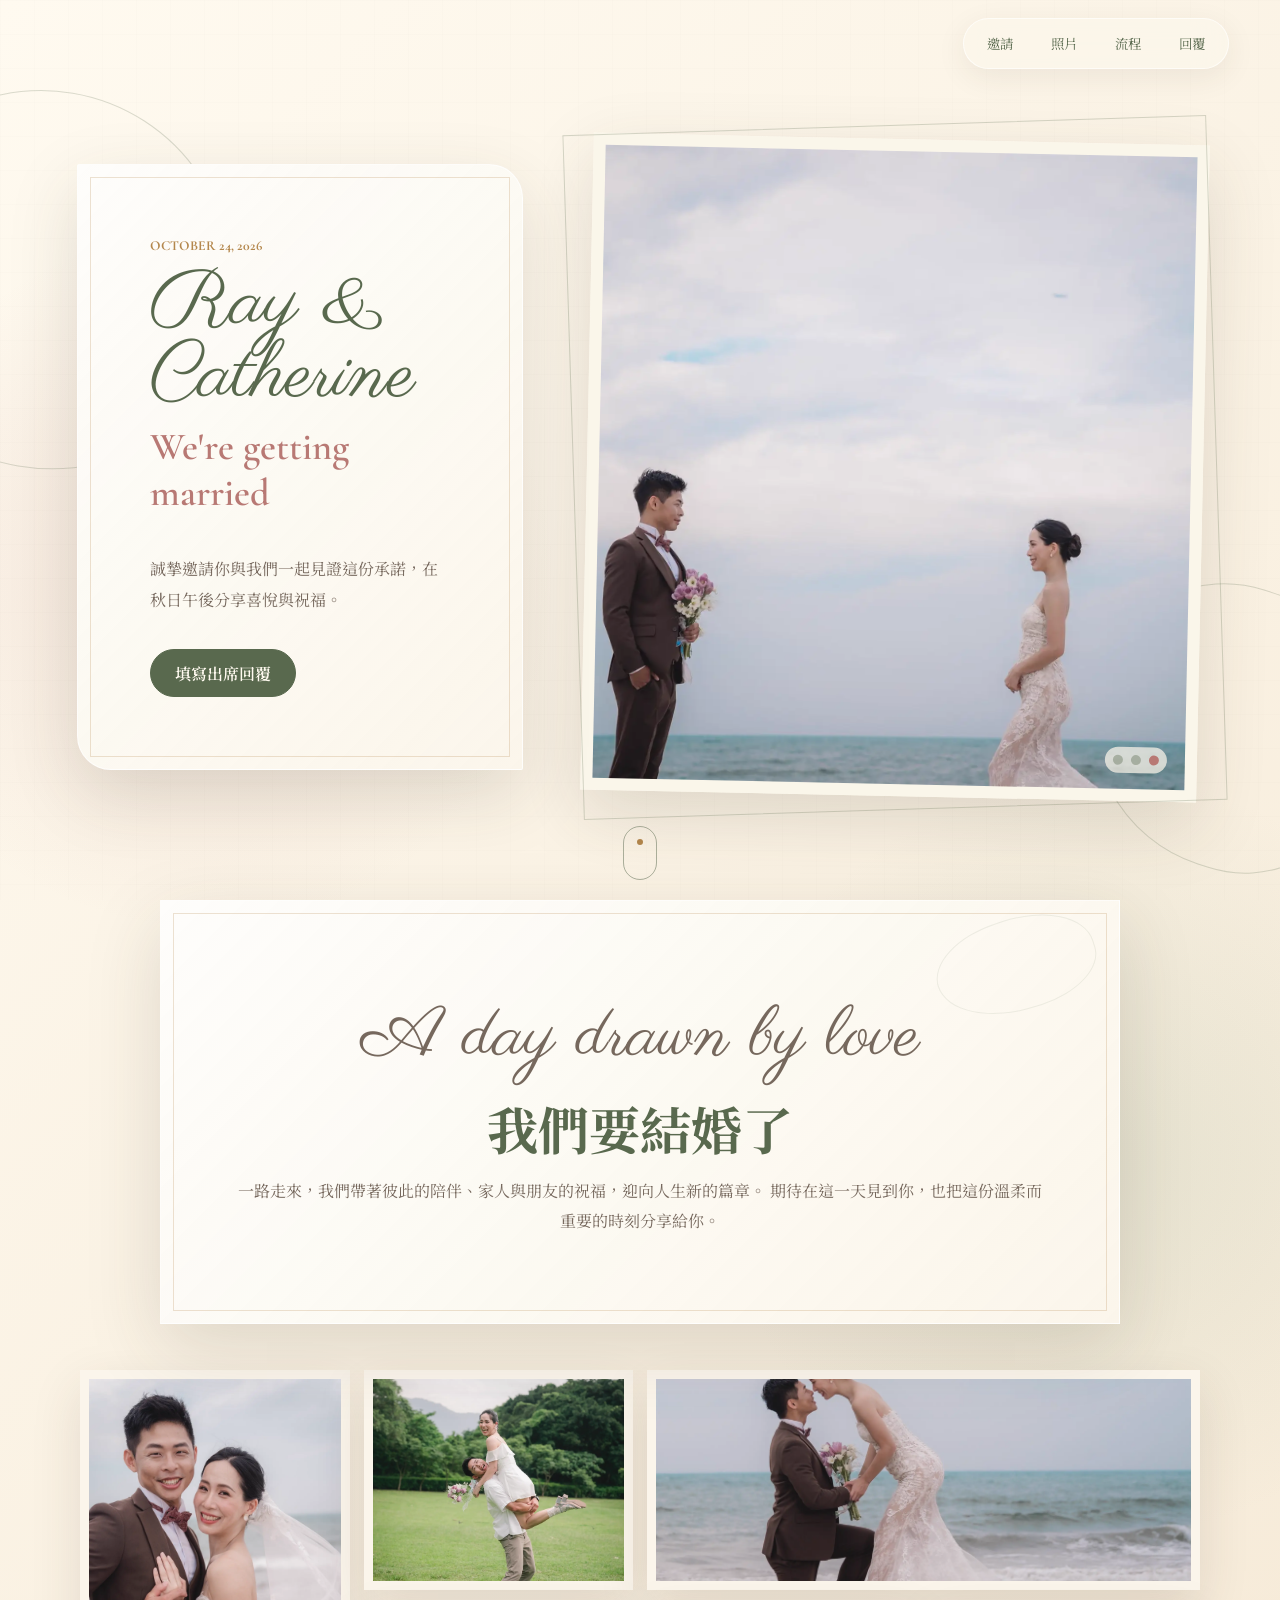
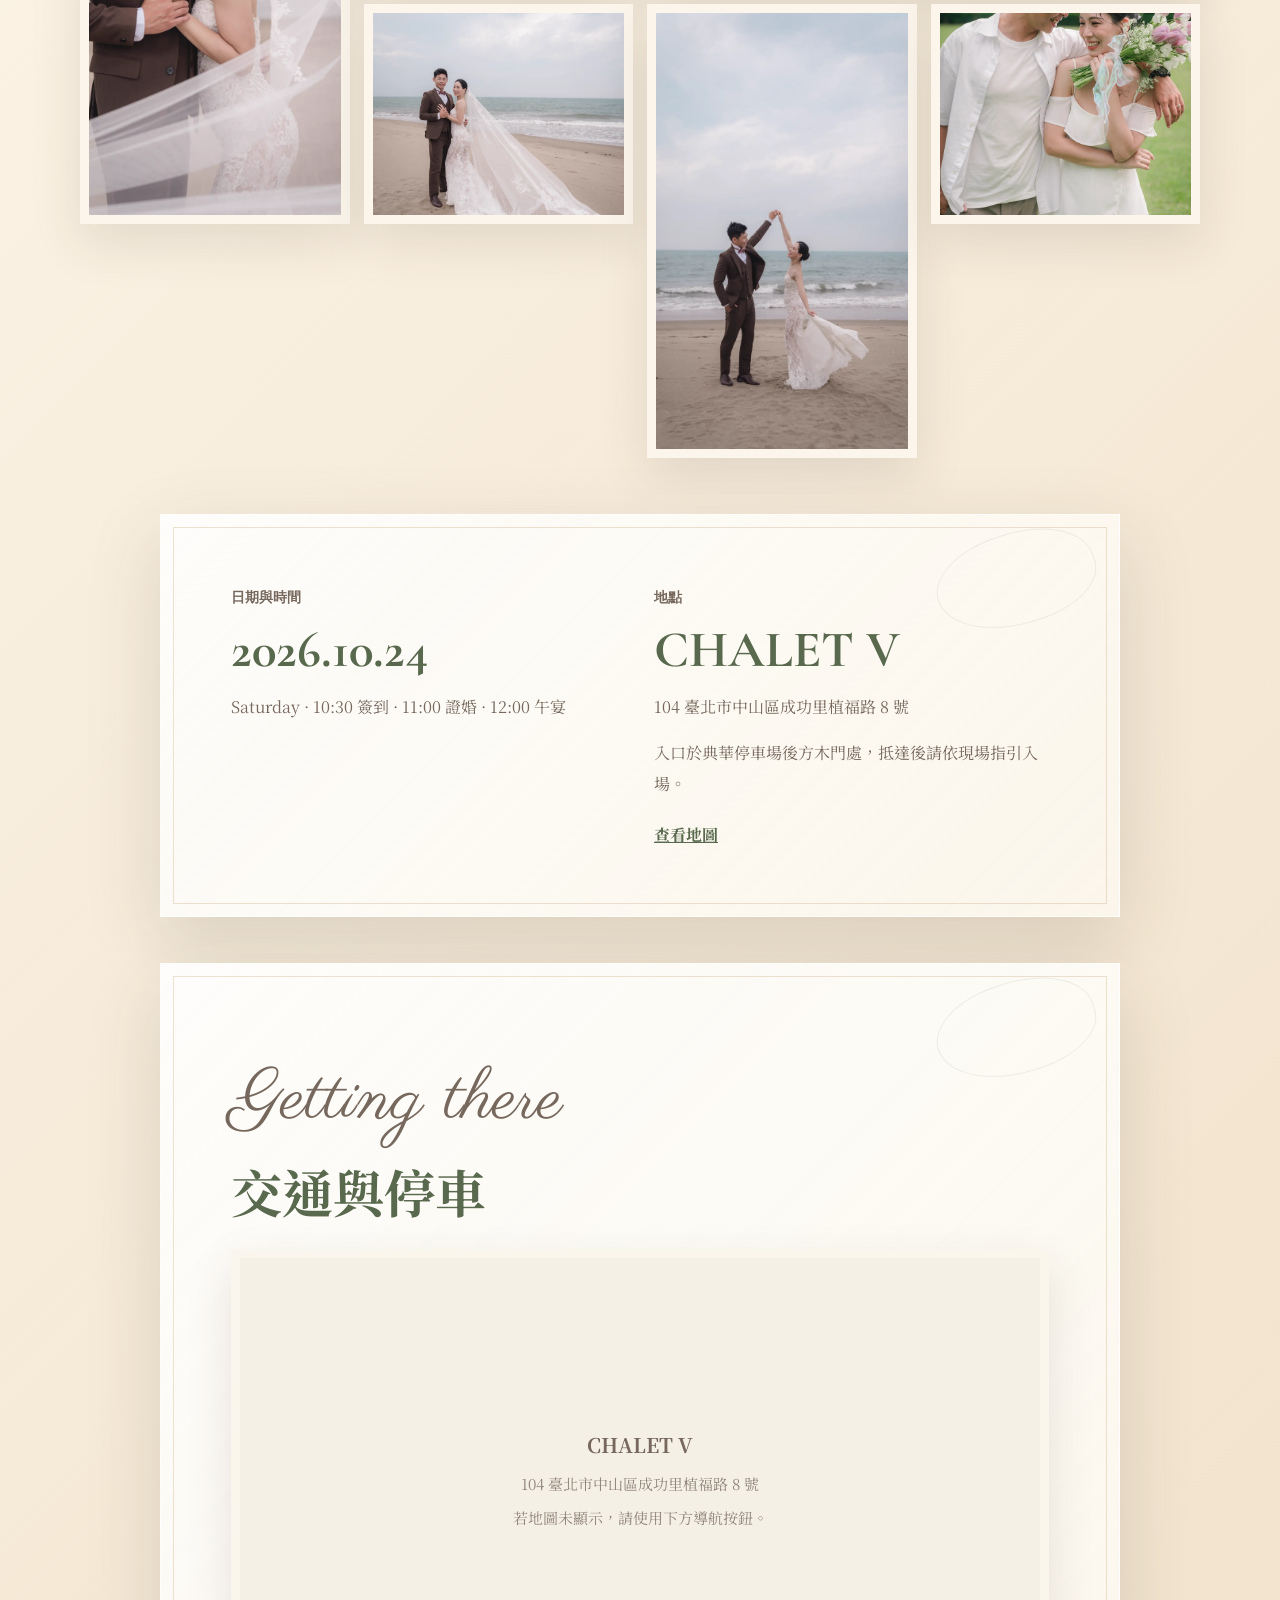
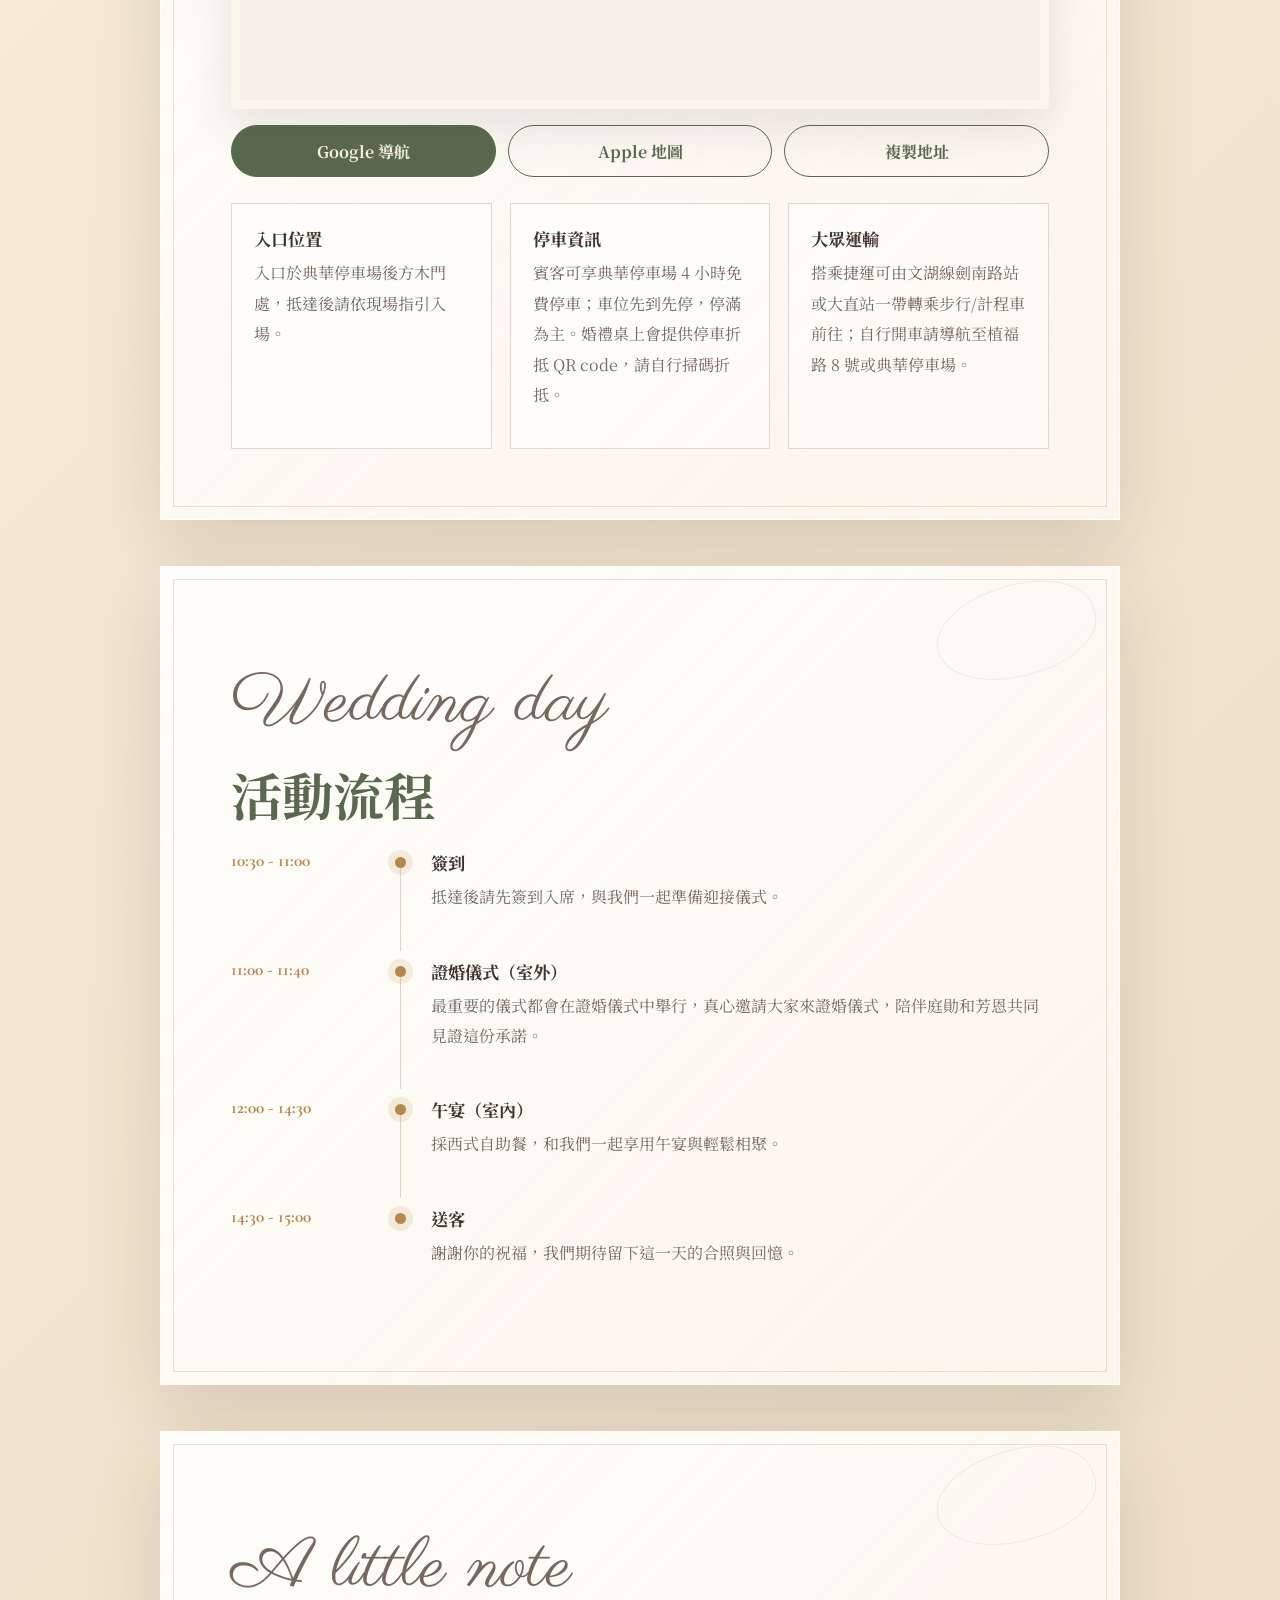
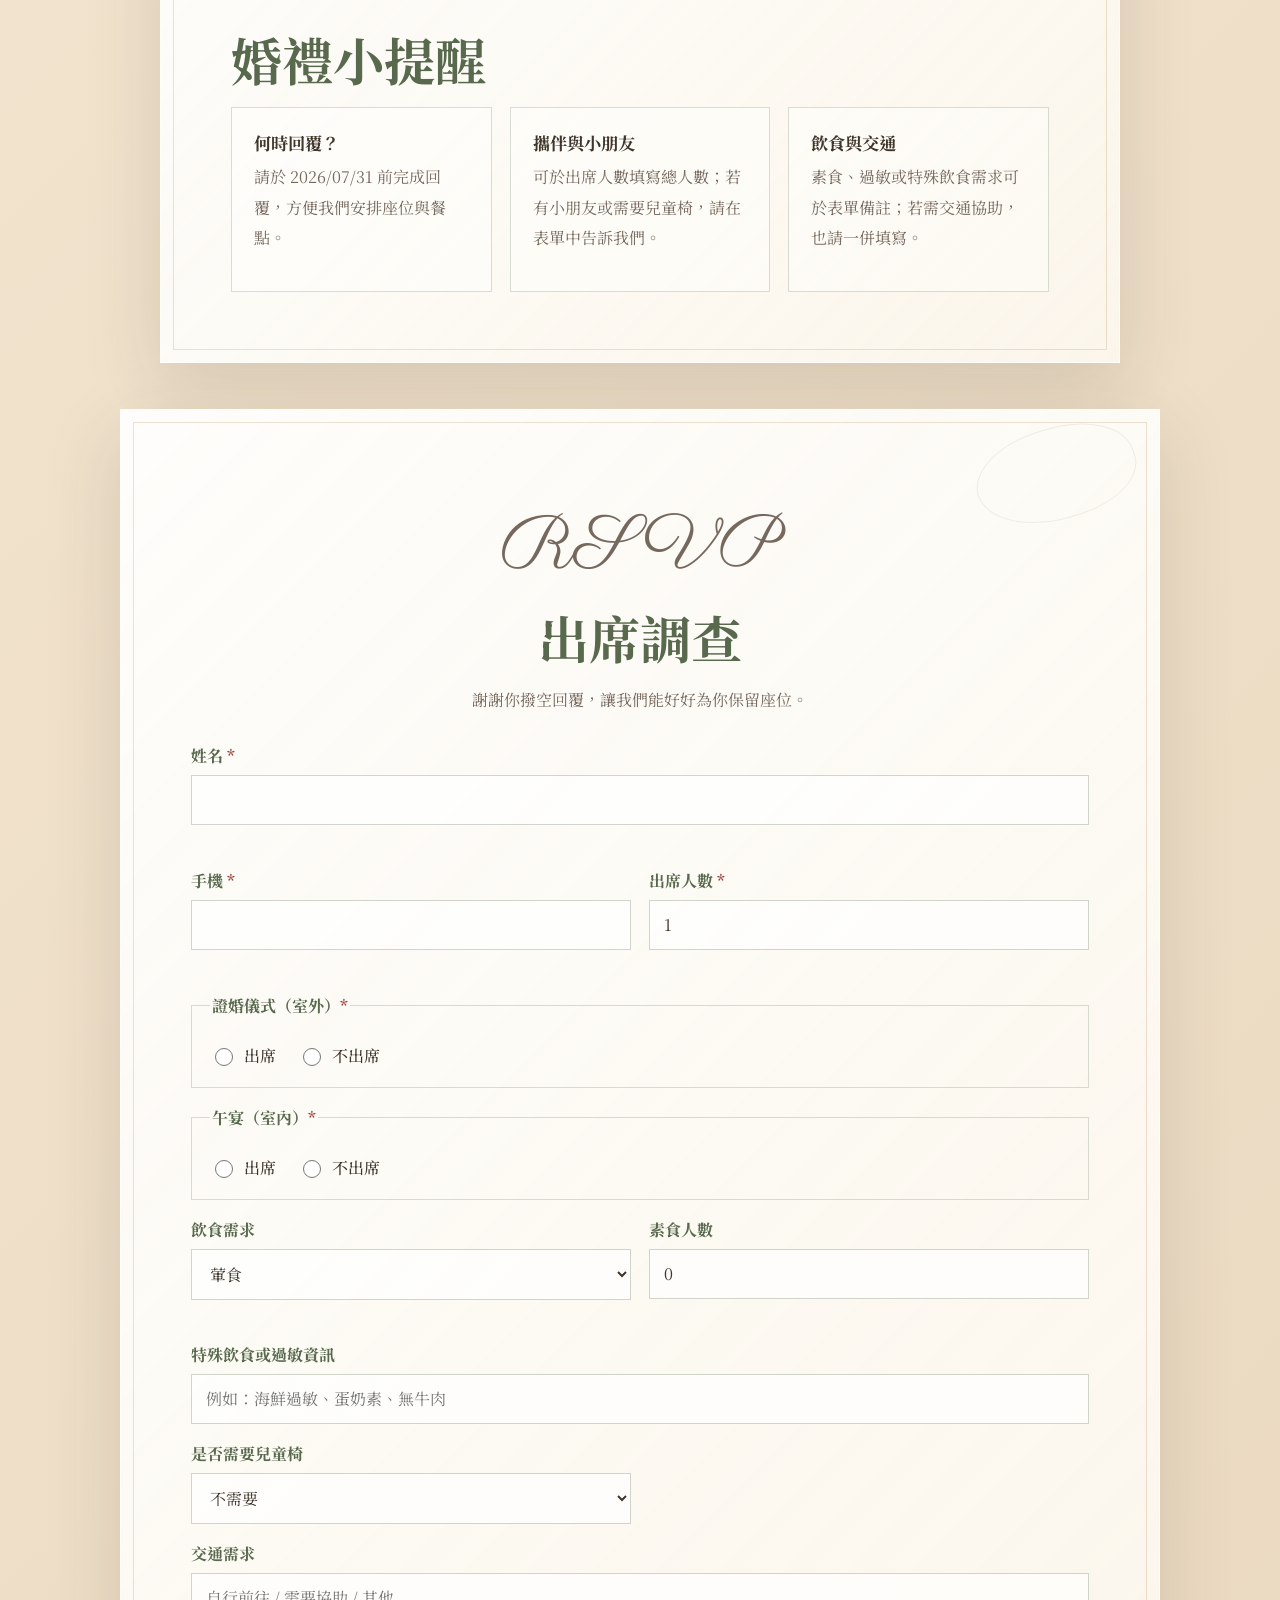
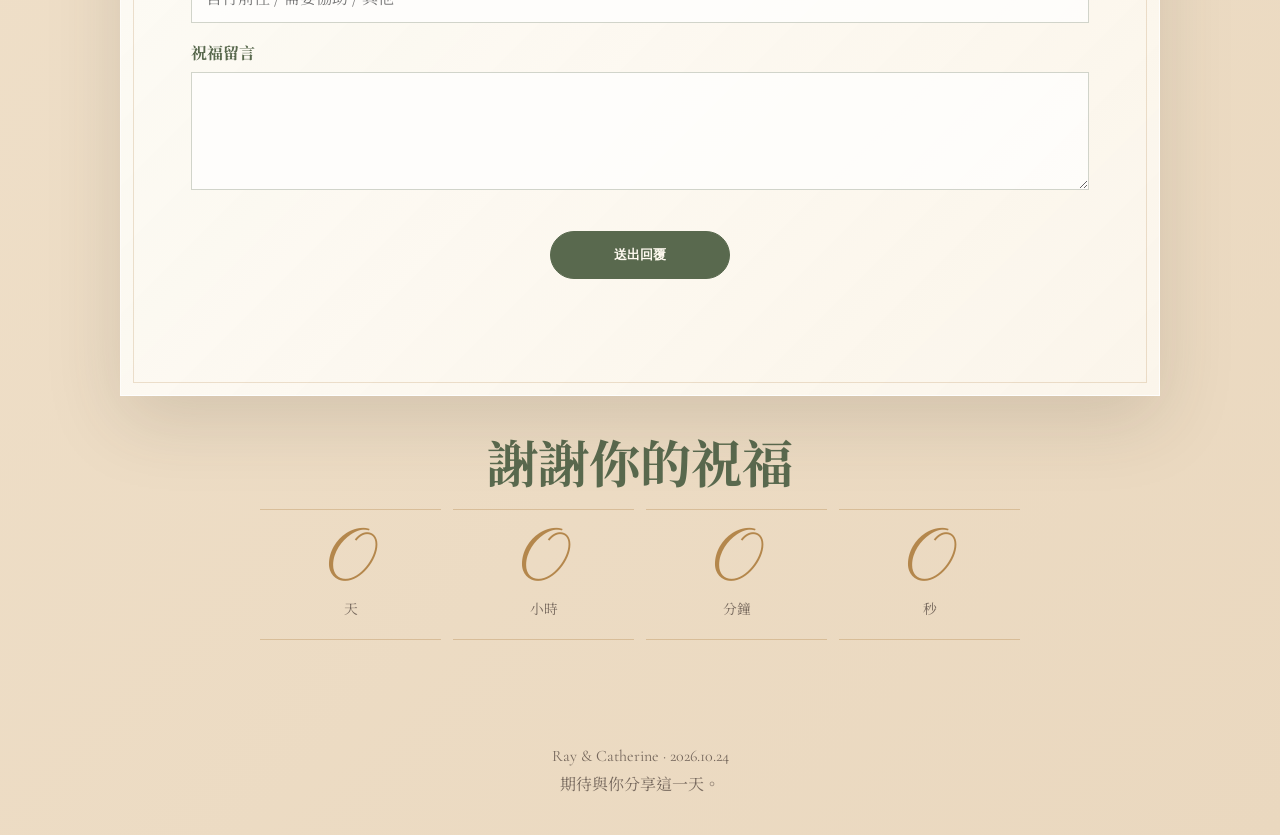
==== index.html @ 9dbd8e31 "@ fix: pin venue map to exact coords and add guest navigation shortcuts - Embed map at CHALET V coor" ====
<!doctype html>
<html lang="zh-Hant">
  <head>
    <meta charset="utf-8">
    <meta name="viewport" content="width=device-width, initial-scale=1">
    <meta name="description" content="Ray 與 Catherine 的婚禮邀請函，邀請你在 2026 年 10 月 24 日一同見證。">
    <meta name="theme-color" content="#f7ecdc">
    <meta property="og:title" content="Ray & Catherine Wedding">
    <meta property="og:description" content="誠摯邀請你與我們一起見證 2026 年 10 月 24 日的婚禮。">
    <meta property="og:type" content="website">
    <meta property="og:image" content="assets/photos/photo-01.jpg">
    <title>Ray & Catherine Wedding</title>
    <link rel="icon" href="assets/meta/favicon.svg" type="image/svg+xml">
    <link rel="preconnect" href="https://fonts.googleapis.com">
    <link rel="preconnect" href="https://fonts.gstatic.com" crossorigin>
    <link href="https://fonts.googleapis.com/css2?family=Cormorant+Garamond:wght@400;500;600;700&family=Noto+Serif+TC:wght@400;500;600;700&family=Parisienne&display=swap" rel="stylesheet">
    <link rel="stylesheet" href="styles.css">
  </head>
  <body>
    <header class="hero" id="top">
      <nav class="nav" aria-label="主要導覽">
        <a href="#story">邀請</a>
        <a href="#gallery">照片</a>
        <a href="#schedule">流程</a>
        <a href="#rsvp">回覆</a>
      </nav>

      <div class="hero__content">
        <p class="eyebrow">October 24, 2026</p>
        <h1>Ray & Catherine</h1>
        <p class="hero__subtitle">We're getting married</p>
        <p class="hero__copy">誠摯邀請你與我們一起見證這份承諾，在秋日午後分享喜悅與祝福。</p>
        <a class="button" href="#rsvp">填寫出席回覆</a>
      </div>

      <section class="hero__carousel" aria-label="婚紗照輪播">
        <div class="slides" data-carousel>
          <picture class="slide is-active">
            <source srcset="assets/photos-webp/photo-01.webp" type="image/webp">
            <img src="assets/photos/photo-01.jpg" width="2200" height="1354" alt="Ray and Catherine holding 1024 balloons" fetchpriority="high">
          </picture>
          <picture class="slide">
            <source srcset="assets/photos-webp/photo-07.webp" type="image/webp">
            <img src="assets/photos/photo-07.jpg" width="2200" height="1467" alt="Ray and Catherine smiling on the grass" loading="lazy">
          </picture>
          <picture class="slide">
            <source srcset="assets/photos-webp/photo-08.webp" type="image/webp">
            <img src="assets/photos/photo-08.jpg" width="2200" height="1467" alt="Ray and Catherine standing by the sea" loading="lazy">
          </picture>
        </div>
        <div class="carousel-dots" aria-label="輪播目前頁面">
          <button type="button" class="is-active" aria-label="顯示第 1 張照片"></button>
          <button type="button" aria-label="顯示第 2 張照片"></button>
          <button type="button" aria-label="顯示第 3 張照片"></button>
        </div>
      </section>

      <a class="scroll-cue" href="#story" aria-label="向下瀏覽">
        <span></span>
      </a>
    </header>

    <main>
      <section class="section intro" id="story">
        <p class="script-title">A day drawn by love</p>
        <h2>我們要結婚了</h2>
        <p>
          一路走來，我們帶著彼此的陪伴、家人與朋友的祝福，迎向人生新的篇章。
          期待在這一天見到你，也把這份溫柔而重要的時刻分享給你。
        </p>
      </section>

      <section class="gallery" id="gallery" aria-label="婚紗照片">
        <figure class="tile tile--tall">
          <picture>
            <source srcset="assets/photos-webp/photo-02.webp" type="image/webp">
            <img src="assets/photos/photo-02.jpg" width="1467" height="2200" alt="Ray and Catherine beach portrait" loading="lazy">
          </picture>
        </figure>
        <figure class="tile">
          <picture>
            <source srcset="assets/photos-webp/photo-10.webp" type="image/webp">
            <img src="assets/photos/photo-10.jpg" width="1467" height="2200" alt="Ray and Catherine laughing with bouquet" loading="lazy">
          </picture>
        </figure>
        <figure class="tile tile--wide">
          <picture>
            <source srcset="assets/photos-webp/photo-04.webp" type="image/webp">
            <img src="assets/photos/photo-04.jpg" width="2200" height="1757" alt="Ray and Catherine celebrating with colorful streamers" loading="lazy">
          </picture>
        </figure>
        <figure class="tile">
          <picture>
            <source srcset="assets/photos-webp/photo-03.webp" type="image/webp">
            <img src="assets/photos/photo-03.jpg" width="1467" height="2200" alt="Bride and groom walking on the beach" loading="lazy">
          </picture>
        </figure>
        <figure class="tile tile--tall">
          <picture>
            <source srcset="assets/photos-webp/photo-05.webp" type="image/webp">
            <img src="assets/photos/photo-05.jpg" width="1467" height="2200" alt="Catherine in wedding dress in the woods" loading="lazy">
          </picture>
        </figure>
        <figure class="tile">
          <picture>
            <source srcset="assets/photos-webp/photo-09.webp" type="image/webp">
            <img src="assets/photos/photo-09.jpg" width="1467" height="2200" alt="Ray kneeling beside Catherine on the beach" loading="lazy">
          </picture>
        </figure>
      </section>

      <section class="section details" id="details">
        <div>
          <p class="label">日期與時間</p>
          <h2 data-config="dateDisplay">2026.10.24</h2>
          <p data-config="timeDisplay">Saturday · 10:30 AM</p>
        </div>
        <div>
          <p class="label">地點</p>
          <h2 data-config="venueName">CHALET V</h2>
          <p data-config="venueAddress">104 臺北市中山區成功里植福路 8 號</p>
          <p data-config="entranceNote">入口於典華停車場後方木門處，抵達後請依現場指引入場。</p>
          <a class="text-link" data-config-link="mapUrl" href="#" target="_blank" rel="noreferrer">查看地圖</a>
        </div>
      </section>

      <section class="section traffic">
        <p class="script-title">Getting there</p>
        <h2>交通與停車</h2>
        <div class="map-frame" aria-label="CHALET V Google Map">
          <div class="map-fallback">
            <p class="map-fallback__name">CHALET V</p>
            <p class="map-fallback__address" data-config="venueAddress">104 臺北市中山區成功里植福路 8 號</p>
            <p class="map-fallback__hint">若地圖未顯示，請使用下方導航按鈕。</p>
          </div>
          <iframe
            title="CHALET V 地圖"
            loading="lazy"
            referrerpolicy="no-referrer-when-downgrade"
            data-config-src="mapEmbedUrl"
            src="https://www.google.com/maps?q=25.0837339,121.5550552&hl=zh-TW&z=17&output=embed">
          </iframe>
        </div>

        <div class="map-actions">
          <a class="map-btn is-primary" data-nav="google" data-config-link="googleDirectionsUrl" href="#" target="_blank" rel="noreferrer">Google 導航</a>
          <a class="map-btn" data-nav="apple" data-config-link="appleDirectionsUrl" href="#" target="_blank" rel="noreferrer">Apple 地圖</a>
          <button class="map-btn" type="button" id="copy-address" data-copy="venueAddress">複製地址</button>
        </div>
        <div class="note-grid">
          <article>
            <h3>入口位置</h3>
            <p data-config="entranceNote">入口於典華停車場後方木門處，抵達後請依現場指引入場。</p>
          </article>
          <article>
            <h3>停車資訊</h3>
            <p data-config="parkingNote">賓客可享典華停車場 4 小時免費停車；車位先到先停，停滿為主。婚禮桌上會提供停車折抵 QR code，請自行掃碼折抵。</p>
          </article>
          <article>
            <h3>大眾運輸</h3>
            <p data-config="transitNote">搭乘捷運可由文湖線劍南路站或大直站一帶轉乘步行/計程車前往；自行開車請導航至植福路 8 號或典華停車場。</p>
          </article>
        </div>
      </section>

      <section class="section schedule" id="schedule">
        <p class="script-title">Wedding day</p>
        <h2>活動流程</h2>
        <ol class="timeline">
          <li>
            <time>10:30 - 11:00</time>
            <div>
              <h3>簽到</h3>
              <p>抵達後請先簽到入席，與我們一起準備迎接儀式。</p>
            </div>
          </li>
          <li>
            <time>11:00 - 11:40</time>
            <div>
              <h3>證婚儀式（室外）</h3>
              <p>最重要的儀式都會在證婚儀式中舉行，真心邀請大家來證婚儀式，陪伴庭勛和芳恩共同見證這份承諾。</p>
            </div>
          </li>
          <li>
            <time>12:00 - 14:30</time>
            <div>
              <h3>午宴（室內）</h3>
              <p>採西式自助餐，和我們一起享用午宴與輕鬆相聚。</p>
            </div>
          </li>
          <li>
            <time>14:30 - 15:00</time>
            <div>
              <h3>送客</h3>
              <p>謝謝你的祝福，我們期待留下這一天的合照與回憶。</p>
            </div>
          </li>
        </ol>
      </section>

      <section class="section note">
        <p class="script-title">A little note</p>
        <h2>婚禮小提醒</h2>
        <div class="note-grid">
          <article>
            <h3>何時回覆？</h3>
            <p data-config="rsvpDeadline">請於 2026/07/31 前完成回覆，方便我們安排座位與餐點。</p>
          </article>
          <article>
            <h3>攜伴與小朋友</h3>
            <p>可於出席人數填寫總人數；若有小朋友或需要兒童椅，請在表單中告訴我們。</p>
          </article>
          <article>
            <h3>飲食與交通</h3>
            <p>素食、過敏或特殊飲食需求可於表單備註；若需交通協助，也請一併填寫。</p>
          </article>
        </div>
      </section>

      <section class="section rsvp" id="rsvp">
        <div class="rsvp__heading">
          <p class="script-title">RSVP</p>
          <h2>出席調查</h2>
          <p>謝謝你撥空回覆，讓我們能好好為你保留座位。</p>
        </div>

        <form class="rsvp-form" id="rsvpForm" novalidate>
          <input type="text" name="website" class="honeypot" tabindex="-1" autocomplete="off" aria-hidden="true">
          <div class="field field--wide">
            <label for="name">姓名 <span>*</span></label>
            <input id="name" name="name" type="text" autocomplete="name" data-required="true">
            <p class="field-error" id="nameError"></p>
          </div>
          <div class="field">
            <label for="phone">手機 <span>*</span></label>
            <input id="phone" name="phone" type="tel" autocomplete="tel" inputmode="tel" data-required="true">
            <p class="field-error" id="phoneError"></p>
          </div>
          <div class="field">
            <label for="guests">出席人數 <span>*</span></label>
            <input id="guests" name="guests" type="number" min="0" max="10" value="1" inputmode="numeric">
            <p class="field-error" id="guestsError"></p>
          </div>
          <fieldset>
            <legend>證婚儀式（室外）<span>*</span></legend>
            <label><input type="radio" name="ceremony" value="出席"> 出席</label>
            <label><input type="radio" name="ceremony" value="不出席"> 不出席</label>
            <p class="field-error" id="ceremonyError"></p>
          </fieldset>
          <fieldset>
            <legend>午宴（室內）<span>*</span></legend>
            <label><input type="radio" name="banquet" value="出席"> 出席</label>
            <label><input type="radio" name="banquet" value="不出席"> 不出席</label>
            <p class="field-error" id="banquetError"></p>
          </fieldset>
          <div class="field">
            <label for="meal">飲食需求</label>
            <select id="meal" name="meal">
              <option value="葷食">葷食</option>
              <option value="素食">素食</option>
              <option value="葷素皆有">葷素皆有</option>
              <option value="特殊飲食需求">特殊飲食需求</option>
            </select>
          </div>
          <div class="field">
            <label for="vegetarianCount">素食人數</label>
            <input id="vegetarianCount" name="vegetarianCount" type="number" min="0" max="10" value="0" inputmode="numeric">
            <p class="field-error" id="vegetarianCountError"></p>
          </div>
          <div class="field field--wide">
            <label for="allergy">特殊飲食或過敏資訊</label>
            <input id="allergy" name="allergy" type="text" placeholder="例如：海鮮過敏、蛋奶素、無牛肉">
          </div>
          <div class="field">
            <label for="childSeatNeed">是否需要兒童椅</label>
            <select id="childSeatNeed" name="childSeatNeed">
              <option value="不需要">不需要</option>
              <option value="需要">需要</option>
            </select>
          </div>
          <div class="field is-hidden" id="childSeatCountField">
            <label for="childSeatCount">兒童椅數量 <span>*</span></label>
            <input id="childSeatCount" name="childSeatCount" type="number" min="1" max="5" value="1" inputmode="numeric">
            <p class="field-error" id="childSeatCountError"></p>
          </div>
          <div class="field field--wide">
            <label for="transport">交通需求</label>
            <input id="transport" name="transport" type="text" placeholder="自行前往 / 需要協助 / 其他">
          </div>
          <div class="field field--wide">
            <label for="message">祝福留言</label>
            <textarea id="message" name="message" rows="4"></textarea>
          </div>
          <button class="button button--submit" type="submit">送出回覆</button>
          <p class="form-status" id="formStatus" role="status" aria-live="polite"></p>
        </form>
      </section>

      <section class="countdown" aria-label="婚禮倒數">
        <h2 id="countdownTitle">婚禮倒數</h2>
        <div><strong id="days">0</strong><span>天</span></div>
        <div><strong id="hours">0</strong><span>小時</span></div>
        <div><strong id="minutes">0</strong><span>分鐘</span></div>
        <div><strong id="seconds">0</strong><span>秒</span></div>
      </section>
    </main>

    <footer>
      <p>Ray & Catherine · 2026.10.24</p>
      <p>期待與你分享這一天。</p>
    </footer>

    <script src="script.js"></script>
  </body>
</html>
---- styles.css ----
:root {
  --ink: #3f352b;
  --muted: #76685d;
  --paper: #fbf6eb;
  --paper-deep: #f0dfc4;
  --sage: #8ea68a;
  --olive: #59694e;
  --rose: #b87974;
  --gold: #b4874c;
  --line: rgba(89, 105, 78, 0.22);
  --shadow: 0 24px 70px rgba(63, 53, 43, 0.15);
}

* {
  box-sizing: border-box;
}

html {
  scroll-behavior: smooth;
  overflow-x: hidden;
}

body {
  margin: 0;
  overflow-x: hidden;
  color: var(--ink);
  font-family: "Noto Serif TC", "PingFang TC", "Microsoft JhengHei", serif;
  background:
    radial-gradient(circle at 16% 8%, rgba(184, 121, 116, 0.16), transparent 22rem),
    radial-gradient(circle at 86% 16%, rgba(142, 166, 138, 0.18), transparent 24rem),
    linear-gradient(135deg, #fffaf0 0%, #f3e5d0 48%, #ead8bf 100%);
  letter-spacing: 0;
}

body::before {
  content: "";
  position: fixed;
  inset: 0;
  z-index: -1;
  pointer-events: none;
  opacity: 0.25;
  background-image:
    linear-gradient(rgba(63, 53, 43, 0.04) 1px, transparent 1px),
    linear-gradient(90deg, rgba(63, 53, 43, 0.032) 1px, transparent 1px);
  background-size: 34px 34px;
}

img {
  display: block;
  width: 100%;
  height: 100%;
  object-fit: cover;
}

a {
  color: inherit;
}

a:focus-visible,
button:focus-visible,
input:focus-visible,
select:focus-visible,
textarea:focus-visible {
  outline: 3px solid rgba(184, 121, 116, 0.56);
  outline-offset: 3px;
}

.nav {
  position: fixed;
  top: 18px;
  right: clamp(14px, 4vw, 56px);
  z-index: 10;
  display: flex;
  gap: 6px;
  padding: 7px;
  border: 1px solid rgba(255, 255, 255, 0.62);
  border-radius: 999px;
  background: rgba(251, 246, 235, 0.78);
  backdrop-filter: blur(16px);
  box-shadow: 0 8px 30px rgba(63, 53, 43, 0.08);
}

.nav a {
  min-width: 58px;
  padding: 8px 10px;
  border-radius: 999px;
  text-align: center;
  text-decoration: none;
  font-size: 0.84rem;
  color: var(--olive);
}

.nav a:hover {
  background: rgba(142, 166, 138, 0.18);
}

.hero {
  position: relative;
  min-height: 100svh;
  display: grid;
  grid-template-columns: minmax(310px, 0.84fr) minmax(360px, 1.16fr);
  gap: clamp(22px, 5vw, 76px);
  align-items: center;
  padding: 92px clamp(18px, 6vw, 90px) 58px;
  overflow: hidden;
}

.hero::before,
.hero::after,
.section::before {
  content: "";
  position: absolute;
  pointer-events: none;
  border: 1px solid rgba(89, 105, 78, 0.22);
  border-radius: 48% 52% 44% 56%;
}

.hero::before {
  width: 380px;
  height: 380px;
  left: -150px;
  top: 90px;
  transform: rotate(-12deg);
}

.hero::after {
  width: 280px;
  height: 280px;
  right: -92px;
  bottom: 32px;
  transform: rotate(18deg);
}

.hero__content,
.section {
  position: relative;
  background:
    linear-gradient(135deg, rgba(255, 255, 255, 0.78), rgba(251, 246, 235, 0.94)),
    var(--paper);
  border: 1px solid rgba(255, 255, 255, 0.72);
  box-shadow: var(--shadow);
}

.hero__content {
  z-index: 2;
  max-width: 540px;
  padding: clamp(34px, 6vw, 72px);
  border-radius: 2px 34px 2px 34px;
}

.hero__content::after,
.section::after {
  content: "";
  position: absolute;
  inset: 12px;
  border: 1px solid rgba(180, 135, 76, 0.24);
  pointer-events: none;
}

.eyebrow,
.label {
  margin: 0 0 14px;
  color: var(--gold);
  font-family: "Cormorant Garamond", serif;
  font-weight: 700;
  text-transform: uppercase;
  font-size: 0.86rem;
}

h1,
h2,
h3,
p {
  margin-top: 0;
}

h1 {
  margin-bottom: 10px;
  color: var(--olive);
  font-family: "Parisienne", cursive;
  font-size: clamp(3.8rem, 6vw, 5.7rem);
  font-weight: 400;
  line-height: 0.95;
  max-width: 100%;
}

h2 {
  margin-bottom: 16px;
  font-family: "Cormorant Garamond", "Noto Serif TC", serif;
  font-size: clamp(2rem, 4vw, 3.2rem);
  line-height: 1;
  color: var(--olive);
}

h3 {
  margin-bottom: 7px;
  font-size: 1.08rem;
}

.hero__subtitle {
  color: var(--rose);
  font-family: "Cormorant Garamond", serif;
  font-size: clamp(1.4rem, 3vw, 2.4rem);
  font-weight: 600;
}

.hero__copy,
.section p,
.timeline p,
.note-grid p {
  color: var(--muted);
  line-height: 1.9;
  overflow-wrap: anywhere;
}

.button {
  display: inline-flex;
  align-items: center;
  justify-content: center;
  min-height: 48px;
  margin-top: 18px;
  padding: 0 24px;
  border: 1px solid var(--olive);
  border-radius: 999px;
  background: var(--olive);
  color: #fffaf0;
  text-decoration: none;
  font-weight: 600;
  cursor: pointer;
  transition: transform 160ms ease, box-shadow 160ms ease, background 160ms ease;
}

.button:hover {
  transform: translateY(-2px);
  box-shadow: 0 12px 28px rgba(89, 105, 78, 0.26);
}

.hero__carousel {
  position: relative;
  z-index: 1;
  min-height: min(73vh, 730px);
  border: 12px solid rgba(251, 246, 235, 0.88);
  box-shadow: var(--shadow);
  transform: rotate(1.2deg);
  background: var(--paper);
}

.hero__carousel::before {
  content: "";
  position: absolute;
  inset: -26px;
  z-index: -1;
  border: 1px solid rgba(89, 105, 78, 0.24);
  transform: rotate(-3deg);
}

.slides,
.slide {
  position: absolute;
  inset: 0;
}

.slide {
  opacity: 0;
  transition: opacity 900ms ease;
}

.slide.is-active {
  opacity: 1;
}

.carousel-dots {
  position: absolute;
  right: 18px;
  bottom: 16px;
  display: flex;
  gap: 8px;
  padding: 8px;
  border-radius: 999px;
  background: rgba(251, 246, 235, 0.72);
}

.carousel-dots button {
  width: 10px;
  height: 10px;
  padding: 0;
  border: 0;
  border-radius: 50%;
  background: rgba(89, 105, 78, 0.38);
  cursor: pointer;
}

.carousel-dots button.is-active {
  background: var(--rose);
}

.scroll-cue {
  position: absolute;
  left: 50%;
  bottom: 20px;
  width: 34px;
  height: 54px;
  border: 1px solid rgba(89, 105, 78, 0.48);
  border-radius: 999px;
  transform: translateX(-50%);
}

.scroll-cue span {
  position: absolute;
  left: 50%;
  top: 12px;
  width: 6px;
  height: 6px;
  border-radius: 50%;
  background: var(--gold);
  transform: translateX(-50%);
  animation: cue 1.8s ease-in-out infinite;
}

main {
  padding: 0 clamp(18px, 5vw, 84px) 56px;
}

.section {
  max-width: 960px;
  margin: 0 auto 46px;
  padding: clamp(34px, 6vw, 70px);
}

.section::before {
  width: 160px;
  height: 90px;
  right: 22px;
  top: 18px;
  opacity: 0.42;
  transform: rotate(-18deg);
}

.intro {
  text-align: center;
}

.script-title {
  margin-bottom: 4px;
  color: var(--rose);
  font-family: "Parisienne", cursive;
  font-size: clamp(2.3rem, 6vw, 4.4rem);
  line-height: 1;
}

.gallery {
  max-width: 1120px;
  margin: 0 auto 56px;
  display: grid;
  grid-template-columns: repeat(4, 1fr);
  grid-auto-rows: 220px;
  gap: 14px;
}

.tile {
  margin: 0;
  overflow: hidden;
  border: 9px solid rgba(251, 246, 235, 0.9);
  background: var(--paper);
  box-shadow: 0 18px 48px rgba(63, 53, 43, 0.12);
}

.tile--tall {
  grid-row: span 2;
}

.tile--wide {
  grid-column: span 2;
}

.details {
  display: grid;
  grid-template-columns: repeat(2, minmax(0, 1fr));
  gap: 28px;
}

.text-link {
  display: inline-flex;
  margin-top: 8px;
  color: var(--olive);
  font-weight: 700;
}

.text-link.is-disabled {
  opacity: 0.54;
  text-decoration: none;
}

.map-frame {
  position: relative;
  z-index: 1;
  width: 100%;
  aspect-ratio: 16 / 9;
  margin: 26px 0 16px;
  overflow: hidden;
  border: 9px solid rgba(251, 246, 235, 0.9);
  box-shadow: 0 18px 44px rgba(63, 53, 43, 0.12);
  background: rgba(255, 255, 255, 0.54);
}

.map-frame iframe {
  position: relative;
  z-index: 1;
  display: block;
  width: 100%;
  height: 100%;
  border: 0;
}

/* Sits underneath the iframe: only visible if the embed is blocked or fails. */
.map-fallback {
  position: absolute;
  inset: 0;
  z-index: 0;
  display: flex;
  flex-direction: column;
  align-items: center;
  justify-content: center;
  gap: 6px;
  padding: 20px;
  text-align: center;
  background: rgba(245, 240, 229, 0.96);
}

.map-fallback__name {
  margin: 0;
  font-size: 1.25rem;
  font-weight: 700;
  color: var(--olive);
}

.map-fallback__address,
.map-fallback__hint {
  margin: 0;
  font-size: 0.94rem;
  opacity: 0.78;
}

.map-actions {
  display: flex;
  flex-wrap: wrap;
  gap: 12px;
  margin-bottom: 26px;
}

.map-btn {
  flex: 1 1 160px;
  min-height: 52px;
  display: inline-flex;
  align-items: center;
  justify-content: center;
  padding: 12px 20px;
  border: 1.5px solid var(--olive);
  border-radius: 999px;
  background: transparent;
  color: var(--olive);
  font: inherit;
  font-weight: 700;
  text-decoration: none;
  cursor: pointer;
  transition: transform 150ms cubic-bezier(0.16, 1, 0.3, 1), background-color 150ms ease, color 150ms ease;
}

.map-btn.is-primary {
  background: var(--olive);
  color: rgba(251, 246, 235, 0.98);
}

.map-btn:hover {
  transform: translateY(-2px);
}

.map-btn:not(.is-primary):hover {
  background: rgba(122, 122, 82, 0.1);
}

.map-btn:focus-visible {
  outline: 3px solid var(--olive);
  outline-offset: 3px;
}

.map-btn:active {
  transform: translateY(0);
}

@media (prefers-reduced-motion: reduce) {
  .map-btn {
    transition: none;
  }

  .map-btn:hover,
  .map-btn:active {
    transform: none;
  }
}

.schedule {
  overflow: hidden;
}

.timeline {
  list-style: none;
  margin: 24px 0 0;
  padding: 0;
}

.timeline li {
  position: relative;
  display: grid;
  grid-template-columns: 150px 1fr;
  gap: 28px;
  padding: 0 0 30px;
}

.timeline li > div {
  padding-left: 22px;
}

.timeline li::before {
  content: "";
  position: absolute;
  left: 164px;
  top: 7px;
  width: 11px;
  height: 11px;
  border-radius: 50%;
  background: var(--gold);
  box-shadow: 0 0 0 7px rgba(180, 135, 76, 0.14);
}

.timeline li::after {
  content: "";
  position: absolute;
  left: 169px;
  top: 18px;
  bottom: 8px;
  width: 1px;
  background: rgba(180, 135, 76, 0.34);
}

.timeline li:last-child::after {
  display: none;
}

.timeline time {
  color: var(--gold);
  font-family: "Cormorant Garamond", serif;
  font-size: 1.08rem;
  font-weight: 700;
}

.note-grid {
  display: grid;
  grid-template-columns: repeat(3, 1fr);
  gap: 18px;
}

.note-grid article {
  padding: 22px;
  border: 1px solid var(--line);
  background: rgba(255, 255, 255, 0.36);
}

.rsvp {
  max-width: 1040px;
}

.rsvp__heading {
  text-align: center;
}

.rsvp-form {
  position: relative;
  z-index: 1;
  display: grid;
  grid-template-columns: repeat(2, minmax(0, 1fr));
  gap: 18px;
  margin-top: 28px;
}

.field,
fieldset {
  min-width: 0;
}

.field--wide,
fieldset,
.button--submit,
.form-status {
  grid-column: 1 / -1;
}

label,
legend {
  display: block;
  margin-bottom: 8px;
  color: var(--olive);
  font-weight: 700;
}

label span,
legend span {
  color: #9c3d35;
}

input,
select,
textarea {
  width: 100%;
  min-height: 50px;
  border: 1px solid rgba(89, 105, 78, 0.28);
  border-radius: 0;
  padding: 12px 14px;
  background: rgba(255, 255, 255, 0.72);
  color: var(--ink);
  font: inherit;
}

textarea {
  resize: vertical;
}

[aria-invalid="true"] {
  border-color: #9c3d35;
  background: rgba(255, 246, 242, 0.9);
}

fieldset {
  display: flex;
  flex-wrap: wrap;
  gap: 12px 22px;
  margin: 0;
  padding: 18px;
  border: 1px solid rgba(89, 105, 78, 0.22);
}

fieldset label {
  display: inline-flex;
  align-items: center;
  gap: 8px;
  margin: 0;
  color: var(--ink);
  font-weight: 500;
}

input[type="radio"] {
  width: 18px;
  min-height: 18px;
  accent-color: var(--olive);
}

.field-error {
  min-height: 20px;
  margin: 6px 0 0;
  color: #9c3d35;
  font-size: 0.88rem;
  line-height: 1.4;
}

.button--submit {
  justify-self: center;
  min-width: 180px;
}

.button--submit[disabled] {
  cursor: wait;
  opacity: 0.62;
  transform: none;
  box-shadow: none;
}

.form-status {
  min-height: 28px;
  margin: 0;
  text-align: center;
  color: var(--olive);
  font-weight: 700;
}

.form-status.is-error {
  color: #9c3d35;
}

.honeypot,
.submit-frame,
.submit-form {
  position: absolute;
  left: -10000px;
  width: 1px;
  height: 1px;
  opacity: 0;
  pointer-events: none;
}

.is-hidden {
  display: none;
}

.countdown {
  max-width: 760px;
  margin: 0 auto 50px;
  display: grid;
  grid-template-columns: repeat(4, 1fr);
  gap: 12px;
  text-align: center;
}

.countdown h2 {
  grid-column: 1 / -1;
  margin-bottom: 4px;
}

.countdown div {
  padding: 20px 12px;
  border-top: 1px solid rgba(180, 135, 76, 0.35);
  border-bottom: 1px solid rgba(180, 135, 76, 0.35);
}

.countdown strong {
  display: block;
  color: var(--gold);
  font-family: "Parisienne", cursive;
  font-size: clamp(2.5rem, 8vw, 4.6rem);
  font-weight: 400;
  line-height: 0.9;
}

.countdown span {
  color: var(--muted);
  font-size: 0.86rem;
}

footer {
  padding: 0 18px 34px;
  text-align: center;
  color: var(--muted);
  font-family: "Cormorant Garamond", "Noto Serif TC", serif;
}

footer p {
  margin-bottom: 6px;
}

.test-view-form header,
.test-view-form-error header,
.test-view-form-success header,
.test-view-schedule header,
.test-view-form .intro,
.test-view-form-error .intro,
.test-view-form-success .intro,
.test-view-schedule .intro,
.test-view-form .gallery,
.test-view-form-error .gallery,
.test-view-form-success .gallery,
.test-view-schedule .gallery,
.test-view-form .details,
.test-view-form-error .details,
.test-view-form-success .details,
.test-view-schedule .details,
.test-view-form .traffic,
.test-view-form-error .traffic,
.test-view-form-success .traffic,
.test-view-schedule .traffic,
.test-view-form .schedule,
.test-view-form-error .schedule,
.test-view-form-success .schedule,
.test-view-form .note,
.test-view-form-error .note,
.test-view-form-success .note,
.test-view-schedule .note,
.test-view-form .countdown,
.test-view-form-error .countdown,
.test-view-form-success .countdown,
.test-view-schedule .countdown,
.test-view-form footer,
.test-view-form-error footer,
.test-view-form-success footer,
.test-view-schedule footer {
  display: none;
}

.test-view-form main,
.test-view-form-error main,
.test-view-form-success main,
.test-view-schedule main {
  padding-top: 28px;
}

.test-view-schedule .schedule {
  display: block;
}

.test-view-form-success .rsvp-form > :not(.form-status):not(.honeypot) {
  display: none;
}

.test-view-form-success .form-status {
  display: block;
  margin-top: 28px;
  padding: 22px;
  border: 1px solid rgba(89, 105, 78, 0.22);
  background: rgba(142, 166, 138, 0.12);
}

@keyframes cue {
  0%, 100% {
    opacity: 0.45;
    transform: translate(-50%, 0);
  }
  50% {
    opacity: 1;
    transform: translate(-50%, 14px);
  }
}

@media (prefers-reduced-motion: reduce) {
  *,
  *::before,
  *::after {
    animation-duration: 0.001ms !important;
    animation-iteration-count: 1 !important;
    scroll-behavior: auto !important;
    transition-duration: 0.001ms !important;
  }
}

@media (max-width: 860px) {
  .hero {
    min-height: auto;
    grid-template-columns: 1fr;
    padding-top: 86px;
  }

  .nav {
    left: 12px;
    right: 12px;
    justify-content: center;
  }

  .hero__content {
    max-width: none;
  }

  .hero__carousel {
    min-height: 440px;
    transform: none;
  }

  .hero__carousel::before {
    inset: -12px;
  }

  .scroll-cue {
    display: none;
  }

  .gallery {
    grid-template-columns: repeat(2, 1fr);
    grid-auto-rows: 210px;
  }

  .details,
  .note-grid,
  .rsvp-form {
    grid-template-columns: 1fr;
  }

  .timeline li {
    grid-template-columns: 1fr;
    gap: 8px;
    padding-left: 28px;
  }

  .timeline li > div {
    padding-left: 0;
  }

  .timeline li::before {
    left: 2px;
  }

  .timeline li::after {
    left: 7px;
  }
}

@media (max-width: 540px) {
  .nav {
    top: 10px;
  }

  .nav a {
    min-width: 0;
    padding: 8px 9px;
    font-size: 0.78rem;
  }

  .hero {
    padding-left: 14px;
    padding-right: 14px;
    padding-bottom: 34px;
  }

  .hero__content,
  .section {
    padding: 30px 22px;
  }

  h1 {
    font-size: clamp(3rem, 13vw, 4rem);
  }

  .hero__carousel {
    min-height: 360px;
    border-width: 8px;
  }

  .hero__carousel::before {
    inset: -8px;
  }

  .gallery {
    grid-template-columns: 1fr;
    grid-auto-rows: 320px;
  }

  .tile,
  .tile--tall,
  .tile--wide {
    grid-column: auto;
    grid-row: auto;
  }

  .countdown {
    grid-template-columns: repeat(2, 1fr);
  }
}
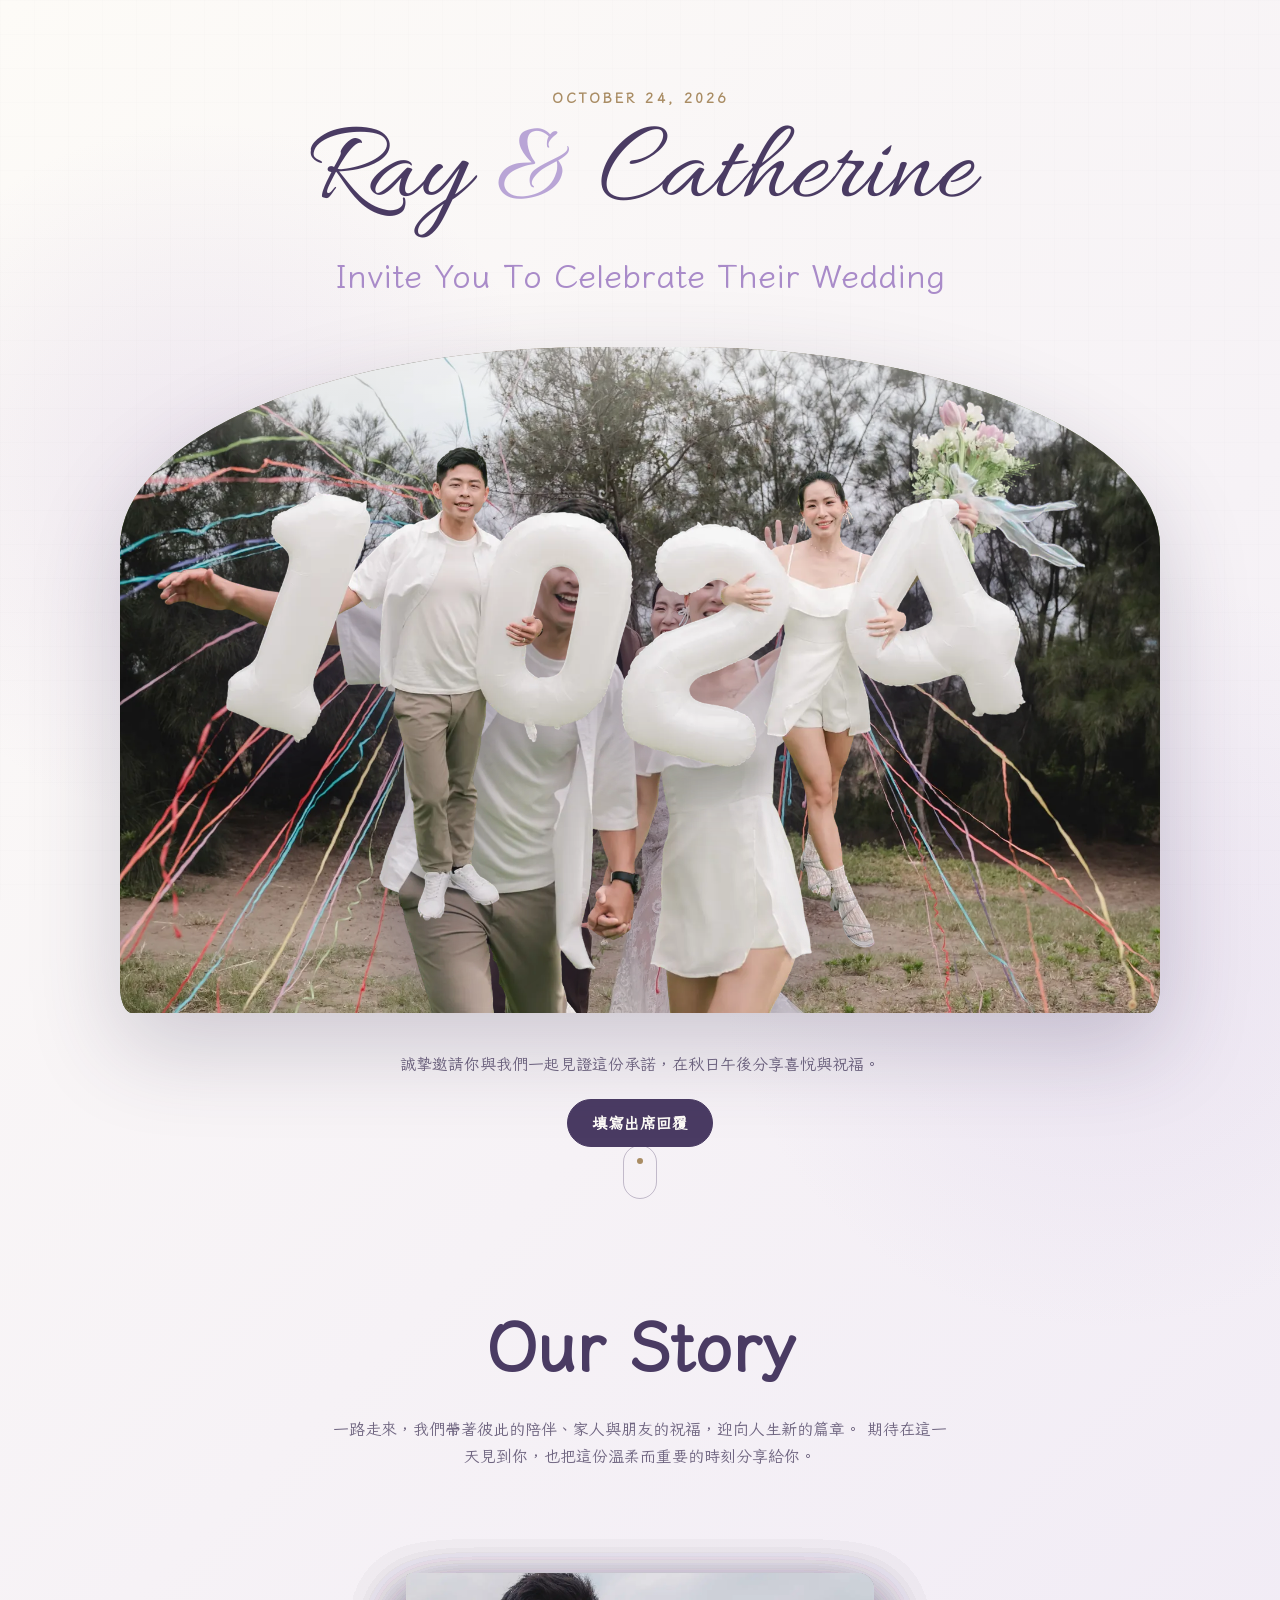
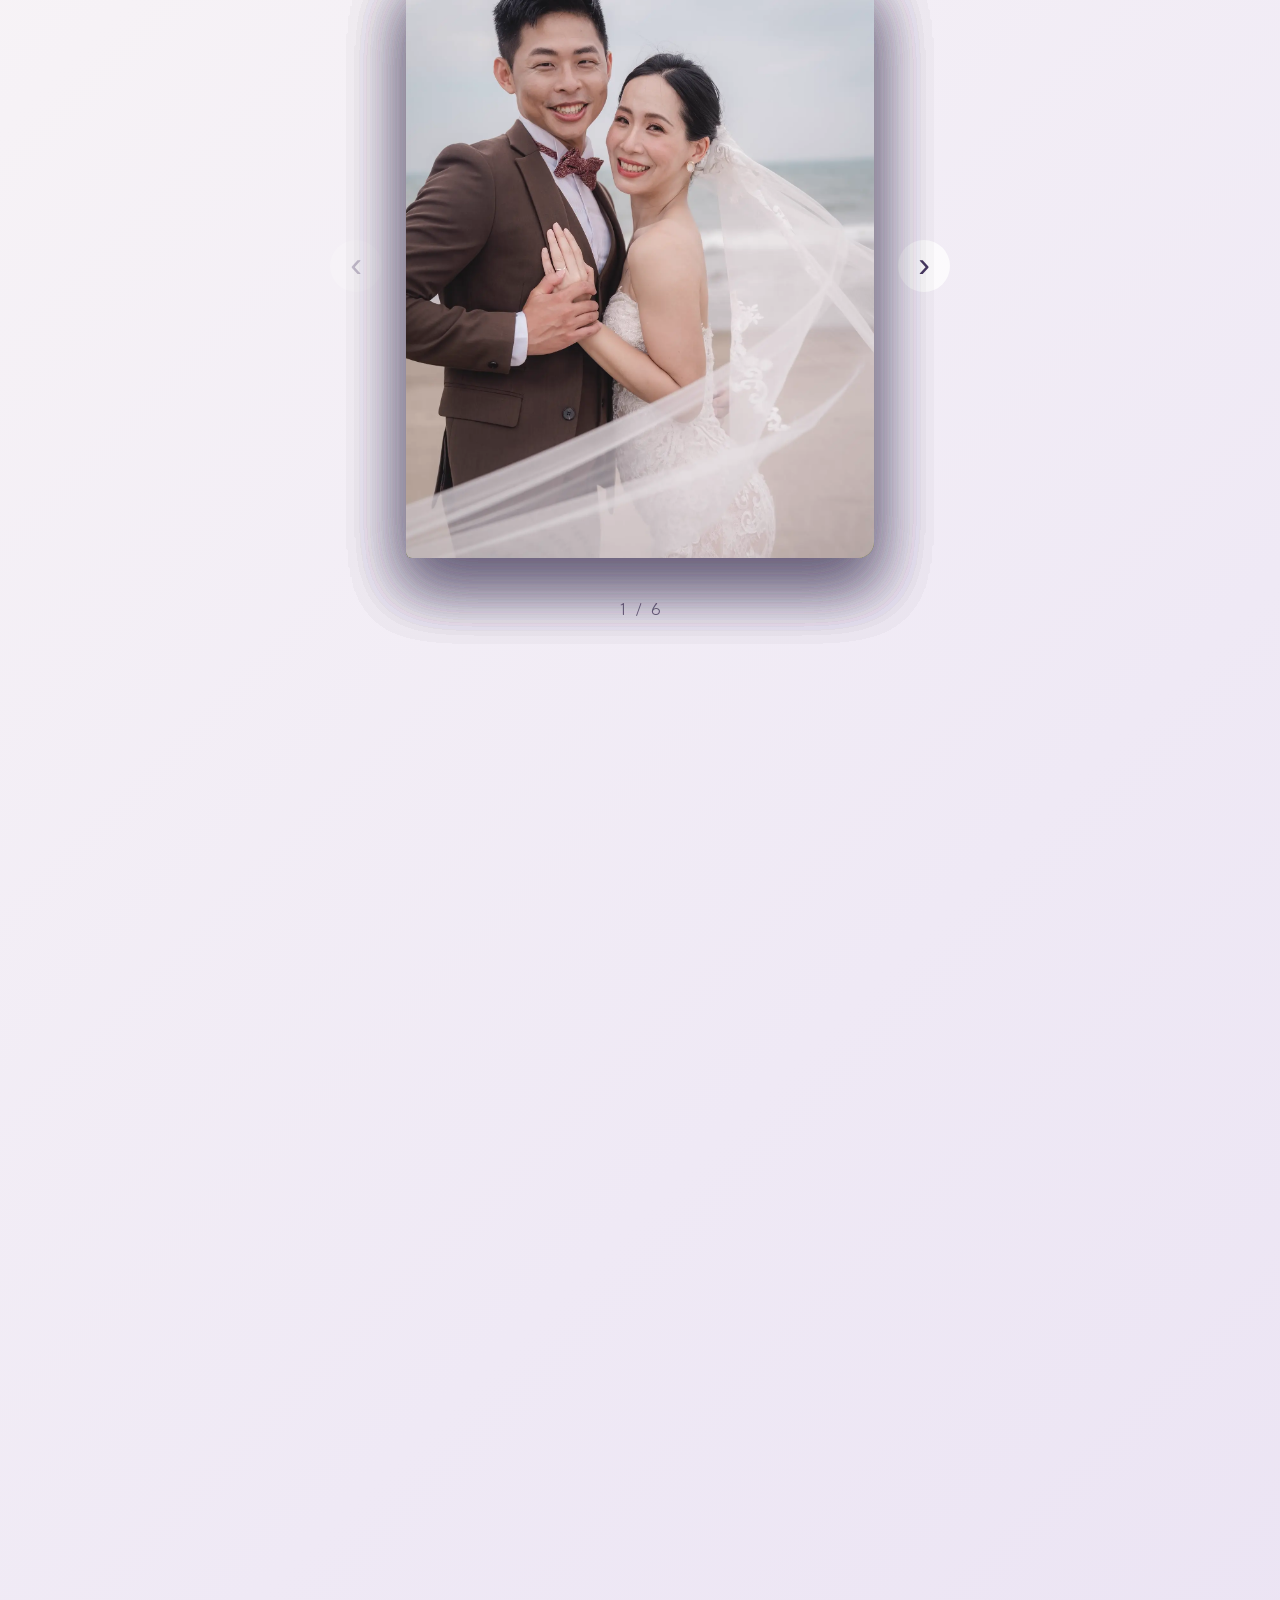
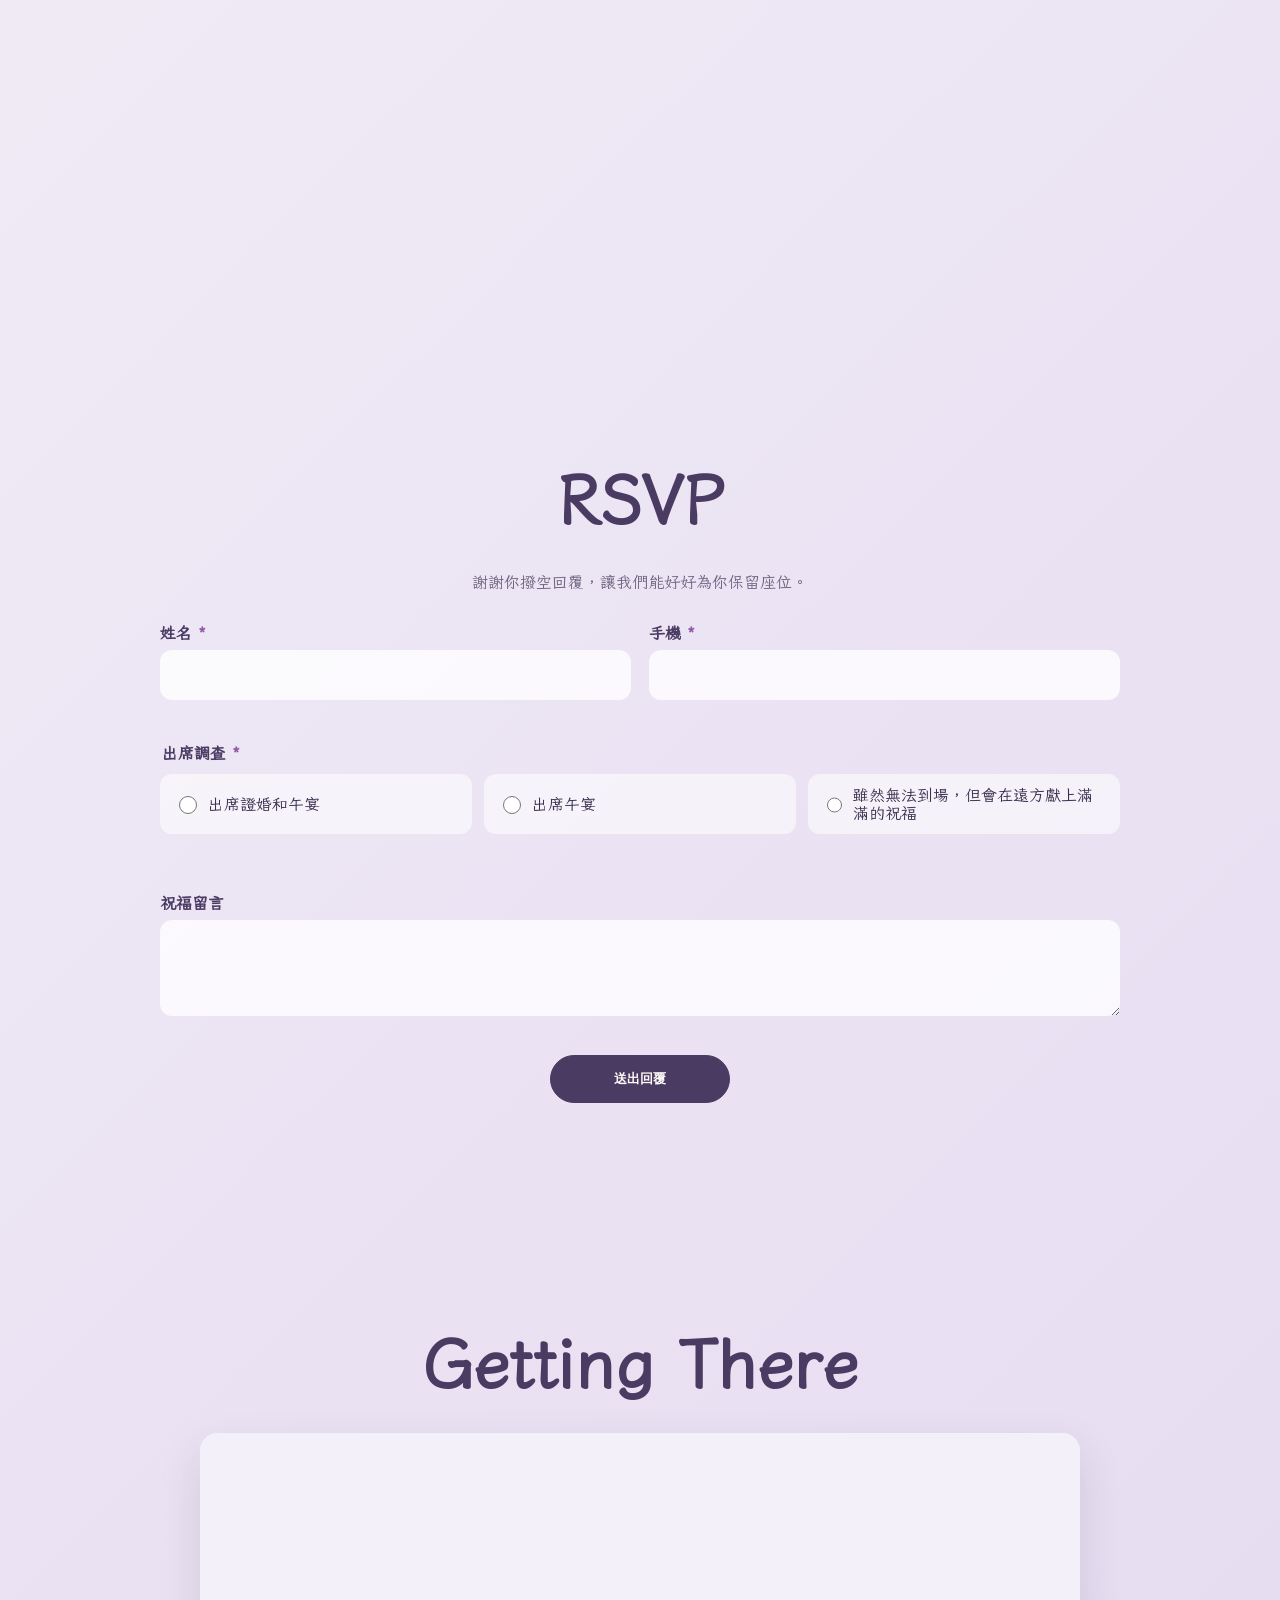
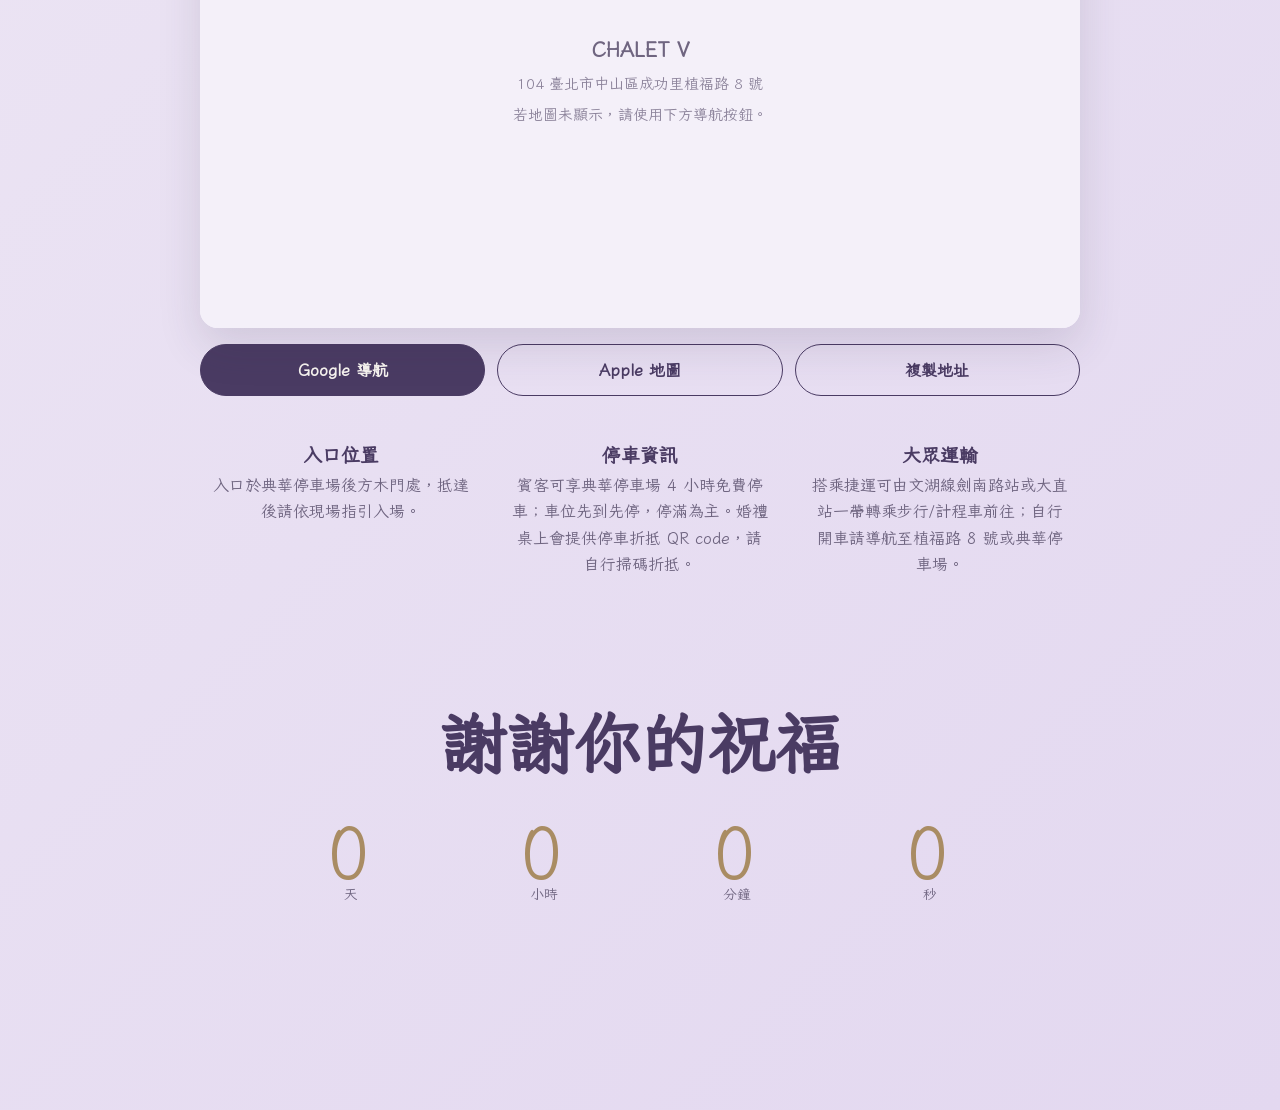
==== commit 5539ac54: "feat: 薰衣草配色改版、去背人像主視覺、3D 翻頁相簿與邀請券 - 主視覺輪播改用 assets/hero 的 4 組照片＋去背人像疊層，切換全為瞬間顯示，避免半透明鬼影 - 全站改為霧感薰衣草配" ====
--- a/index.html
+++ b/index.html
@@ -4,7 +4,7 @@
     <meta charset="utf-8">
     <meta name="viewport" content="width=device-width, initial-scale=1">
     <meta name="description" content="Ray 與 Catherine 的婚禮邀請函，邀請你在 2026 年 10 月 24 日一同見證。">
-    <meta name="theme-color" content="#f7ecdc">
+    <meta name="theme-color" content="#efe9f5">
     <meta property="og:title" content="Ray & Catherine Wedding">
     <meta property="og:description" content="誠摯邀請你與我們一起見證 2026 年 10 月 24 日的婚禮。">
     <meta property="og:type" content="website">
@@ -13,47 +13,66 @@
     <link rel="icon" href="assets/meta/favicon.svg" type="image/svg+xml">
     <link rel="preconnect" href="https://fonts.googleapis.com">
     <link rel="preconnect" href="https://fonts.gstatic.com" crossorigin>
-    <link href="https://fonts.googleapis.com/css2?family=Cormorant+Garamond:wght@400;500;600;700&family=Noto+Serif+TC:wght@400;500;600;700&family=Parisienne&display=swap" rel="stylesheet">
+    <link href="https://fonts.googleapis.com/css2?family=Allura&family=Iansui&display=swap" rel="stylesheet">
     <link rel="stylesheet" href="styles.css">
   </head>
   <body>
     <header class="hero" id="top">
-      <nav class="nav" aria-label="主要導覽">
-        <a href="#story">邀請</a>
-        <a href="#gallery">照片</a>
-        <a href="#schedule">流程</a>
-        <a href="#rsvp">回覆</a>
-      </nav>
-
-      <div class="hero__content">
-        <p class="eyebrow">October 24, 2026</p>
-        <h1>Ray & Catherine</h1>
-        <p class="hero__subtitle">We're getting married</p>
-        <p class="hero__copy">誠摯邀請你與我們一起見證這份承諾，在秋日午後分享喜悅與祝福。</p>
-        <a class="button" href="#rsvp">填寫出席回覆</a>
+      <div class="hero__title">
+        <p class="hero__eyebrow" data-reveal style="--reveal-delay: 0ms">October 24, 2026</p>
+        <h1 class="hero__names" data-reveal style="--reveal-delay: 120ms">Ray <em>&amp;</em> Catherine</h1>
+        <p class="hero__tagline" data-reveal style="--reveal-delay: 260ms">Invite You To Celebrate Their Wedding</p>
       </div>
 
-      <section class="hero__carousel" aria-label="婚紗照輪播">
-        <div class="slides" data-carousel>
-          <picture class="slide is-active">
-            <source srcset="assets/photos-webp/photo-01.webp" type="image/webp">
-            <img src="assets/photos/photo-01.jpg" width="2200" height="1354" alt="Ray and Catherine holding 1024 balloons" fetchpriority="high">
-          </picture>
-          <picture class="slide">
-            <source srcset="assets/photos-webp/photo-07.webp" type="image/webp">
-            <img src="assets/photos/photo-07.jpg" width="2200" height="1467" alt="Ray and Catherine smiling on the grass" loading="lazy">
-          </picture>
-          <picture class="slide">
-            <source srcset="assets/photos-webp/photo-08.webp" type="image/webp">
-            <img src="assets/photos/photo-08.jpg" width="2200" height="1467" alt="Ray and Catherine standing by the sea" loading="lazy">
+      <section class="hero__carousel" aria-label="婚紗照輪播" data-carousel>
+        <div class="hero-bases">
+          <picture class="hero-base is-active">
+            <source srcset="assets/hero/hero-01.webp" type="image/webp">
+            <img src="assets/hero/hero-01.jpg" width="1800" height="1200" alt="Ray 與 Catherine 與伴郎伴娘在草地上開心奔跑" fetchpriority="high">
+          </picture>
+          <picture class="hero-base">
+            <source srcset="assets/hero/hero-02.webp" type="image/webp">
+            <img src="assets/hero/hero-02.jpg" width="1800" height="1156" alt="Ray 與 Catherine 的婚紗照" loading="lazy">
+          </picture>
+          <picture class="hero-base">
+            <source srcset="assets/hero/hero-03.webp" type="image/webp">
+            <img src="assets/hero/hero-03.jpg" width="1800" height="1108" alt="Ray 與 Catherine 的婚紗照" loading="lazy">
+          </picture>
+          <picture class="hero-base">
+            <source srcset="assets/hero/hero-04.webp" type="image/webp">
+            <img src="assets/hero/hero-04.jpg" width="1800" height="1139" alt="Ray 與 Catherine 的婚紗照" loading="lazy">
+          </picture>
+        </div>
+        <div class="hero-cuts" aria-hidden="true">
+          <picture class="hero-cut">
+            <source srcset="assets/hero/hero-01-cut.webp" type="image/webp">
+            <img src="assets/hero/hero-01-cut.png" width="1800" height="1200" alt="" loading="lazy">
+          </picture>
+          <picture class="hero-cut">
+            <source srcset="assets/hero/hero-02-cut.webp" type="image/webp">
+            <img src="assets/hero/hero-02-cut.png" width="1800" height="1156" alt="" loading="lazy">
+          </picture>
+          <picture class="hero-cut">
+            <source srcset="assets/hero/hero-03-cut.webp" type="image/webp">
+            <img src="assets/hero/hero-03-cut.png" width="1800" height="1108" alt="" loading="lazy">
+          </picture>
+          <picture class="hero-cut">
+            <source srcset="assets/hero/hero-04-cut.webp" type="image/webp">
+            <img src="assets/hero/hero-04-cut.png" width="1800" height="1139" alt="" loading="lazy">
           </picture>
         </div>
         <div class="carousel-dots" aria-label="輪播目前頁面">
           <button type="button" class="is-active" aria-label="顯示第 1 張照片"></button>
           <button type="button" aria-label="顯示第 2 張照片"></button>
           <button type="button" aria-label="顯示第 3 張照片"></button>
-        </div>
-      </section>
+          <button type="button" aria-label="顯示第 4 張照片"></button>
+        </div>
+      </section>
+
+      <div class="hero__intro" data-reveal style="--reveal-delay: 420ms">
+        <p class="hero__copy">誠摯邀請你與我們一起見證這份承諾，在秋日午後分享喜悅與祝福。</p>
+        <a class="button" href="#rsvp">填寫出席回覆</a>
+      </div>
 
       <a class="scroll-cue" href="#story" aria-label="向下瀏覽">
         <span></span>
@@ -62,71 +81,182 @@
 
     <main>
       <section class="section intro" id="story">
-        <p class="script-title">A day drawn by love</p>
-        <h2>我們要結婚了</h2>
+        <h2 class="section-title">Our Story</h2>
         <p>
           一路走來，我們帶著彼此的陪伴、家人與朋友的祝福，迎向人生新的篇章。
           期待在這一天見到你，也把這份溫柔而重要的時刻分享給你。
         </p>
       </section>
 
-      <section class="gallery" id="gallery" aria-label="婚紗照片">
-        <figure class="tile tile--tall">
-          <picture>
-            <source srcset="assets/photos-webp/photo-02.webp" type="image/webp">
-            <img src="assets/photos/photo-02.jpg" width="1467" height="2200" alt="Ray and Catherine beach portrait" loading="lazy">
-          </picture>
-        </figure>
-        <figure class="tile">
-          <picture>
-            <source srcset="assets/photos-webp/photo-10.webp" type="image/webp">
-            <img src="assets/photos/photo-10.jpg" width="1467" height="2200" alt="Ray and Catherine laughing with bouquet" loading="lazy">
-          </picture>
-        </figure>
-        <figure class="tile tile--wide">
-          <picture>
-            <source srcset="assets/photos-webp/photo-04.webp" type="image/webp">
-            <img src="assets/photos/photo-04.jpg" width="2200" height="1757" alt="Ray and Catherine celebrating with colorful streamers" loading="lazy">
-          </picture>
-        </figure>
-        <figure class="tile">
-          <picture>
-            <source srcset="assets/photos-webp/photo-03.webp" type="image/webp">
-            <img src="assets/photos/photo-03.jpg" width="1467" height="2200" alt="Bride and groom walking on the beach" loading="lazy">
-          </picture>
-        </figure>
-        <figure class="tile tile--tall">
-          <picture>
-            <source srcset="assets/photos-webp/photo-05.webp" type="image/webp">
-            <img src="assets/photos/photo-05.jpg" width="1467" height="2200" alt="Catherine in wedding dress in the woods" loading="lazy">
-          </picture>
-        </figure>
-        <figure class="tile">
-          <picture>
-            <source srcset="assets/photos-webp/photo-09.webp" type="image/webp">
-            <img src="assets/photos/photo-09.jpg" width="1467" height="2200" alt="Ray kneeling beside Catherine on the beach" loading="lazy">
-          </picture>
-        </figure>
-      </section>
-
-      <section class="section details" id="details">
-        <div>
-          <p class="label">日期與時間</p>
-          <h2 data-config="dateDisplay">2026.10.24</h2>
-          <p data-config="timeDisplay">Saturday · 10:30 AM</p>
-        </div>
-        <div>
-          <p class="label">地點</p>
-          <h2 data-config="venueName">CHALET V</h2>
-          <p data-config="venueAddress">104 臺北市中山區成功里植福路 8 號</p>
-          <p data-config="entranceNote">入口於典華停車場後方木門處，抵達後請依現場指引入場。</p>
-          <a class="text-link" data-config-link="mapUrl" href="#" target="_blank" rel="noreferrer">查看地圖</a>
-        </div>
+      <section class="album" id="gallery" aria-roledescription="carousel" aria-label="婚紗照片相簿">
+        <button class="album__nav album__nav--prev" type="button" data-album-prev aria-label="上一張照片">‹</button>
+        <div class="album__stage" data-album tabindex="0">
+          <figure class="album__page is-active">
+            <picture>
+              <source srcset="assets/photos-webp/photo-02.webp" type="image/webp">
+              <img src="assets/photos/photo-02.jpg" width="1467" height="2200" alt="Ray 與 Catherine 的海邊合影" loading="lazy">
+            </picture>
+          </figure>
+          <figure class="album__page">
+            <picture>
+              <source srcset="assets/photos-webp/photo-10.webp" type="image/webp">
+              <img src="assets/photos/photo-10.jpg" width="1467" height="2200" alt="Ray 與 Catherine 捧著花束大笑" loading="lazy">
+            </picture>
+          </figure>
+          <figure class="album__page">
+            <picture>
+              <source srcset="assets/photos-webp/photo-04.webp" type="image/webp">
+              <img src="assets/photos/photo-04.jpg" width="2200" height="1757" alt="Ray 與 Catherine 在彩帶中慶祝" loading="lazy">
+            </picture>
+          </figure>
+          <figure class="album__page">
+            <picture>
+              <source srcset="assets/photos-webp/photo-03.webp" type="image/webp">
+              <img src="assets/photos/photo-03.jpg" width="1467" height="2200" alt="新郎與新娘走在海灘上" loading="lazy">
+            </picture>
+          </figure>
+          <figure class="album__page">
+            <picture>
+              <source srcset="assets/photos-webp/photo-05.webp" type="image/webp">
+              <img src="assets/photos/photo-05.jpg" width="1467" height="2200" alt="Catherine 穿著婚紗站在林間" loading="lazy">
+            </picture>
+          </figure>
+          <figure class="album__page">
+            <picture>
+              <source srcset="assets/photos-webp/photo-09.webp" type="image/webp">
+              <img src="assets/photos/photo-09.jpg" width="1467" height="2200" alt="Ray 在海邊單膝跪在 Catherine 身旁" loading="lazy">
+            </picture>
+          </figure>
+        </div>
+        <button class="album__nav album__nav--next" type="button" data-album-next aria-label="下一張照片">›</button>
+        <p class="album__counter" aria-live="polite"><span data-album-current>1</span> / <span data-album-total>6</span></p>
+      </section>
+
+      <section class="section schedule" id="schedule">
+        <h2 class="section-title">Our Wedding Day</h2>
+        <div class="schedule-meta">
+          <p class="schedule-meta__date">
+            <span data-config="dateDisplay">2026.10.24</span>（六）
+          </p>
+          <p class="schedule-meta__place">
+            地點
+            <a class="schedule-meta__venue" data-config-link="googleDirectionsUrl" href="#" target="_blank" rel="noreferrer">
+              <span data-config="venueName">CHALET V</span>
+              <svg viewBox="0 0 24 24" width="17" height="17" aria-hidden="true" focusable="false">
+                <path d="M12 2a7 7 0 0 0-7 7c0 5.25 7 13 7 13s7-7.75 7-13a7 7 0 0 0-7-7Zm0 9.5A2.5 2.5 0 1 1 12 6.5a2.5 2.5 0 0 1 0 5Z" fill="currentColor"/>
+              </svg>
+              <span class="sr-only">在 Google 地圖開啟</span>
+            </a>
+          </p>
+        </div>
+        <ol class="timeline">
+          <li>
+            <time>10:30 - 11:00</time>
+            <div>
+              <h3>簽到</h3>
+              <p>抵達後請先簽到入席，與我們一起準備迎接儀式。</p>
+            </div>
+          </li>
+          <li>
+            <time>11:00 - 11:40</time>
+            <div>
+              <h3>證婚儀式（室外）</h3>
+              <p>最重要的儀式都會在證婚儀式中舉行，真心邀請大家來證婚儀式，陪伴庭勛和芳恩共同見證這份承諾。</p>
+            </div>
+          </li>
+          <li>
+            <time>12:00 - 14:30</time>
+            <div>
+              <h3>午宴（室內）</h3>
+              <p>採西式自助餐，和我們一起享用午宴與輕鬆相聚。</p>
+            </div>
+          </li>
+          <li>
+            <time>14:30 - 15:00</time>
+            <div>
+              <h3>送客</h3>
+              <p>謝謝你的祝福，我們期待留下這一天的合照與回憶。</p>
+            </div>
+          </li>
+        </ol>
+
+        <a class="ticket" href="#rsvp" aria-label="前往填寫出席回覆">
+          <span class="ticket__stub">
+            <span class="ticket__stub-text">婚禮邀請</span>
+          </span>
+          <span class="ticket__body">
+            <span class="ticket__eyebrow">The Wedding Of</span>
+            <span class="ticket__names">Ray <em>&amp;</em> Catherine</span>
+            <span class="ticket__meta">
+              <span><span data-config="dateDisplay">2026.10.24</span>（六）</span>
+              <span class="ticket__dot" aria-hidden="true">·</span>
+              <span data-config="venueName">CHALET V</span>
+            </span>
+            <span class="ticket__cta">RSVP · 填寫出席回覆</span>
+          </span>
+        </a>
+      </section>
+
+      <section class="section rsvp" id="rsvp">
+        <div class="rsvp__heading">
+          <h2 class="section-title">RSVP</h2>
+          <p>謝謝你撥空回覆，讓我們能好好為你保留座位。</p>
+        </div>
+
+        <form class="rsvp-form" id="rsvpForm" novalidate>
+          <input type="text" name="website" class="honeypot" tabindex="-1" autocomplete="off" aria-hidden="true">
+          <div class="field">
+            <label for="name">姓名 <span>*</span></label>
+            <input id="name" name="name" type="text" autocomplete="name" data-required="true">
+            <p class="field-error" id="nameError"></p>
+          </div>
+          <div class="field">
+            <label for="phone">手機 <span>*</span></label>
+            <input id="phone" name="phone" type="tel" autocomplete="tel" inputmode="tel" data-required="true">
+            <p class="field-error" id="phoneError"></p>
+          </div>
+          <input id="guests" name="guests" type="hidden" value="1">
+          <input id="vegetarianCount" name="vegetarianCount" type="hidden" value="0">
+          <input id="meal" name="meal" type="hidden" value="葷食">
+          <input id="allergy" name="allergy" type="hidden" value="">
+          <input id="ceremony" name="ceremony" type="hidden" value="">
+          <input id="banquet" name="banquet" type="hidden" value="">
+          <input id="childSeatNeed" name="childSeatNeed" type="hidden" value="不需要">
+          <input id="childSeatCount" name="childSeatCount" type="hidden" value="0">
+          <input id="guestDetails" name="guestDetails" type="hidden" value="">
+
+          <fieldset class="attendance-options">
+            <legend>出席調查 <span>*</span></legend>
+            <label><input type="radio" name="attendancePlan" value="ceremony_banquet"> 出席證婚和午宴</label>
+            <label><input type="radio" name="attendancePlan" value="banquet"> 出席午宴</label>
+            <label><input type="radio" name="attendancePlan" value="none"> 雖然無法到場，但會在遠方獻上滿滿的祝福</label>
+            <p class="field-error" id="attendancePlanError"></p>
+          </fieldset>
+
+          <section class="guest-section field--wide" id="guestSection" data-attending-only>
+            <div class="guest-section__head">
+              <div>
+                <h3>請填寫每一位會到場的人</h3>
+                <p>第一位為本人；若有家眷同行，請逐位新增，方便我們安排餐點與座位。</p>
+              </div>
+              <strong id="guestCountSummary">1 位</strong>
+            </div>
+            <div class="guest-list" id="guestList" aria-live="polite"></div>
+            <button class="ghost-button" type="button" id="addGuest">+ 新增家眷</button>
+            <p class="field-error" id="guestDetailsError"></p>
+          </section>
+
+          <div class="field field--wide">
+            <label for="message">祝福留言</label>
+            <textarea id="message" name="message" rows="4"></textarea>
+          </div>
+          <button class="button button--submit" type="submit">送出回覆</button>
+          <p class="form-status" id="formStatus" role="status" aria-live="polite"></p>
+        </form>
       </section>
 
       <section class="section traffic">
-        <p class="script-title">Getting there</p>
-        <h2>交通與停車</h2>
+        <h2 class="section-title">Getting There</h2>
         <div class="map-frame" aria-label="CHALET V Google Map">
           <div class="map-fallback">
             <p class="map-fallback__name">CHALET V</p>
@@ -163,139 +293,6 @@
         </div>
       </section>
 
-      <section class="section schedule" id="schedule">
-        <p class="script-title">Wedding day</p>
-        <h2>活動流程</h2>
-        <ol class="timeline">
-          <li>
-            <time>10:30 - 11:00</time>
-            <div>
-              <h3>簽到</h3>
-              <p>抵達後請先簽到入席，與我們一起準備迎接儀式。</p>
-            </div>
-          </li>
-          <li>
-            <time>11:00 - 11:40</time>
-            <div>
-              <h3>證婚儀式（室外）</h3>
-              <p>最重要的儀式都會在證婚儀式中舉行，真心邀請大家來證婚儀式，陪伴庭勛和芳恩共同見證這份承諾。</p>
-            </div>
-          </li>
-          <li>
-            <time>12:00 - 14:30</time>
-            <div>
-              <h3>午宴（室內）</h3>
-              <p>採西式自助餐，和我們一起享用午宴與輕鬆相聚。</p>
-            </div>
-          </li>
-          <li>
-            <time>14:30 - 15:00</time>
-            <div>
-              <h3>送客</h3>
-              <p>謝謝你的祝福，我們期待留下這一天的合照與回憶。</p>
-            </div>
-          </li>
-        </ol>
-      </section>
-
-      <section class="section note">
-        <p class="script-title">A little note</p>
-        <h2>婚禮小提醒</h2>
-        <div class="note-grid">
-          <article>
-            <h3>何時回覆？</h3>
-            <p data-config="rsvpDeadline">請於 2026/07/31 前完成回覆，方便我們安排座位與餐點。</p>
-          </article>
-          <article>
-            <h3>攜伴與小朋友</h3>
-            <p>可於出席人數填寫總人數；若有小朋友或需要兒童椅，請在表單中告訴我們。</p>
-          </article>
-          <article>
-            <h3>飲食與交通</h3>
-            <p>素食、過敏或特殊飲食需求可於表單備註；若需交通協助，也請一併填寫。</p>
-          </article>
-        </div>
-      </section>
-
-      <section class="section rsvp" id="rsvp">
-        <div class="rsvp__heading">
-          <p class="script-title">RSVP</p>
-          <h2>出席調查</h2>
-          <p>謝謝你撥空回覆，讓我們能好好為你保留座位。</p>
-        </div>
-
-        <form class="rsvp-form" id="rsvpForm" novalidate>
-          <input type="text" name="website" class="honeypot" tabindex="-1" autocomplete="off" aria-hidden="true">
-          <div class="field field--wide">
-            <label for="name">姓名 <span>*</span></label>
-            <input id="name" name="name" type="text" autocomplete="name" data-required="true">
-            <p class="field-error" id="nameError"></p>
-          </div>
-          <div class="field">
-            <label for="phone">手機 <span>*</span></label>
-            <input id="phone" name="phone" type="tel" autocomplete="tel" inputmode="tel" data-required="true">
-            <p class="field-error" id="phoneError"></p>
-          </div>
-          <div class="field">
-            <label for="guests">出席人數 <span>*</span></label>
-            <input id="guests" name="guests" type="number" min="0" max="10" value="1" inputmode="numeric">
-            <p class="field-error" id="guestsError"></p>
-          </div>
-          <fieldset>
-            <legend>證婚儀式（室外）<span>*</span></legend>
-            <label><input type="radio" name="ceremony" value="出席"> 出席</label>
-            <label><input type="radio" name="ceremony" value="不出席"> 不出席</label>
-            <p class="field-error" id="ceremonyError"></p>
-          </fieldset>
-          <fieldset>
-            <legend>午宴（室內）<span>*</span></legend>
-            <label><input type="radio" name="banquet" value="出席"> 出席</label>
-            <label><input type="radio" name="banquet" value="不出席"> 不出席</label>
-            <p class="field-error" id="banquetError"></p>
-          </fieldset>
-          <div class="field">
-            <label for="meal">飲食需求</label>
-            <select id="meal" name="meal">
-              <option value="葷食">葷食</option>
-              <option value="素食">素食</option>
-              <option value="葷素皆有">葷素皆有</option>
-              <option value="特殊飲食需求">特殊飲食需求</option>
-            </select>
-          </div>
-          <div class="field">
-            <label for="vegetarianCount">素食人數</label>
-            <input id="vegetarianCount" name="vegetarianCount" type="number" min="0" max="10" value="0" inputmode="numeric">
-            <p class="field-error" id="vegetarianCountError"></p>
-          </div>
-          <div class="field field--wide">
-            <label for="allergy">特殊飲食或過敏資訊</label>
-            <input id="allergy" name="allergy" type="text" placeholder="例如：海鮮過敏、蛋奶素、無牛肉">
-          </div>
-          <div class="field">
-            <label for="childSeatNeed">是否需要兒童椅</label>
-            <select id="childSeatNeed" name="childSeatNeed">
-              <option value="不需要">不需要</option>
-              <option value="需要">需要</option>
-            </select>
-          </div>
-          <div class="field is-hidden" id="childSeatCountField">
-            <label for="childSeatCount">兒童椅數量 <span>*</span></label>
-            <input id="childSeatCount" name="childSeatCount" type="number" min="1" max="5" value="1" inputmode="numeric">
-            <p class="field-error" id="childSeatCountError"></p>
-          </div>
-          <div class="field field--wide">
-            <label for="transport">交通需求</label>
-            <input id="transport" name="transport" type="text" placeholder="自行前往 / 需要協助 / 其他">
-          </div>
-          <div class="field field--wide">
-            <label for="message">祝福留言</label>
-            <textarea id="message" name="message" rows="4"></textarea>
-          </div>
-          <button class="button button--submit" type="submit">送出回覆</button>
-          <p class="form-status" id="formStatus" role="status" aria-live="polite"></p>
-        </form>
-      </section>
-
       <section class="countdown" aria-label="婚禮倒數">
         <h2 id="countdownTitle">婚禮倒數</h2>
         <div><strong id="days">0</strong><span>天</span></div>
--- a/styles.css
+++ b/styles.css
@@ -1,14 +1,27 @@
 :root {
-  --ink: #3f352b;
-  --muted: #76685d;
-  --paper: #fbf6eb;
-  --paper-deep: #f0dfc4;
-  --sage: #8ea68a;
-  --olive: #59694e;
-  --rose: #b87974;
-  --gold: #b4874c;
-  --line: rgba(89, 105, 78, 0.22);
-  --shadow: 0 24px 70px rgba(63, 53, 43, 0.15);
+  /* 霧感薰衣草 + 暖米白 */
+  --ink: #3b3050;
+  --muted: #6f6580;
+  --paper: #faf7f2;
+  --paper-deep: #e9e1f2;
+  --lavender: #b9a5d6;
+  --plum: #4a3b63;
+  --lilac: #a98bc9;
+  --sand: #a98c63;
+  --line: rgba(74, 59, 99, 0.22);
+
+  /* 全站一套：英文走 Calibri，中文自動落到芫荽 Iansui。花體只留給首頁名字 */
+  --font-body: "Calibri", "Carlito", "Iansui", "Taipei Sans TC Beta", "Microsoft JhengHei", sans-serif;
+  --font-display: "Allura", "Calibri", cursive;
+
+  /* 排版尺度：階層靠字級 + 字重 + 顏色拉開，不靠更多留白 */
+  --text-display: clamp(2.6rem, 5.6vw, 4.2rem);
+  --text-lead: clamp(1.15rem, 2.2vw, 1.4rem);
+  --text-title: 1.18rem;
+  --text-meta: 0.86rem;
+  --leading-tight: 1.15;
+  --leading-body: 1.65;
+  --shadow: 0 24px 70px rgba(59, 48, 80, 0.15);
 }
 
 * {
@@ -24,11 +37,11 @@
   margin: 0;
   overflow-x: hidden;
   color: var(--ink);
-  font-family: "Noto Serif TC", "PingFang TC", "Microsoft JhengHei", serif;
+  font-family: var(--font-body);
   background:
-    radial-gradient(circle at 16% 8%, rgba(184, 121, 116, 0.16), transparent 22rem),
-    radial-gradient(circle at 86% 16%, rgba(142, 166, 138, 0.18), transparent 24rem),
-    linear-gradient(135deg, #fffaf0 0%, #f3e5d0 48%, #ead8bf 100%);
+    radial-gradient(circle at 16% 8%, rgba(169, 139, 201, 0.16), transparent 22rem),
+    radial-gradient(circle at 86% 16%, rgba(185, 165, 214, 0.18), transparent 24rem),
+    linear-gradient(135deg, #fdfbf7 0%, #efe9f5 48%, #e3d8f0 100%);
   letter-spacing: 0;
 }
 
@@ -40,8 +53,8 @@
   pointer-events: none;
   opacity: 0.25;
   background-image:
-    linear-gradient(rgba(63, 53, 43, 0.04) 1px, transparent 1px),
-    linear-gradient(90deg, rgba(63, 53, 43, 0.032) 1px, transparent 1px);
+    linear-gradient(rgba(59, 48, 80, 0.04) 1px, transparent 1px),
+    linear-gradient(90deg, rgba(59, 48, 80, 0.032) 1px, transparent 1px);
   background-size: 34px 34px;
 }
 
@@ -61,107 +74,32 @@
 input:focus-visible,
 select:focus-visible,
 textarea:focus-visible {
-  outline: 3px solid rgba(184, 121, 116, 0.56);
+  outline: 3px solid rgba(169, 139, 201, 0.56);
   outline-offset: 3px;
-}
-
-.nav {
-  position: fixed;
-  top: 18px;
-  right: clamp(14px, 4vw, 56px);
-  z-index: 10;
-  display: flex;
-  gap: 6px;
-  padding: 7px;
-  border: 1px solid rgba(255, 255, 255, 0.62);
-  border-radius: 999px;
-  background: rgba(251, 246, 235, 0.78);
-  backdrop-filter: blur(16px);
-  box-shadow: 0 8px 30px rgba(63, 53, 43, 0.08);
-}
-
-.nav a {
-  min-width: 58px;
-  padding: 8px 10px;
-  border-radius: 999px;
-  text-align: center;
-  text-decoration: none;
-  font-size: 0.84rem;
-  color: var(--olive);
-}
-
-.nav a:hover {
-  background: rgba(142, 166, 138, 0.18);
 }
 
 .hero {
   position: relative;
   min-height: 100svh;
-  display: grid;
-  grid-template-columns: minmax(310px, 0.84fr) minmax(360px, 1.16fr);
-  gap: clamp(22px, 5vw, 76px);
+  display: flex;
+  flex-direction: column;
   align-items: center;
-  padding: 92px clamp(18px, 6vw, 90px) 58px;
+  justify-content: center;
+  gap: clamp(20px, 3.4vw, 38px);
+  padding: clamp(56px, 10vh, 120px) clamp(14px, 5vw, 72px) 72px;
   overflow: hidden;
 }
 
-.hero::before,
-.hero::after,
-.section::before {
-  content: "";
-  position: absolute;
-  pointer-events: none;
-  border: 1px solid rgba(89, 105, 78, 0.22);
-  border-radius: 48% 52% 44% 56%;
-}
-
-.hero::before {
-  width: 380px;
-  height: 380px;
-  left: -150px;
-  top: 90px;
-  transform: rotate(-12deg);
-}
-
-.hero::after {
-  width: 280px;
-  height: 280px;
-  right: -92px;
-  bottom: 32px;
-  transform: rotate(18deg);
-}
-
-.hero__content,
+/* 區塊不做面板、不畫框，內容直接坐在頁面底色上 */
 .section {
   position: relative;
-  background:
-    linear-gradient(135deg, rgba(255, 255, 255, 0.78), rgba(251, 246, 235, 0.94)),
-    var(--paper);
-  border: 1px solid rgba(255, 255, 255, 0.72);
-  box-shadow: var(--shadow);
-}
-
-.hero__content {
-  z-index: 2;
-  max-width: 540px;
-  padding: clamp(34px, 6vw, 72px);
-  border-radius: 2px 34px 2px 34px;
-}
-
-.hero__content::after,
-.section::after {
-  content: "";
-  position: absolute;
-  inset: 12px;
-  border: 1px solid rgba(180, 135, 76, 0.24);
-  pointer-events: none;
 }
 
 .eyebrow,
 .label {
   margin: 0 0 14px;
-  color: var(--gold);
-  font-family: "Cormorant Garamond", serif;
+  color: var(--sand);
+  font-family: var(--font-body);
   font-weight: 700;
   text-transform: uppercase;
   font-size: 0.86rem;
@@ -176,8 +114,8 @@
 
 h1 {
   margin-bottom: 10px;
-  color: var(--olive);
-  font-family: "Parisienne", cursive;
+  color: var(--plum);
+  font-family: var(--font-body);
   font-size: clamp(3.8rem, 6vw, 5.7rem);
   font-weight: 400;
   line-height: 0.95;
@@ -185,31 +123,27 @@
 }
 
 h2 {
-  margin-bottom: 16px;
-  font-family: "Cormorant Garamond", "Noto Serif TC", serif;
-  font-size: clamp(2rem, 4vw, 3.2rem);
-  line-height: 1;
-  color: var(--olive);
+  margin-bottom: clamp(20px, 3vw, 32px);
+  font-size: var(--text-display);
+  font-weight: 600;
+  line-height: var(--leading-tight);
+  color: var(--plum);
 }
 
 h3 {
   margin-bottom: 7px;
-  font-size: 1.08rem;
-}
-
-.hero__subtitle {
-  color: var(--rose);
-  font-family: "Cormorant Garamond", serif;
-  font-size: clamp(1.4rem, 3vw, 2.4rem);
-  font-weight: 600;
-}
+  font-size: var(--text-title);
+  font-weight: 700;
+  color: var(--plum);
+}
+
 
 .hero__copy,
 .section p,
 .timeline p,
 .note-grid p {
   color: var(--muted);
-  line-height: 1.9;
+  line-height: var(--leading-body);
   overflow-wrap: anywhere;
 }
 
@@ -220,10 +154,10 @@
   min-height: 48px;
   margin-top: 18px;
   padding: 0 24px;
-  border: 1px solid var(--olive);
+  border: 1px solid var(--plum);
   border-radius: 999px;
-  background: var(--olive);
-  color: #fffaf0;
+  background: var(--plum);
+  color: #fdfbf7;
   text-decoration: none;
   font-weight: 600;
   cursor: pointer;
@@ -232,41 +166,137 @@
 
 .button:hover {
   transform: translateY(-2px);
-  box-shadow: 0 12px 28px rgba(89, 105, 78, 0.26);
-}
-
+  box-shadow: 0 12px 28px rgba(74, 59, 99, 0.26);
+}
+
+/* 主視覺：照片本身就是版面，標題壓在拱形照片的上緣 */
 .hero__carousel {
   position: relative;
   z-index: 1;
-  min-height: min(73vh, 730px);
-  border: 12px solid rgba(251, 246, 235, 0.88);
-  box-shadow: var(--shadow);
-  transform: rotate(1.2deg);
-  background: var(--paper);
-}
-
-.hero__carousel::before {
+  width: min(1040px, 100%);
+  aspect-ratio: 3 / 2;
+  max-height: min(74vh, 720px);
+  overflow: hidden;
+  border-radius: 46% 46% 12px 12px / 30% 30% 4% 4%;
+  box-shadow: 0 34px 90px rgba(59, 48, 80, 0.22);
+  background: var(--paper-deep);
+}
+
+/* 拱頂化進米白底色，讓照片與上方標題連成一體 */
+.hero__carousel::after {
   content: "";
   position: absolute;
-  inset: -26px;
-  z-index: -1;
-  border: 1px solid rgba(89, 105, 78, 0.24);
-  transform: rotate(-3deg);
-}
-
-.slides,
-.slide {
+  inset: 0 0 auto;
+  z-index: 4;
+  height: 18%;
+  pointer-events: none;
+  background: linear-gradient(
+    180deg,
+    rgba(250, 247, 242, 0.42) 0%,
+    rgba(250, 247, 242, 0) 100%
+  );
+}
+
+.hero__title {
+  position: relative;
+  z-index: 2;
+  width: min(940px, 100%);
+  margin-bottom: clamp(6px, 1.6vh, 18px);
+  text-align: center;
+}
+
+.hero__eyebrow {
+  margin: 0 0 6px;
+  color: var(--sand);
+  font-family: var(--font-body);
+  font-weight: 600;
+  letter-spacing: 0.22em;
+  text-transform: uppercase;
+  font-size: clamp(0.68rem, 1.6vw, 0.86rem);
+}
+
+.hero__names {
+  margin: 0;
+  padding-bottom: 0.08em;
+  color: var(--plum);
+  font-family: var(--font-display);
+  font-weight: 400;
+  font-size: clamp(3.4rem, 9vw, 7.5rem);
+  line-height: 1.12;
+}
+
+.hero__names em {
+  font-style: normal;
+  color: var(--lavender);
+}
+
+.hero__tagline {
+  margin: clamp(2px, 0.8vh, 10px) 0 0;
+  color: var(--lilac);
+  font-family: var(--font-body);
+  font-size: clamp(1.25rem, 3vw, 2.1rem);
+}
+
+.hero__intro {
+  width: min(620px, 100%);
+  text-align: center;
+}
+
+.hero__intro .hero__copy {
+  margin-bottom: 4px;
+}
+
+.hero-bases,
+.hero-base,
+.hero-cuts,
+.hero-cut {
   position: absolute;
   inset: 0;
 }
 
-.slide {
-  opacity: 0;
-  transition: opacity 900ms ease;
-}
-
-.slide.is-active {
-  opacity: 1;
+.hero-bases {
+  overflow: hidden;
+}
+
+/*
+ * 全部瞬間切換，不做任何過場動畫：
+ * 淡入淡出會讓兩張照片同時半透明疊著，人像會變成鬼影。
+ */
+.hero-base {
+  z-index: 0;
+  visibility: hidden;
+}
+
+/* 上一張留在下層，被新的底圖完全蓋住 */
+.hero-base.is-prev {
+  z-index: 1;
+  visibility: visible;
+}
+
+.hero-base.is-active {
+  z-index: 2;
+  visibility: visible;
+}
+
+/* 去背人像：永遠在所有底圖之上，上一張的人物可以留在下一張場景裡 */
+.hero-cuts {
+  z-index: 3;
+  overflow: hidden;
+  pointer-events: none;
+}
+
+.hero-cut {
+  visibility: hidden;
+  filter: drop-shadow(0 26px 34px rgba(59, 48, 80, 0.32));
+}
+
+.hero-cut.is-on {
+  visibility: visible;
+}
+
+.hero-base img,
+.hero-cut img {
+  object-position: center 32%;
 }
 
 .carousel-dots {
@@ -277,7 +307,7 @@
   gap: 8px;
   padding: 8px;
   border-radius: 999px;
-  background: rgba(251, 246, 235, 0.72);
+  background: rgba(250, 247, 242, 0.72);
 }
 
 .carousel-dots button {
@@ -286,12 +316,12 @@
   padding: 0;
   border: 0;
   border-radius: 50%;
-  background: rgba(89, 105, 78, 0.38);
+  background: rgba(74, 59, 99, 0.38);
   cursor: pointer;
 }
 
 .carousel-dots button.is-active {
-  background: var(--rose);
+  background: var(--lilac);
 }
 
 .scroll-cue {
@@ -300,7 +330,7 @@
   bottom: 20px;
   width: 34px;
   height: 54px;
-  border: 1px solid rgba(89, 105, 78, 0.48);
+  border: 1px solid rgba(74, 59, 99, 0.3);
   border-radius: 999px;
   transform: translateX(-50%);
 }
@@ -312,7 +342,7 @@
   width: 6px;
   height: 6px;
   border-radius: 50%;
-  background: var(--gold);
+  background: var(--sand);
   transform: translateX(-50%);
   animation: cue 1.8s ease-in-out infinite;
 }
@@ -323,54 +353,121 @@
 
 .section {
   max-width: 960px;
-  margin: 0 auto 46px;
-  padding: clamp(34px, 6vw, 70px);
-}
-
-.section::before {
-  width: 160px;
-  height: 90px;
-  right: 22px;
-  top: 18px;
-  opacity: 0.42;
-  transform: rotate(-18deg);
-}
-
-.intro {
+  margin: 0 auto;
+  padding: clamp(48px, 7vw, 88px) clamp(18px, 4vw, 40px);
   text-align: center;
 }
 
-.script-title {
-  margin-bottom: 4px;
-  color: var(--rose);
-  font-family: "Parisienne", cursive;
-  font-size: clamp(2.3rem, 6vw, 4.4rem);
-  line-height: 1;
-}
-
-.gallery {
-  max-width: 1120px;
+/* 置中的長段落要限寬才好讀 */
+.section p {
+  max-width: 62ch;
+  margin-inline: auto;
+}
+
+/* 表單欄位置中很難填，這裡把對齊拉回左邊 */
+.rsvp-form,
+.rsvp-form label,
+.guest-card,
+.guest-section__head {
+  text-align: left;
+}
+
+/* 區塊大標：整個區塊只有這一個標題，不再中英重複 */
+.section-title {
+  margin: 0 0 clamp(20px, 3vw, 32px);
+  color: var(--plum);
+  font-size: var(--text-display);
+  font-weight: 600;
+  line-height: var(--leading-tight);
+}
+
+/*
+ * 相簿：3D 翻頁。每一頁以左緣為軸往左翻走，翻過 90 度後 backface 自動隱藏，
+ * 露出下一頁 —— 就是實體相本翻頁的手感。
+ */
+.album {
+  position: relative;
+  display: grid;
+  grid-template-columns: auto minmax(0, 1fr) auto;
+  align-items: center;
+  gap: clamp(8px, 2vw, 24px);
+  width: min(620px, 100%);
   margin: 0 auto 56px;
-  display: grid;
-  grid-template-columns: repeat(4, 1fr);
-  grid-auto-rows: 220px;
-  gap: 14px;
-}
-
-.tile {
+  perspective: 1800px;
+}
+
+.album__stage {
+  position: relative;
+  aspect-ratio: 4 / 5;
+  transform-style: preserve-3d;
+}
+
+.album__stage:focus-visible {
+  outline: 3px solid rgba(169, 139, 201, 0.56);
+  outline-offset: 8px;
+}
+
+.album__page {
+  position: absolute;
+  inset: 0;
   margin: 0;
   overflow: hidden;
-  border: 9px solid rgba(251, 246, 235, 0.9);
-  background: var(--paper);
-  box-shadow: 0 18px 48px rgba(63, 53, 43, 0.12);
-}
-
-.tile--tall {
-  grid-row: span 2;
-}
-
-.tile--wide {
-  grid-column: span 2;
+  border-radius: 6px 16px 16px 6px;
+  transform-origin: left center;
+  transform: rotateY(0deg);
+  backface-visibility: hidden;
+  box-shadow: 0 26px 60px rgba(59, 48, 80, 0.22);
+  transition: transform 780ms cubic-bezier(0.2, 0.7, 0.2, 1);
+}
+
+/* 已翻過去的頁：往左翻走，露出後面那張 */
+.album__page.is-flipped {
+  transform: rotateY(-165deg);
+}
+
+.album__page img {
+  object-position: center 25%;
+}
+
+.album__nav {
+  display: inline-flex;
+  align-items: center;
+  justify-content: center;
+  width: clamp(38px, 5vw, 52px);
+  height: clamp(38px, 5vw, 52px);
+  padding: 0 0 4px;
+  border: 0;
+  border-radius: 50%;
+  background: rgba(255, 255, 255, 0.72);
+  color: var(--plum);
+  font-size: clamp(1.6rem, 3vw, 2.2rem);
+  line-height: 1;
+  cursor: pointer;
+  transition: transform 180ms ease, background 180ms ease, opacity 180ms ease;
+}
+
+.album__nav:hover:not(:disabled) {
+  transform: scale(1.1);
+  background: #fff;
+}
+
+.album__nav:disabled {
+  opacity: 0.28;
+  cursor: default;
+}
+
+.album__counter {
+  grid-column: 2;
+  margin: 18px 0 0;
+  color: var(--muted);
+  text-align: center;
+  letter-spacing: 0.08em;
+}
+
+@media (prefers-reduced-motion: reduce) {
+  .album__page {
+    transition: none;
+  }
 }
 
 .details {
@@ -382,7 +479,7 @@
 .text-link {
   display: inline-flex;
   margin-top: 8px;
-  color: var(--olive);
+  color: var(--plum);
   font-weight: 700;
 }
 
@@ -398,8 +495,8 @@
   aspect-ratio: 16 / 9;
   margin: 26px 0 16px;
   overflow: hidden;
-  border: 9px solid rgba(251, 246, 235, 0.9);
-  box-shadow: 0 18px 44px rgba(63, 53, 43, 0.12);
+  border-radius: 18px;
+  box-shadow: 0 18px 44px rgba(59, 48, 80, 0.14);
   background: rgba(255, 255, 255, 0.54);
 }
 
@@ -424,14 +521,14 @@
   gap: 6px;
   padding: 20px;
   text-align: center;
-  background: rgba(245, 240, 229, 0.96);
+  background: rgba(244, 240, 249, 0.96);
 }
 
 .map-fallback__name {
   margin: 0;
   font-size: 1.25rem;
   font-weight: 700;
-  color: var(--olive);
+  color: var(--plum);
 }
 
 .map-fallback__address,
@@ -455,10 +552,10 @@
   align-items: center;
   justify-content: center;
   padding: 12px 20px;
-  border: 1.5px solid var(--olive);
+  border: 1.5px solid var(--plum);
   border-radius: 999px;
   background: transparent;
-  color: var(--olive);
+  color: var(--plum);
   font: inherit;
   font-weight: 700;
   text-decoration: none;
@@ -467,8 +564,8 @@
 }
 
 .map-btn.is-primary {
-  background: var(--olive);
-  color: rgba(251, 246, 235, 0.98);
+  background: var(--plum);
+  color: rgba(250, 247, 242, 0.98);
 }
 
 .map-btn:hover {
@@ -476,11 +573,11 @@
 }
 
 .map-btn:not(.is-primary):hover {
-  background: rgba(122, 122, 82, 0.1);
+  background: rgba(124, 108, 150, 0.1);
 }
 
 .map-btn:focus-visible {
-  outline: 3px solid var(--olive);
+  outline: 3px solid var(--plum);
   outline-offset: 3px;
 }
 
@@ -501,6 +598,50 @@
 
 .schedule {
   overflow: hidden;
+}
+
+/* 大標底下只放日期與地點；時間細節交給下方時間軸，不重複 */
+.schedule-meta {
+  margin: 0 0 clamp(32px, 5vw, 52px);
+}
+
+.schedule-meta p {
+  margin: 0 auto 6px;
+}
+
+.schedule-meta__date,
+.schedule-meta__place {
+  color: var(--ink);
+  font-size: var(--text-lead);
+  font-weight: 600;
+  letter-spacing: 0.04em;
+}
+
+.schedule-meta__venue {
+  display: inline-flex;
+  align-items: center;
+  gap: 6px;
+  color: var(--plum);
+  font-weight: 700;
+  text-decoration: none;
+  border-bottom: 1px solid rgba(169, 139, 201, 0.5);
+}
+
+.schedule-meta__venue:hover {
+  color: var(--lilac);
+}
+
+.schedule-meta__venue svg {
+  color: var(--lilac);
+}
+
+.sr-only {
+  position: absolute;
+  width: 1px;
+  height: 1px;
+  overflow: hidden;
+  clip-path: inset(50%);
+  white-space: nowrap;
 }
 
 .timeline {
@@ -509,49 +650,170 @@
   padding: 0;
 }
 
+/* 時間軸置中堆疊：時間在上、標題在中、說明在下，不畫軸線 */
 .timeline li {
+  padding: 0 0 24px;
+}
+
+.timeline li + li {
+  padding-top: 24px;
+}
+
+.timeline time {
+  display: block;
+  margin-bottom: 6px;
+  color: var(--sand);
+  font-size: var(--text-meta);
+  font-weight: 700;
+  letter-spacing: 0.1em;
+}
+
+/*
+ * 邀請券：整張可點，點了滑到出席回覆表單。
+ * 紙感靠三件事 —— 米白紙面 + 細纖維噪點、票根處用 mask 打出兩個半圓凹口與虛線撕線、
+ * 一圈細金線內框（不是外框，是印在紙上的印刷線）。
+ */
+.ticket {
+  --notch: 13px;
+  /* 撕線位置＝票根寬度，凹口才會正好落在撕線上 */
+  --perf: clamp(66px, 12vw, 92px);
   position: relative;
   display: grid;
-  grid-template-columns: 150px 1fr;
-  gap: 28px;
-  padding: 0 0 30px;
-}
-
-.timeline li > div {
-  padding-left: 22px;
-}
-
-.timeline li::before {
+  grid-template-columns: var(--perf) 1fr;
+  width: min(680px, 100%);
+  margin: clamp(36px, 5vw, 56px) auto 0;
+  border-radius: 14px;
+  color: var(--plum);
+  text-decoration: none;
+  text-align: center;
+  background:
+    radial-gradient(circle at 18% 12%, rgba(255, 255, 255, 0.9), transparent 60%),
+    linear-gradient(158deg, #fdfaf4 0%, #f6f1e8 52%, #f1ebe2 100%);
+  box-shadow:
+    0 1px 0 rgba(255, 255, 255, 0.9) inset,
+    0 18px 40px -22px rgba(59, 48, 80, 0.5),
+    0 40px 80px -50px rgba(59, 48, 80, 0.5);
+  /* 撕線兩端的半圓凹口：把紙挖穿，讓底色透出來 */
+  mask-image:
+    radial-gradient(circle var(--notch) at var(--perf) 0, transparent 99%, #000 100%),
+    radial-gradient(circle var(--notch) at var(--perf) 100%, transparent 99%, #000 100%);
+  mask-composite: intersect;
+  -webkit-mask-image:
+    radial-gradient(circle var(--notch) at var(--perf) 0, transparent 99%, #000 100%),
+    radial-gradient(circle var(--notch) at var(--perf) 100%, transparent 99%, #000 100%);
+  -webkit-mask-composite: source-in;
+  transition: transform 240ms cubic-bezier(0.2, 0.7, 0.2, 1), box-shadow 240ms ease;
+}
+
+/* 紙纖維噪點，讓它不是一片死板的色塊 */
+.ticket::before {
   content: "";
   position: absolute;
-  left: 164px;
-  top: 7px;
-  width: 11px;
-  height: 11px;
-  border-radius: 50%;
-  background: var(--gold);
-  box-shadow: 0 0 0 7px rgba(180, 135, 76, 0.14);
-}
-
-.timeline li::after {
-  content: "";
-  position: absolute;
-  left: 169px;
-  top: 18px;
-  bottom: 8px;
-  width: 1px;
-  background: rgba(180, 135, 76, 0.34);
-}
-
-.timeline li:last-child::after {
-  display: none;
-}
-
-.timeline time {
-  color: var(--gold);
-  font-family: "Cormorant Garamond", serif;
-  font-size: 1.08rem;
-  font-weight: 700;
+  inset: 0;
+  border-radius: inherit;
+  pointer-events: none;
+  opacity: 0.5;
+  background-image:
+    radial-gradient(circle at 20% 30%, rgba(169, 140, 99, 0.06) 0 1px, transparent 1px),
+    radial-gradient(circle at 70% 60%, rgba(74, 59, 99, 0.05) 0 1px, transparent 1px);
+  background-size: 7px 7px, 11px 11px;
+}
+
+.ticket:hover {
+  transform: translateY(-4px) rotate(-0.35deg);
+  box-shadow:
+    0 1px 0 rgba(255, 255, 255, 0.9) inset,
+    0 26px 50px -24px rgba(59, 48, 80, 0.55),
+    0 60px 100px -56px rgba(59, 48, 80, 0.5);
+}
+
+.ticket:active {
+  transform: translateY(-1px) scale(0.995);
+}
+
+/* 票根：直排字 + 撕線 */
+.ticket__stub {
+  position: relative;
+  display: flex;
+  align-items: center;
+  justify-content: center;
+  padding: clamp(24px, 4vw, 34px) 0;
+  border-right: 2px dashed rgba(169, 140, 99, 0.55);
+}
+
+.ticket__stub-text {
+  color: var(--sand);
+  font-size: clamp(0.95rem, 2vw, 1.15rem);
+  font-weight: 700;
+  letter-spacing: 0.4em;
+  writing-mode: vertical-rl;
+}
+
+.ticket__body {
+  display: flex;
+  flex-direction: column;
+  align-items: center;
+  gap: 10px;
+  margin: 14px;
+  padding: clamp(22px, 4vw, 34px) clamp(16px, 3vw, 28px);
+  /* 印在紙上的細金線，不是元件外框 */
+  outline: 1px solid rgba(169, 140, 99, 0.42);
+  outline-offset: 0;
+}
+
+.ticket__eyebrow {
+  color: var(--sand);
+  font-size: var(--text-meta);
+  font-weight: 700;
+  letter-spacing: 0.28em;
+  text-transform: uppercase;
+}
+
+.ticket__names {
+  font-family: var(--font-display);
+  font-size: clamp(2.4rem, 6vw, 3.6rem);
+  line-height: 1.1;
+  color: var(--plum);
+}
+
+.ticket__names em {
+  font-style: normal;
+  color: var(--lavender);
+}
+
+.ticket__meta {
+  display: flex;
+  flex-wrap: wrap;
+  justify-content: center;
+  gap: 8px;
+  color: var(--ink);
+  font-weight: 600;
+  letter-spacing: 0.06em;
+}
+
+.ticket__dot {
+  color: var(--sand);
+}
+
+.ticket__cta {
+  margin-top: 6px;
+  padding: 10px 22px;
+  border-radius: 999px;
+  background: var(--plum);
+  color: #fdfbf7;
+  font-size: var(--text-meta);
+  font-weight: 700;
+  letter-spacing: 0.12em;
+}
+
+.ticket:hover .ticket__cta {
+  background: var(--lilac);
+}
+
+@media (prefers-reduced-motion: reduce) {
+  .ticket {
+    transition: none;
+  }
 }
 
 .note-grid {
@@ -561,9 +823,7 @@
 }
 
 .note-grid article {
-  padding: 22px;
-  border: 1px solid var(--line);
-  background: rgba(255, 255, 255, 0.36);
+  padding: 22px 12px;
 }
 
 .rsvp {
@@ -599,13 +859,13 @@
 legend {
   display: block;
   margin-bottom: 8px;
-  color: var(--olive);
+  color: var(--plum);
   font-weight: 700;
 }
 
 label span,
 legend span {
-  color: #9c3d35;
+  color: #8e5aa8;
 }
 
 input,
@@ -613,10 +873,10 @@
 textarea {
   width: 100%;
   min-height: 50px;
-  border: 1px solid rgba(89, 105, 78, 0.28);
-  border-radius: 0;
+  border: 0;
+  border-radius: 12px;
   padding: 12px 14px;
-  background: rgba(255, 255, 255, 0.72);
+  background: rgba(255, 255, 255, 0.78);
   color: var(--ink);
   font: inherit;
 }
@@ -626,8 +886,8 @@
 }
 
 [aria-invalid="true"] {
-  border-color: #9c3d35;
-  background: rgba(255, 246, 242, 0.9);
+  border-color: #8e5aa8;
+  background: rgba(249, 245, 252, 0.9);
 }
 
 fieldset {
@@ -635,8 +895,8 @@
   flex-wrap: wrap;
   gap: 12px 22px;
   margin: 0;
-  padding: 18px;
-  border: 1px solid rgba(89, 105, 78, 0.22);
+  padding: 4px 0;
+  border: 0;
 }
 
 fieldset label {
@@ -648,16 +908,188 @@
   font-weight: 500;
 }
 
+.attendance-options {
+  display: grid;
+  grid-template-columns: repeat(3, minmax(0, 1fr));
+  gap: 12px;
+}
+
+.attendance-options legend,
+.attendance-options .field-error {
+  grid-column: 1 / -1;
+}
+
+.attendance-options label {
+  min-height: 48px;
+  padding: 12px 14px;
+  border-radius: 12px;
+  background: rgba(255, 255, 255, 0.55);
+}
+
+.attendance-options label:has(input:checked) {
+  border-color: rgba(74, 59, 99, 0.46);
+  background: rgba(185, 165, 214, 0.14);
+  color: var(--plum);
+  font-weight: 700;
+}
+
 input[type="radio"] {
   width: 18px;
   min-height: 18px;
-  accent-color: var(--olive);
+  accent-color: var(--plum);
+}
+
+.guest-section {
+  padding: 20px 0;
+}
+
+.guest-section__head {
+  display: flex;
+  align-items: flex-start;
+  justify-content: space-between;
+  gap: 20px;
+  margin-bottom: 18px;
+}
+
+.guest-section__head h3 {
+  margin: 0 0 6px;
+  color: var(--plum);
+  font-size: clamp(1.18rem, 2.5vw, 1.5rem);
+}
+
+.guest-section__head p {
+  margin: 0;
+}
+
+.guest-section__head strong {
+  flex: 0 0 auto;
+  min-width: 72px;
+  padding: 8px 12px;
+  color: var(--sand);
+  text-align: center;
+}
+
+.guest-list {
+  display: grid;
+  gap: 14px;
+}
+
+.guest-card {
+  padding: 16px;
+  border-radius: 14px;
+  background: rgba(255, 255, 255, 0.42);
+}
+
+.guest-card__title {
+  display: flex;
+  align-items: center;
+  justify-content: space-between;
+  gap: 12px;
+  margin-bottom: 14px;
+  color: var(--plum);
+  font-weight: 700;
+}
+
+.guest-card__hint {
+  color: var(--muted);
+  font-size: 0.85rem;
+  font-weight: 500;
+}
+
+.guest-card__remove,
+.ghost-button {
+  min-height: 40px;
+  border: 0;
+  border-radius: 999px;
+  background: rgba(255, 255, 255, 0.72);
+  color: var(--plum);
+  font: inherit;
+  font-weight: 700;
+  cursor: pointer;
+}
+
+.guest-card__remove {
+  width: auto;
+  padding: 8px 12px;
+}
+
+.ghost-button {
+  width: 100%;
+  margin-top: 14px;
+}
+
+.guest-card__remove:hover,
+.ghost-button:hover {
+  background: rgba(185, 165, 214, 0.12);
+}
+
+.guest-card__grid {
+  display: grid;
+  grid-template-columns: minmax(160px, 1fr) 170px 200px 150px;
+  gap: 14px;
+  align-items: end;
+}
+
+.guest-card__grid label,
+.guest-card__meal,
+.guest-card__seat {
+  margin: 0;
+}
+
+.guest-card__grid label > span {
+  display: block;
+  margin-bottom: 8px;
+  color: var(--plum);
+  font-weight: 700;
+}
+
+.guest-card__grid em {
+  color: #8e5aa8;
+  font-style: normal;
+}
+
+.guest-card__meal,
+.guest-card__seat {
+  display: flex;
+  align-items: center;
+  gap: 12px;
+  padding: 12px 14px;
+}
+
+.guest-card__meal legend,
+.guest-card__seat legend {
+  width: 100%;
+}
+
+/* 「我不吃牛」是勾選項，跟其他欄位一樣高但排成一行 */
+.guest-card__nobeef {
+  display: flex;
+  align-items: center;
+  gap: 10px;
+  padding: 12px 14px;
+}
+
+.guest-card__nobeef span {
+  margin: 0;
+  color: var(--plum);
+  font-weight: 700;
+}
+
+.guest-card__nobeef input {
+  width: 20px;
+  height: 20px;
+  accent-color: var(--lilac);
+}
+
+.guest-card input[readonly] {
+  color: var(--muted);
+  background: rgba(255, 255, 255, 0.42);
 }
 
 .field-error {
   min-height: 20px;
   margin: 6px 0 0;
-  color: #9c3d35;
+  color: #8e5aa8;
   font-size: 0.88rem;
   line-height: 1.4;
 }
@@ -678,12 +1110,12 @@
   min-height: 28px;
   margin: 0;
   text-align: center;
-  color: var(--olive);
+  color: var(--plum);
   font-weight: 700;
 }
 
 .form-status.is-error {
-  color: #9c3d35;
+  color: #8e5aa8;
 }
 
 .honeypot,
@@ -717,14 +1149,12 @@
 
 .countdown div {
   padding: 20px 12px;
-  border-top: 1px solid rgba(180, 135, 76, 0.35);
-  border-bottom: 1px solid rgba(180, 135, 76, 0.35);
 }
 
 .countdown strong {
   display: block;
-  color: var(--gold);
-  font-family: "Parisienne", cursive;
+  color: var(--sand);
+  font-family: var(--font-body);
   font-size: clamp(2.5rem, 8vw, 4.6rem);
   font-weight: 400;
   line-height: 0.9;
@@ -739,7 +1169,7 @@
   padding: 0 18px 34px;
   text-align: center;
   color: var(--muted);
-  font-family: "Cormorant Garamond", "Noto Serif TC", serif;
+  font-family: var(--font-body);
 }
 
 footer p {
@@ -754,10 +1184,10 @@
 .test-view-form-error .intro,
 .test-view-form-success .intro,
 .test-view-schedule .intro,
-.test-view-form .gallery,
-.test-view-form-error .gallery,
-.test-view-form-success .gallery,
-.test-view-schedule .gallery,
+.test-view-form .album,
+.test-view-form-error .album,
+.test-view-form-success .album,
+.test-view-schedule .album,
 .test-view-form .details,
 .test-view-form-error .details,
 .test-view-form-success .details,
@@ -803,8 +1233,8 @@
   display: block;
   margin-top: 28px;
   padding: 22px;
-  border: 1px solid rgba(89, 105, 78, 0.22);
-  background: rgba(142, 166, 138, 0.12);
+  border-radius: 14px;
+  background: rgba(185, 165, 214, 0.12);
 }
 
 @keyframes cue {
@@ -832,23 +1262,7 @@
 @media (max-width: 860px) {
   .hero {
     min-height: auto;
-    grid-template-columns: 1fr;
-    padding-top: 86px;
-  }
-
-  .nav {
-    left: 12px;
-    right: 12px;
-    justify-content: center;
-  }
-
-  .hero__content {
-    max-width: none;
-  }
-
-  .hero__carousel {
-    min-height: 440px;
-    transform: none;
+    padding-top: 44px;
   }
 
   .hero__carousel::before {
@@ -859,10 +1273,6 @@
     display: none;
   }
 
-  .gallery {
-    grid-template-columns: repeat(2, 1fr);
-    grid-auto-rows: 210px;
-  }
 
   .details,
   .note-grid,
@@ -870,45 +1280,27 @@
     grid-template-columns: 1fr;
   }
 
-  .timeline li {
+  .guest-card__grid {
     grid-template-columns: 1fr;
-    gap: 8px;
-    padding-left: 28px;
-  }
-
-  .timeline li > div {
-    padding-left: 0;
-  }
-
-  .timeline li::before {
-    left: 2px;
-  }
-
-  .timeline li::after {
-    left: 7px;
-  }
+  }
+
 }
 
 @media (max-width: 540px) {
-  .nav {
-    top: 10px;
-  }
-
-  .nav a {
-    min-width: 0;
-    padding: 8px 9px;
-    font-size: 0.78rem;
-  }
-
   .hero {
     padding-left: 14px;
     padding-right: 14px;
     padding-bottom: 34px;
   }
 
-  .hero__content,
   .section {
-    padding: 30px 22px;
+    padding: 30px 18px;
+  }
+
+  .section {
+    width: min(342px, calc(100vw - 24px));
+    margin-left: 12px;
+    margin-right: auto;
   }
 
   h1 {
@@ -916,7 +1308,6 @@
   }
 
   .hero__carousel {
-    min-height: 360px;
     border-width: 8px;
   }
 
@@ -924,19 +1315,74 @@
     inset: -8px;
   }
 
-  .gallery {
+
+  .guest-section {
+    padding: 16px;
+  }
+
+  .guest-section__head {
+    display: block;
+  }
+
+  .guest-section__head strong {
+    display: inline-block;
+    margin-top: 12px;
+  }
+
+  .guest-card {
+    padding: 14px;
+  }
+
+  .guest-card__title {
+    align-items: flex-start;
+  }
+
+  .guest-card__hint {
+    max-width: 108px;
+    text-align: right;
+  }
+
+  .attendance-options {
     grid-template-columns: 1fr;
-    grid-auto-rows: 320px;
-  }
-
-  .tile,
-  .tile--tall,
-  .tile--wide {
-    grid-column: auto;
-    grid-row: auto;
-  }
+  }
+
+  .guest-card__meal,
+  .guest-card__seat {
+    align-items: flex-start;
+  }
+
 
   .countdown {
     grid-template-columns: repeat(2, 1fr);
   }
 }
+
+/* 數字（倒數、時間、日期）跟正文同一套，只用字距拉開 */
+.countdown strong,
+.timeline time,
+.schedule-meta__date {
+  letter-spacing: 0.04em;
+}
+
+/* 捲動進場：內容進入視窗後才緩緩浮現 */
+[data-reveal] {
+  opacity: 0;
+  transform: translateY(30px);
+  transition:
+    opacity 1000ms cubic-bezier(0.16, 1, 0.3, 1) var(--reveal-delay, 0ms),
+    transform 1000ms cubic-bezier(0.16, 1, 0.3, 1) var(--reveal-delay, 0ms);
+  will-change: opacity, transform;
+}
+
+[data-reveal].is-revealed {
+  opacity: 1;
+  transform: none;
+}
+
+@media (prefers-reduced-motion: reduce) {
+  [data-reveal] {
+    opacity: 1;
+    transform: none;
+    transition: none;
+  }
+}
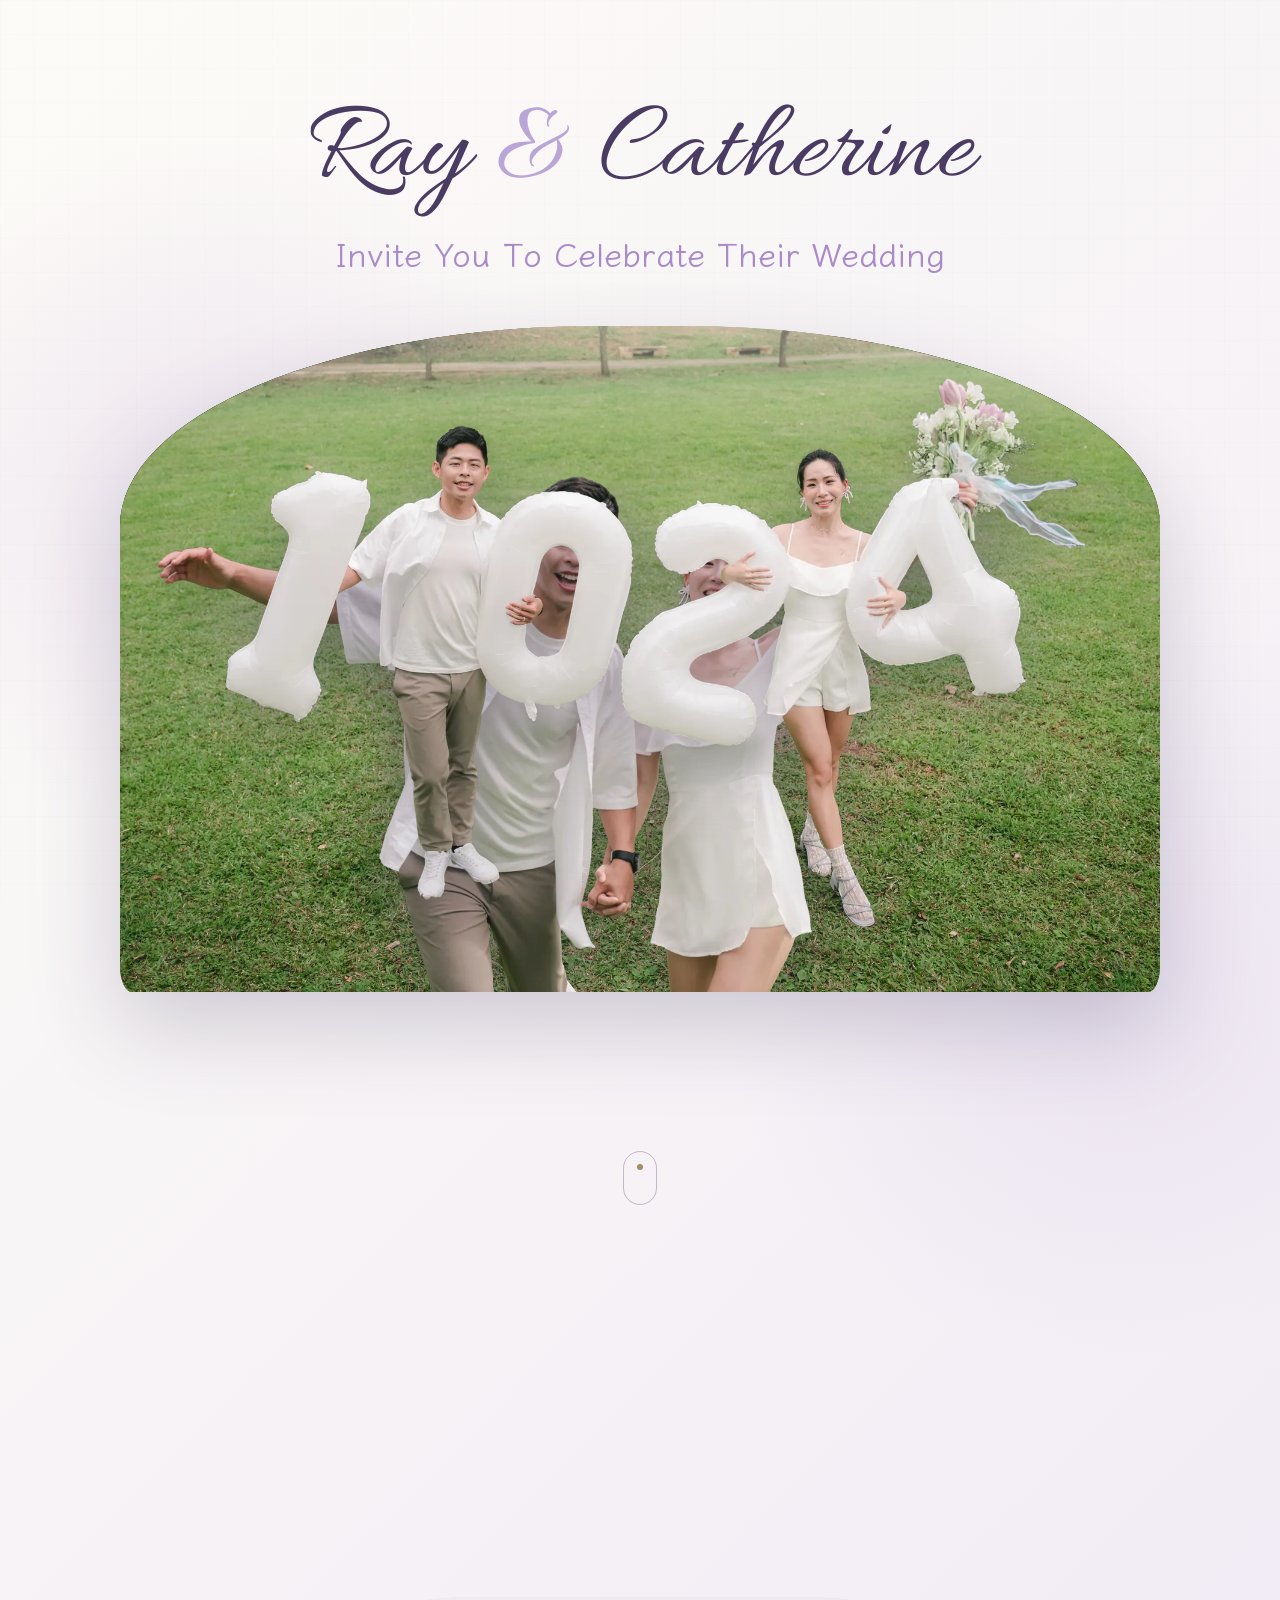
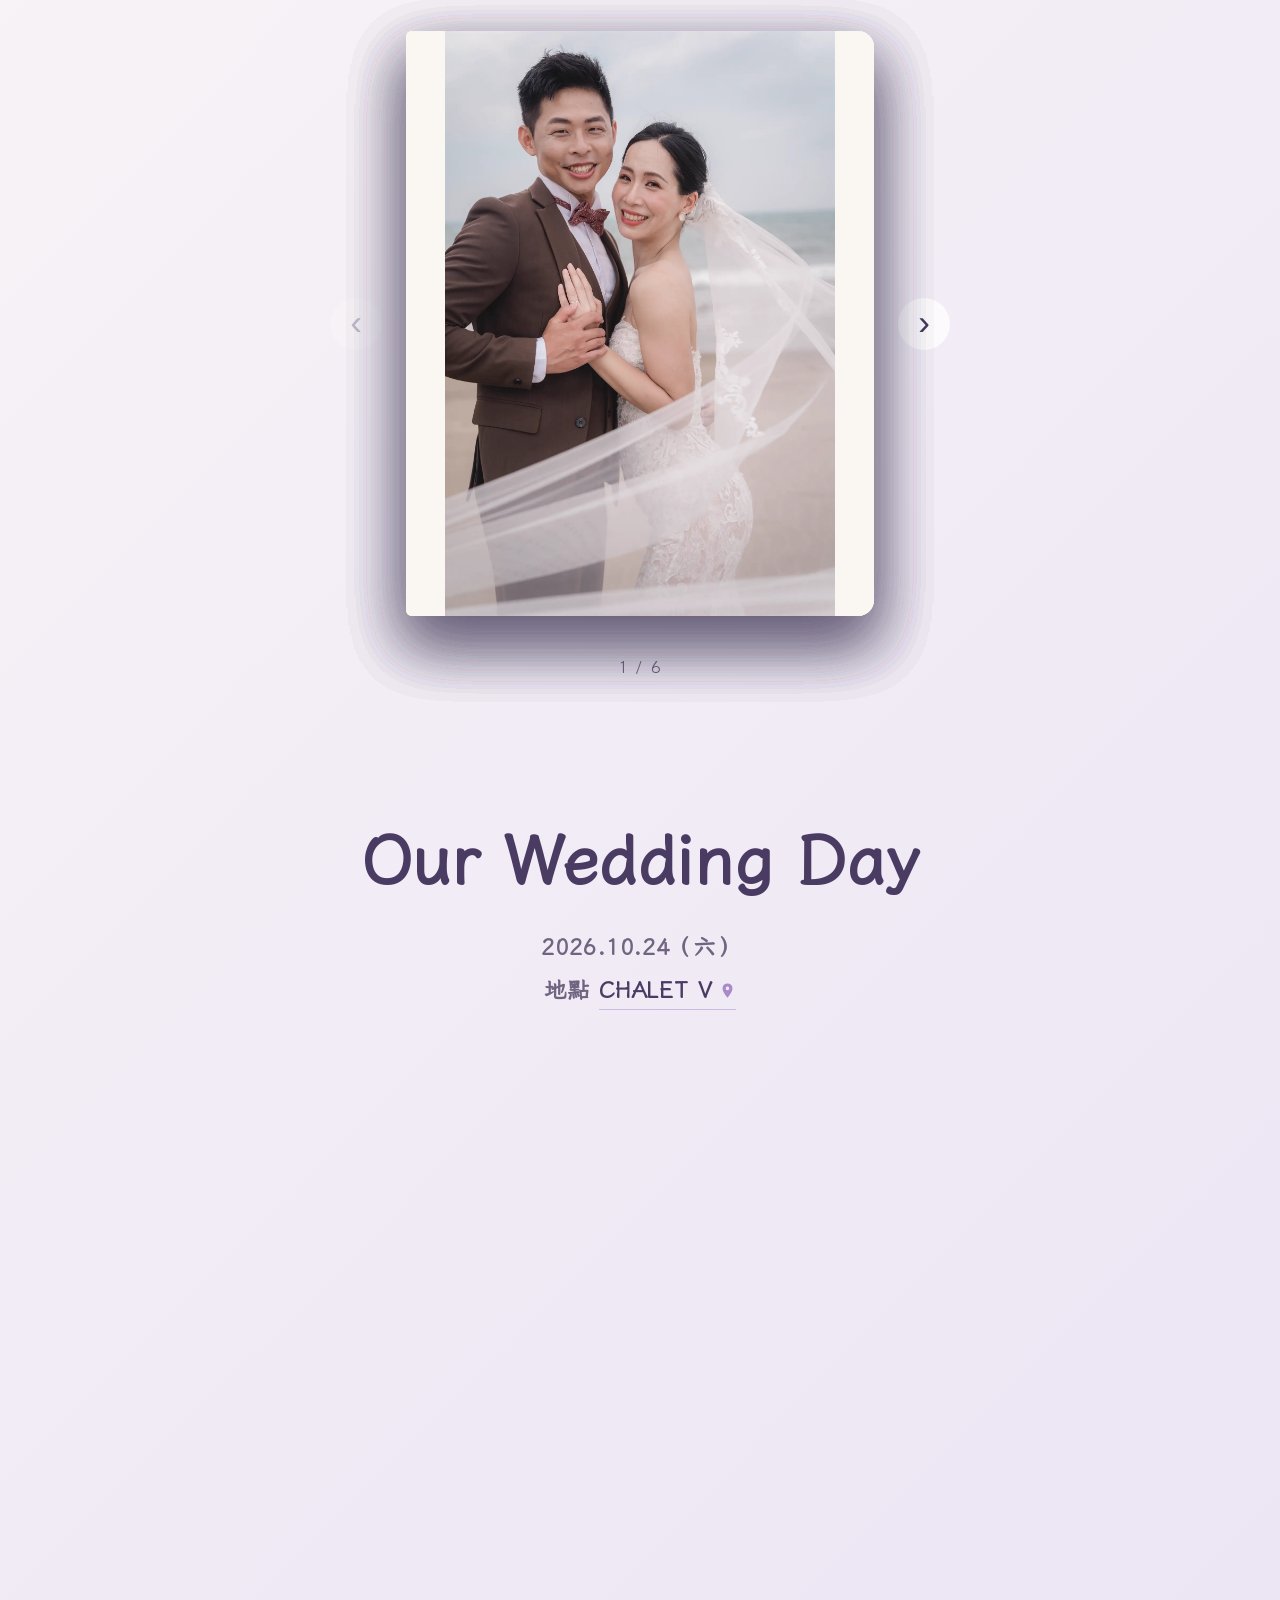
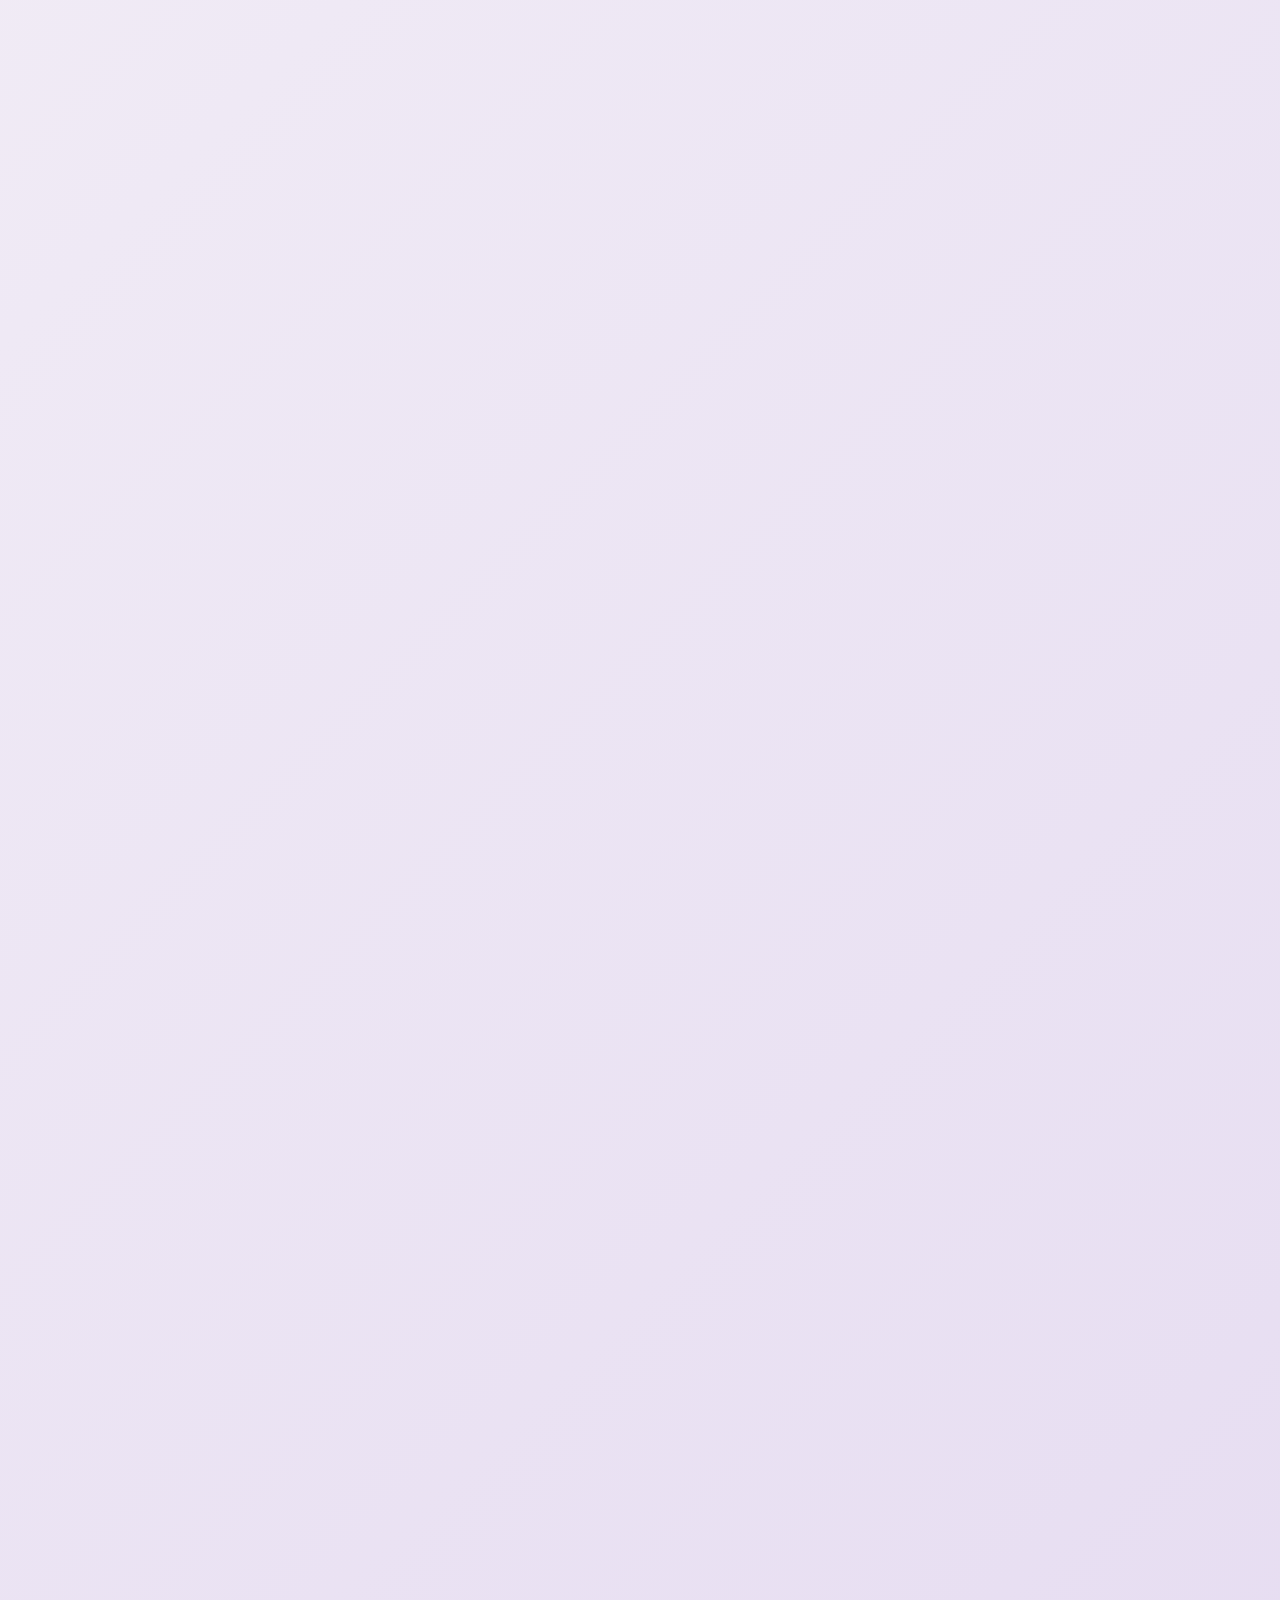
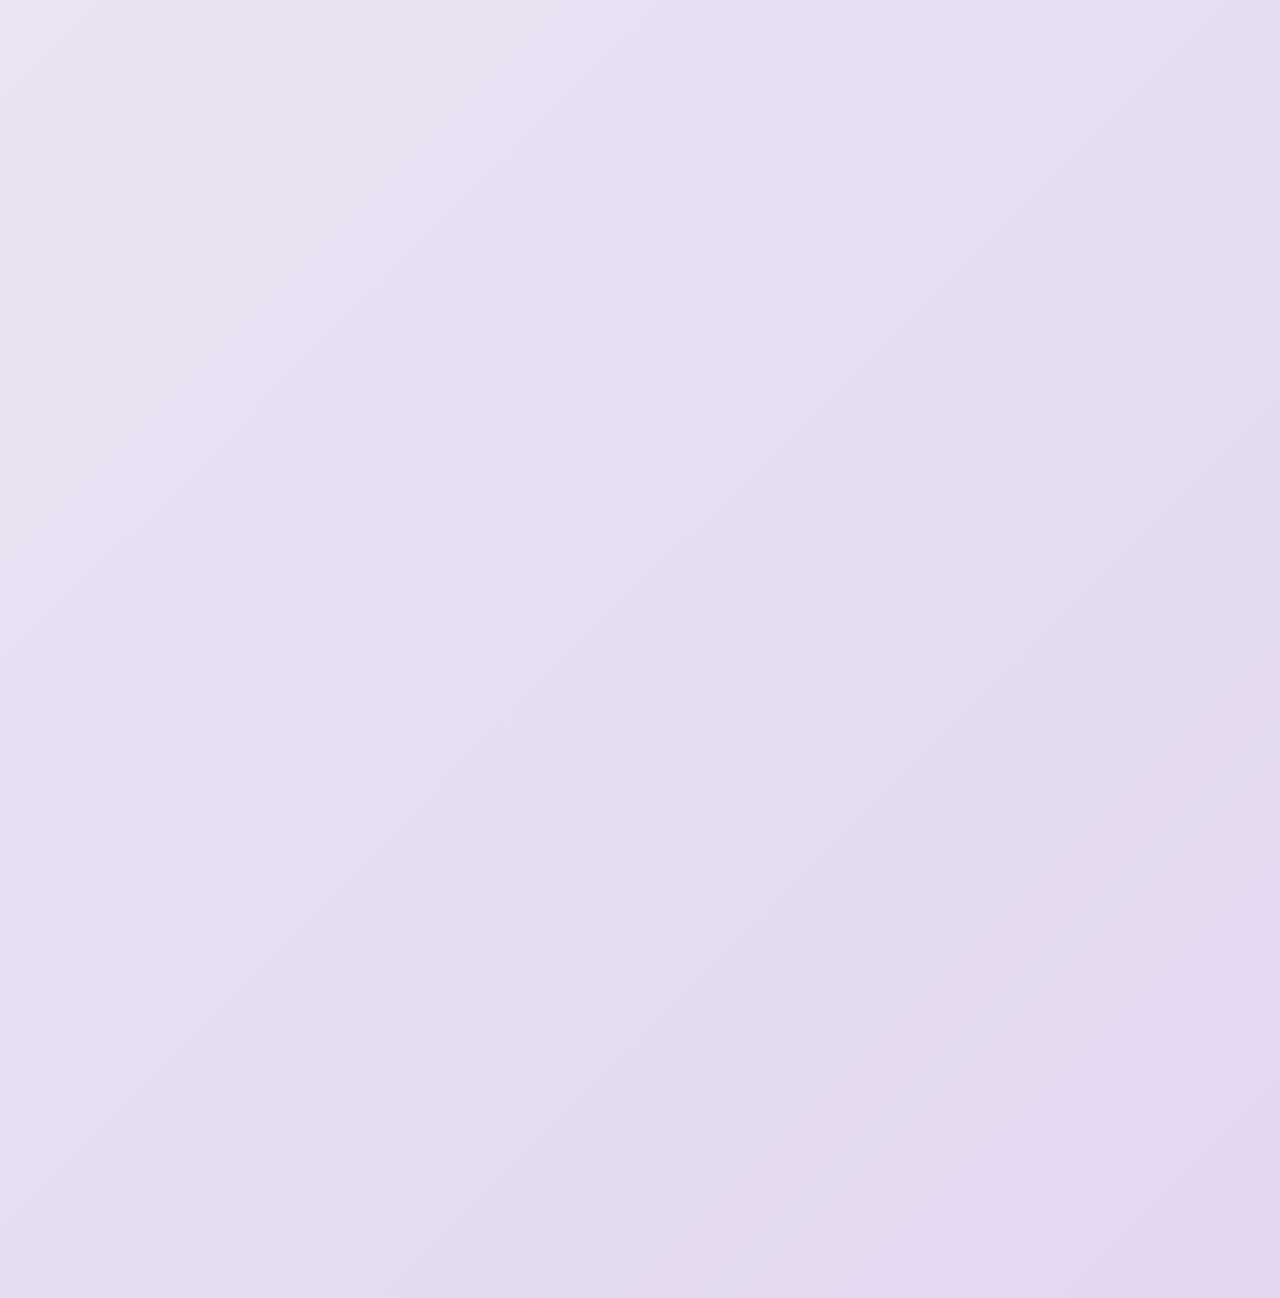
==== commit 763bf414: "feat: 送出飛票動畫、交通資訊改用典華官方說明、文案去標點 - 送出成功後票券飛走 2 秒再自動捲到交通資訊；按鈕不等動畫即解鎖 - 交通：捷運改為文湖線劍南路站 2 號出口步行約 1 分鐘，停車" ====
--- a/index.html
+++ b/index.html
@@ -19,7 +19,6 @@
   <body>
     <header class="hero" id="top">
       <div class="hero__title">
-        <p class="hero__eyebrow" data-reveal style="--reveal-delay: 0ms">October 24, 2026</p>
         <h1 class="hero__names" data-reveal style="--reveal-delay: 120ms">Ray <em>&amp;</em> Catherine</h1>
         <p class="hero__tagline" data-reveal style="--reveal-delay: 260ms">Invite You To Celebrate Their Wedding</p>
       </div>
@@ -70,7 +69,7 @@
       </section>
 
       <div class="hero__intro" data-reveal style="--reveal-delay: 420ms">
-        <p class="hero__copy">誠摯邀請你與我們一起見證這份承諾，在秋日午後分享喜悅與祝福。</p>
+        <p class="hero__copy">誠摯邀請你與我們一起見證這份承諾<br>在秋日午後分享喜悅與祝福</p>
         <a class="button" href="#rsvp">填寫出席回覆</a>
       </div>
 
@@ -83,8 +82,10 @@
       <section class="section intro" id="story">
         <h2 class="section-title">Our Story</h2>
         <p>
-          一路走來，我們帶著彼此的陪伴、家人與朋友的祝福，迎向人生新的篇章。
-          期待在這一天見到你，也把這份溫柔而重要的時刻分享給你。
+          一路走來<br>
+          我們帶著彼此的陪伴與家人朋友的祝福<br>
+          迎向人生新的篇章<br>
+          期待在這一天見到你
         </p>
       </section>
 
@@ -154,28 +155,28 @@
             <time>10:30 - 11:00</time>
             <div>
               <h3>簽到</h3>
-              <p>抵達後請先簽到入席，與我們一起準備迎接儀式。</p>
+              <p>抵達後請先簽到入席<br>與我們一起準備迎接儀式</p>
             </div>
           </li>
           <li>
             <time>11:00 - 11:40</time>
             <div>
               <h3>證婚儀式（室外）</h3>
-              <p>最重要的儀式都會在證婚儀式中舉行，真心邀請大家來證婚儀式，陪伴庭勛和芳恩共同見證這份承諾。</p>
+              <p>最重要的儀式都會在證婚儀式中舉行<br>真心邀請大家一起見證這份承諾</p>
             </div>
           </li>
           <li>
             <time>12:00 - 14:30</time>
             <div>
               <h3>午宴（室內）</h3>
-              <p>採西式自助餐，和我們一起享用午宴與輕鬆相聚。</p>
+              <p>採西式自助餐<br>和我們一起享用午宴與輕鬆相聚</p>
             </div>
           </li>
           <li>
             <time>14:30 - 15:00</time>
             <div>
               <h3>送客</h3>
-              <p>謝謝你的祝福，我們期待留下這一天的合照與回憶。</p>
+              <p>謝謝你的祝福<br>我們期待留下這一天的合照與回憶</p>
             </div>
           </li>
         </ol>
@@ -192,15 +193,15 @@
               <span class="ticket__dot" aria-hidden="true">·</span>
               <span data-config="venueName">CHALET V</span>
             </span>
-            <span class="ticket__cta">RSVP · 填寫出席回覆</span>
+            <span class="ticket__cta">填寫出席回覆</span>
           </span>
         </a>
       </section>
 
       <section class="section rsvp" id="rsvp">
         <div class="rsvp__heading">
-          <h2 class="section-title">RSVP</h2>
-          <p>謝謝你撥空回覆，讓我們能好好為你保留座位。</p>
+          <h2 class="section-title">邀請函</h2>
+          <p>謝謝你撥空回覆<br>讓我們能好好為你保留座位</p>
         </div>
 
         <form class="rsvp-form" id="rsvpForm" novalidate>
@@ -237,7 +238,7 @@
             <div class="guest-section__head">
               <div>
                 <h3>請填寫每一位會到場的人</h3>
-                <p>第一位為本人；若有家眷同行，請逐位新增，方便我們安排餐點與座位。</p>
+                <p>第一位為本人<br>若有家眷同行請逐位新增</p>
               </div>
               <strong id="guestCountSummary">1 位</strong>
             </div>
@@ -255,13 +256,13 @@
         </form>
       </section>
 
-      <section class="section traffic">
-        <h2 class="section-title">Getting There</h2>
+      <section class="section traffic" id="traffic">
+        <h2 class="section-title">如何前往</h2>
         <div class="map-frame" aria-label="CHALET V Google Map">
           <div class="map-fallback">
             <p class="map-fallback__name">CHALET V</p>
             <p class="map-fallback__address" data-config="venueAddress">104 臺北市中山區成功里植福路 8 號</p>
-            <p class="map-fallback__hint">若地圖未顯示，請使用下方導航按鈕。</p>
+            <p class="map-fallback__hint">若地圖未顯示<br>請使用下方導航按鈕</p>
           </div>
           <iframe
             title="CHALET V 地圖"
@@ -273,22 +274,22 @@
         </div>
 
         <div class="map-actions">
-          <a class="map-btn is-primary" data-nav="google" data-config-link="googleDirectionsUrl" href="#" target="_blank" rel="noreferrer">Google 導航</a>
-          <a class="map-btn" data-nav="apple" data-config-link="appleDirectionsUrl" href="#" target="_blank" rel="noreferrer">Apple 地圖</a>
+          <a class="map-btn is-primary" data-config-link="googleDirectionsUrl" href="#" target="_blank" rel="noreferrer">Google 導航</a>
           <button class="map-btn" type="button" id="copy-address" data-copy="venueAddress">複製地址</button>
         </div>
         <div class="note-grid">
           <article>
             <h3>入口位置</h3>
-            <p data-config="entranceNote">入口於典華停車場後方木門處，抵達後請依現場指引入場。</p>
+            <p data-config="entranceNote">入口於典華停車場後方木門處<br>抵達後請依現場指引入場</p>
           </article>
           <article>
             <h3>停車資訊</h3>
-            <p data-config="parkingNote">賓客可享典華停車場 4 小時免費停車；車位先到先停，停滿為主。婚禮桌上會提供停車折抵 QR code，請自行掃碼折抵。</p>
+            <p data-config="parkingNote">大直典華 B2 停車場 車位有限<br>賓客可享 4 小時免費停車<br>鄰近另有收費停車場</p>
+            <a class="text-link" data-config-link="parkingMapUrl" href="#" target="_blank" rel="noreferrer">開啟停車場地圖</a>
           </article>
           <article>
             <h3>大眾運輸</h3>
-            <p data-config="transitNote">搭乘捷運可由文湖線劍南路站或大直站一帶轉乘步行/計程車前往；自行開車請導航至植福路 8 號或典華停車場。</p>
+            <p data-config="transitNote">捷運文湖線 劍南路站 2 號出口<br>步行約 1 分鐘即可抵達<br>公車可搭至捷運劍南路站 步行 3 分鐘</p>
           </article>
         </div>
       </section>
--- a/styles.css
+++ b/styles.css
@@ -413,6 +413,7 @@
   margin: 0;
   overflow: hidden;
   border-radius: 6px 16px 16px 6px;
+  background: var(--paper);
   transform-origin: left center;
   transform: rotateY(0deg);
   backface-visibility: hidden;
@@ -425,8 +426,10 @@
   transform: rotateY(-165deg);
 }
 
+/* 相簿照片完整呈現，不裁切 */
 .album__page img {
-  object-position: center 25%;
+  object-fit: contain;
+  object-position: center;
 }
 
 .album__nav {
@@ -650,6 +653,12 @@
   padding: 0;
 }
 
+/* 由 SITE_CONFIG 寫入的文字用 
+ 斷行，需要 pre-line 才會生效 */
+[data-config] {
+  white-space: pre-line;
+}
+
 /* 時間軸置中堆疊：時間在上、標題在中、說明在下，不畫軸線 */
 .timeline li {
   padding: 0 0 24px;
@@ -661,9 +670,9 @@
 
 .timeline time {
   display: block;
-  margin-bottom: 6px;
+  margin-bottom: 8px;
   color: var(--sand);
-  font-size: var(--text-meta);
+  font-size: 1.05rem;
   font-weight: 700;
   letter-spacing: 0.1em;
 }
@@ -1386,3 +1395,57 @@
     transition: none;
   }
 }
+
+/* 送出中的小動畫：一張票券從表單飛出去 */
+.flying-ticket {
+  position: fixed;
+  z-index: 40;
+  left: 50%;
+  top: 62%;
+  width: 220px;
+  padding: 16px 18px;
+  border-radius: 10px;
+  color: var(--plum);
+  text-align: center;
+  font-weight: 700;
+  letter-spacing: 0.08em;
+  background: linear-gradient(158deg, #fdfaf4, #f1ebe2);
+  box-shadow: 0 20px 40px -18px rgba(59, 48, 80, 0.55);
+  transform: translate(-50%, -50%);
+  animation: ticket-fly 2s cubic-bezier(0.5, 0, 0.2, 1) forwards;
+  pointer-events: none;
+}
+
+.flying-ticket span {
+  display: block;
+  margin-top: 4px;
+  color: var(--sand);
+  font-size: var(--text-meta);
+  letter-spacing: 0.24em;
+}
+
+@keyframes ticket-fly {
+  0% {
+    transform: translate(-50%, -50%) scale(0.6) rotate(-4deg);
+    opacity: 0;
+  }
+  18% {
+    transform: translate(-50%, -50%) scale(1) rotate(-2deg);
+    opacity: 1;
+  }
+  38% {
+    transform: translate(-50%, -58%) scale(1) rotate(2deg);
+    opacity: 1;
+  }
+  100% {
+    transform: translate(120%, -320%) scale(0.35) rotate(22deg);
+    opacity: 0;
+  }
+}
+
+@media (prefers-reduced-motion: reduce) {
+  .flying-ticket {
+    animation: none;
+    opacity: 0;
+  }
+}
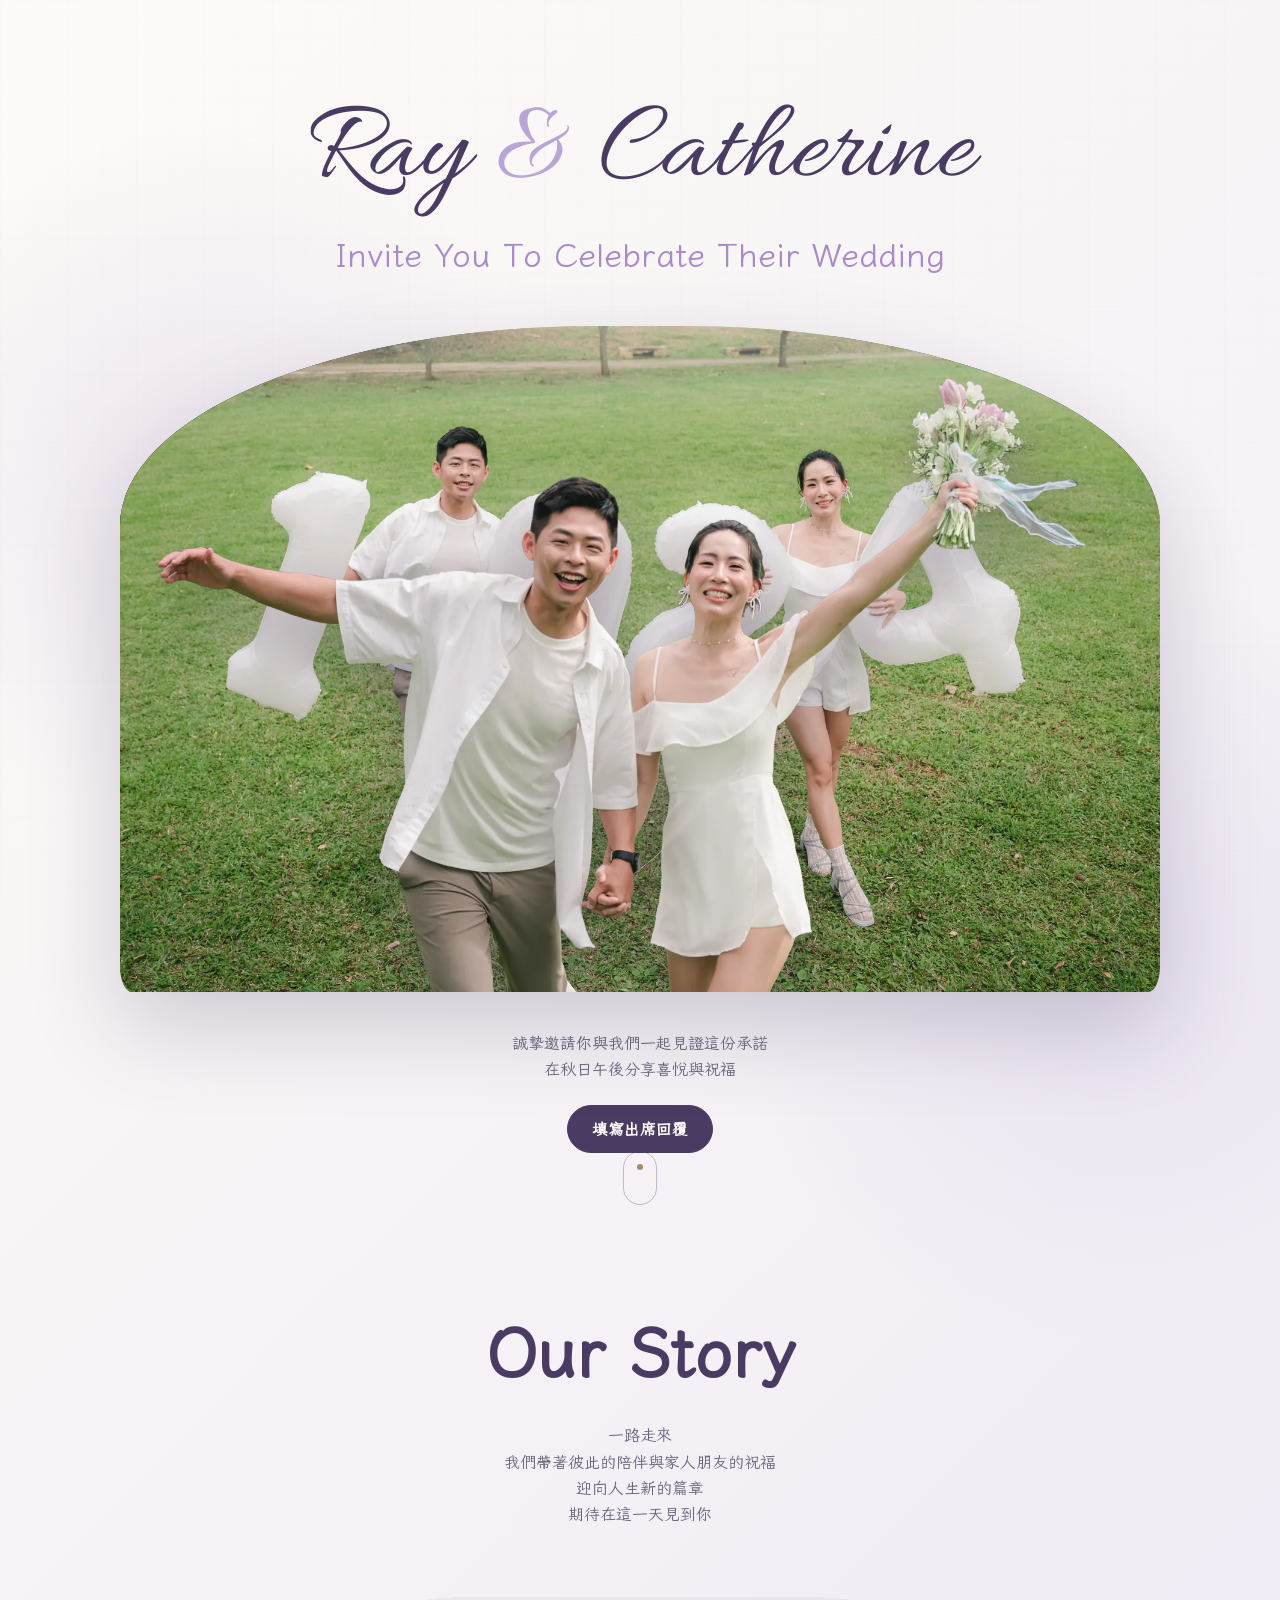
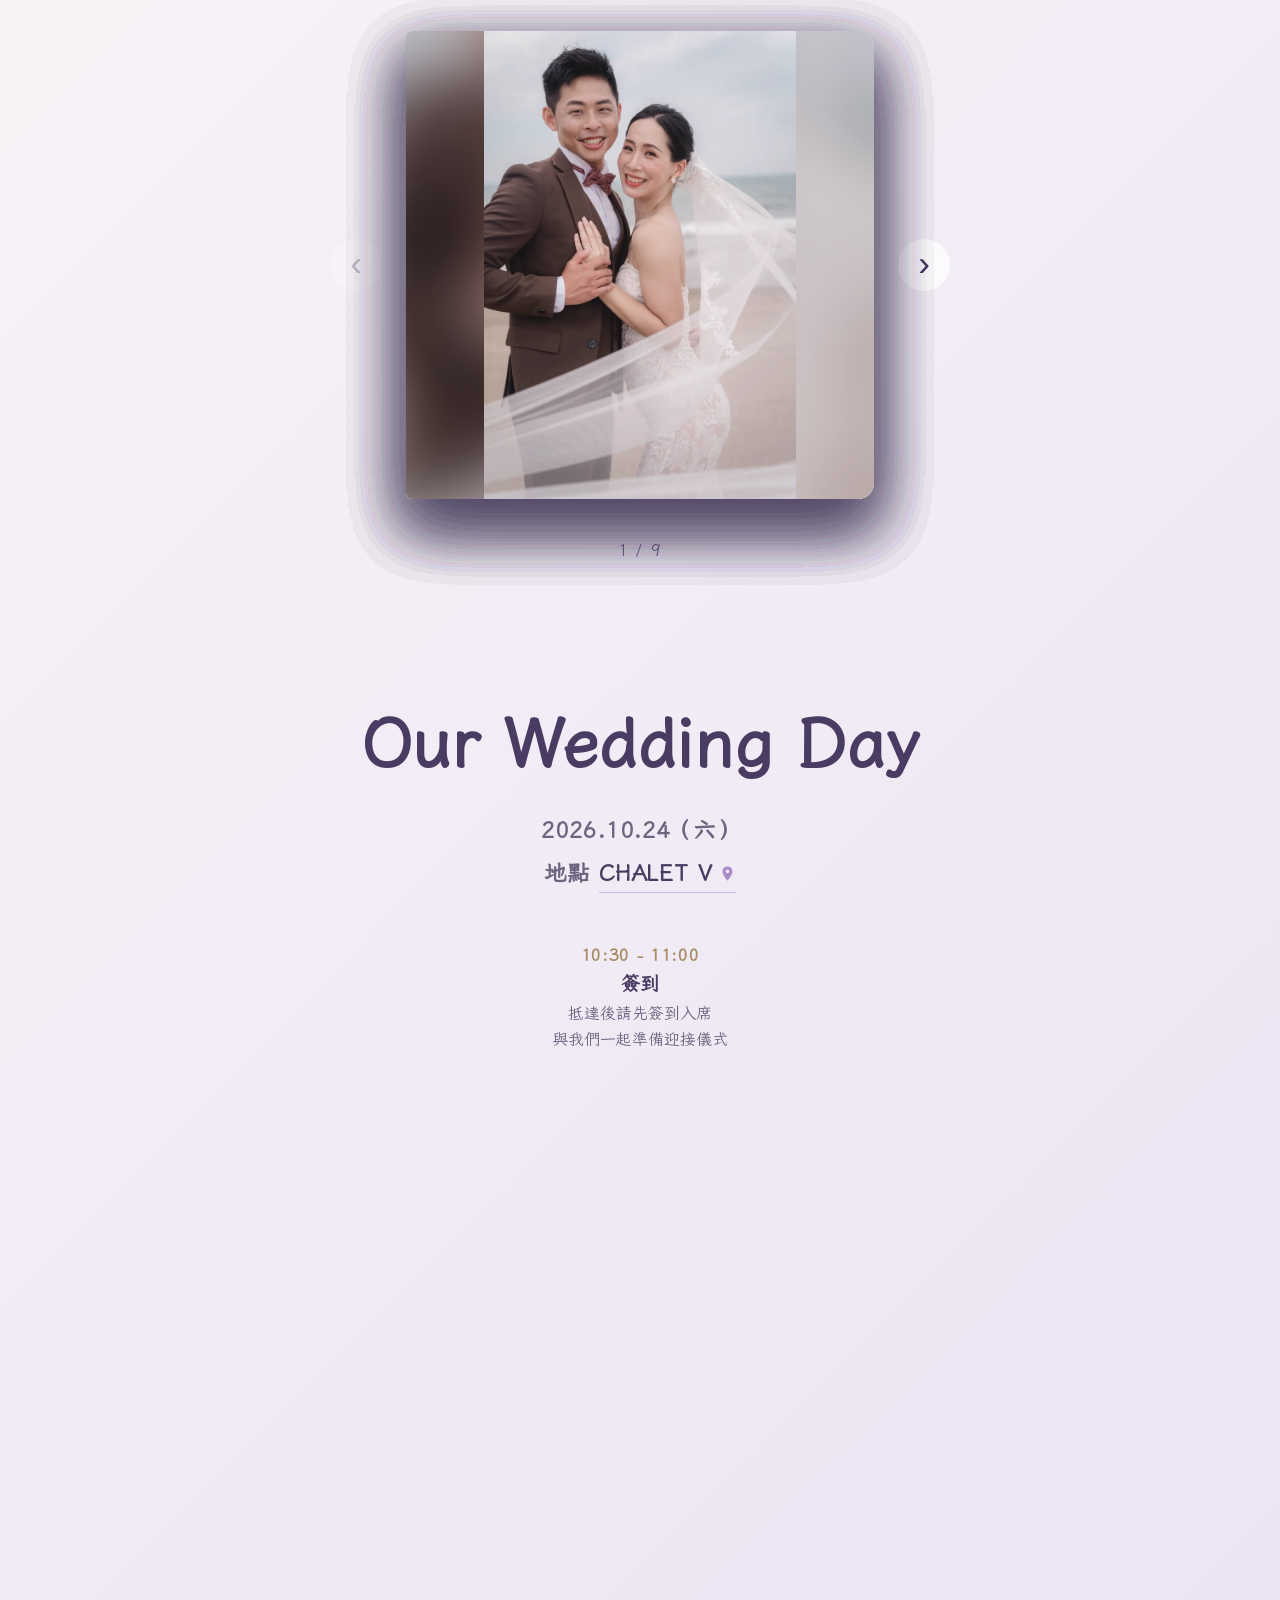
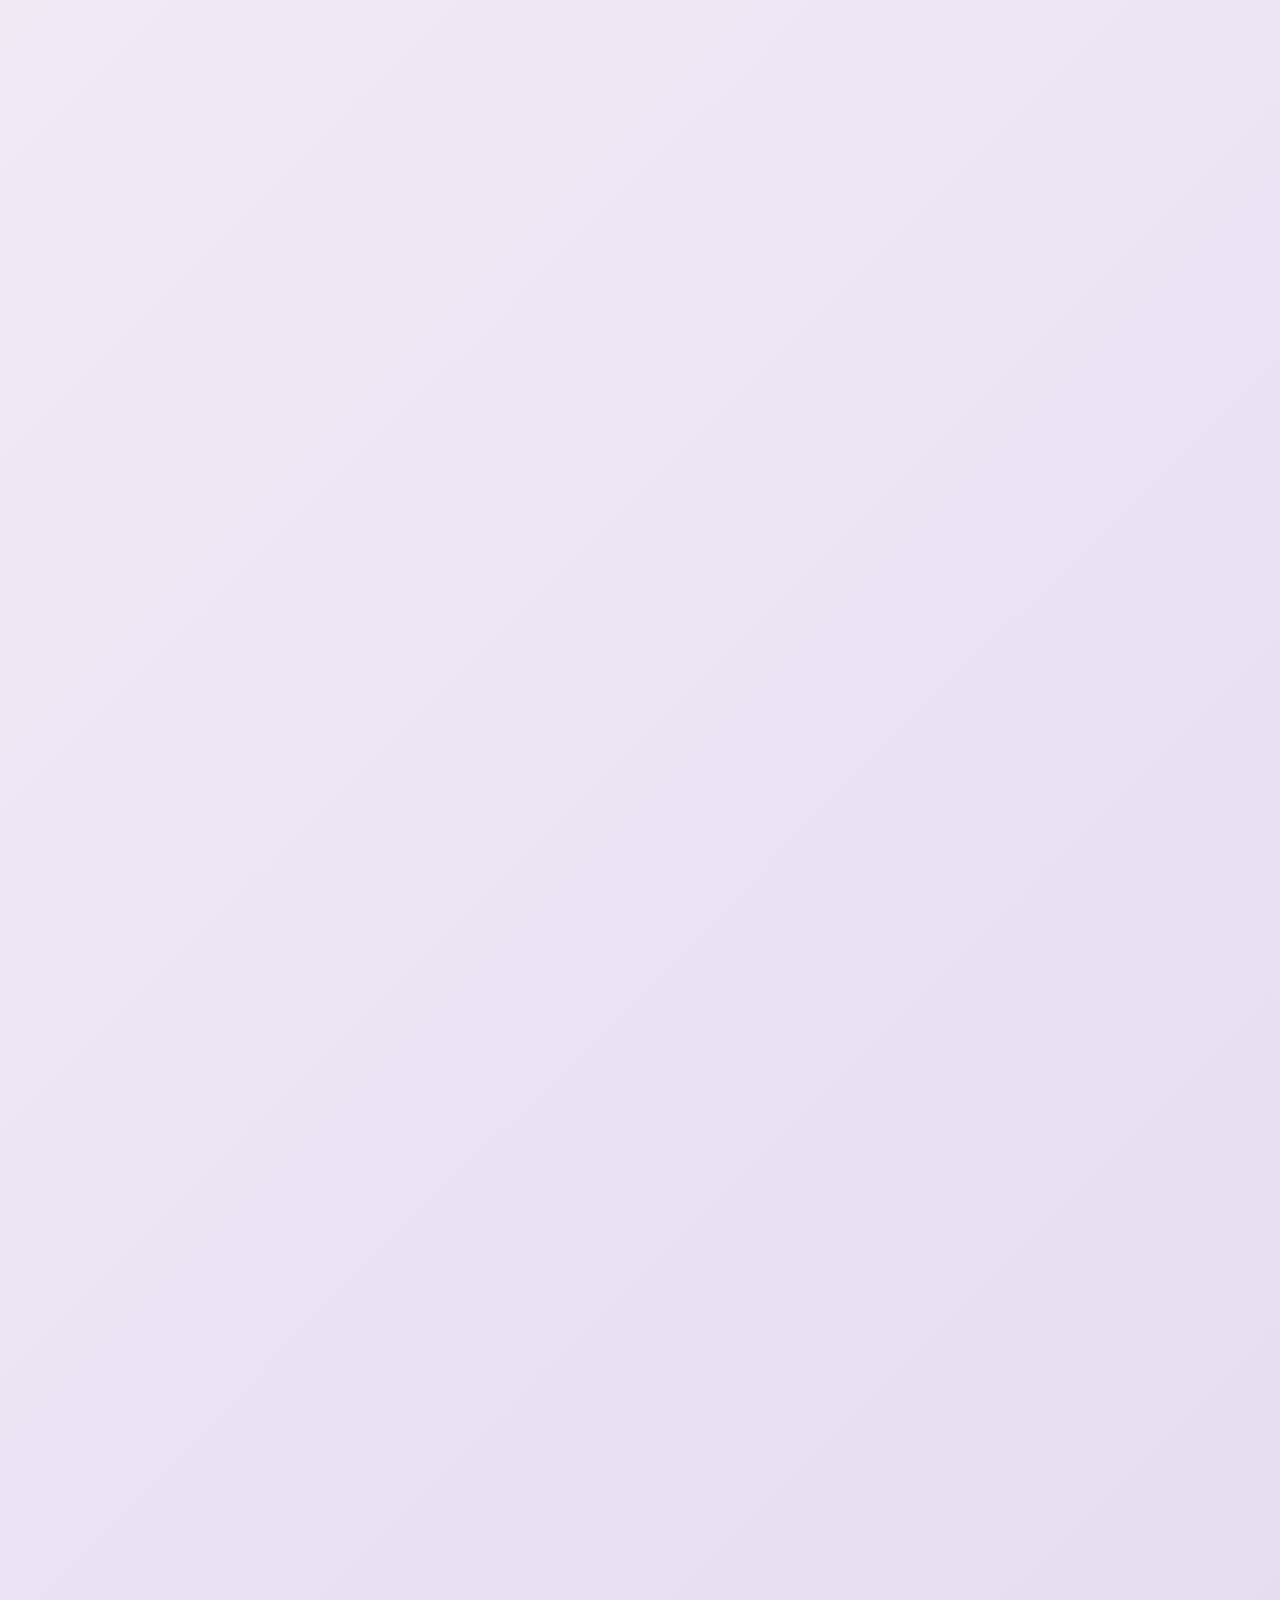
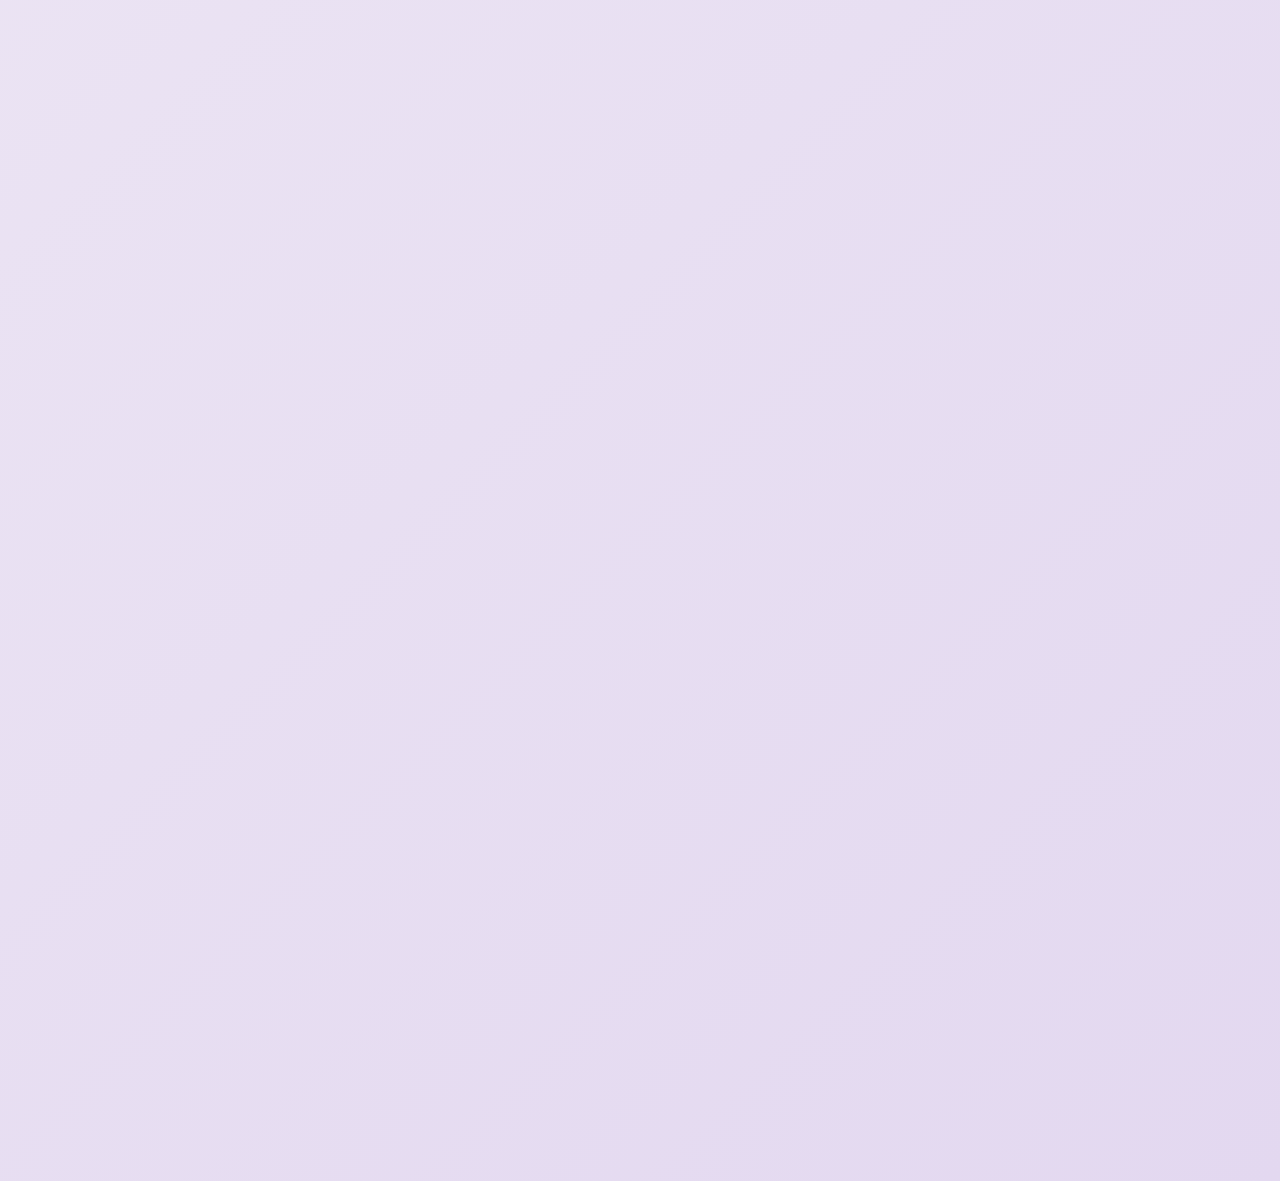
==== commit d200f302: "feat: 首張主視覺改為連拍、相簿改用公版框並新增 3 張照片 - 主視覺第一張改為 8 幀連拍，每幀 0.3 秒播完才切下一張；連拍不疊去背人像，其餘照片的人像改用 data-slide 對應 -" ====
--- a/index.html
+++ b/index.html
@@ -25,10 +25,40 @@
 
       <section class="hero__carousel" aria-label="婚紗照輪播" data-carousel>
         <div class="hero-bases">
-          <picture class="hero-base is-active">
-            <source srcset="assets/hero/hero-01.webp" type="image/webp">
-            <img src="assets/hero/hero-01.jpg" width="1800" height="1200" alt="Ray 與 Catherine 與伴郎伴娘在草地上開心奔跑" fetchpriority="high">
-          </picture>
+          <div class="hero-base hero-base--sequence is-active" data-sequence>
+            <picture class="hero-frame is-active">
+              <source srcset="assets/hero/seq/frame-01.webp" type="image/webp">
+              <img src="assets/hero/seq/frame-01.jpg" width="1600" height="1067" alt="Ray 與 Catherine 的連拍畫面" fetchpriority="high">
+            </picture>
+            <picture class="hero-frame">
+              <source srcset="assets/hero/seq/frame-02.webp" type="image/webp">
+              <img src="assets/hero/seq/frame-02.jpg" width="1600" height="1067" alt="" loading="lazy">
+            </picture>
+            <picture class="hero-frame">
+              <source srcset="assets/hero/seq/frame-03.webp" type="image/webp">
+              <img src="assets/hero/seq/frame-03.jpg" width="1600" height="1067" alt="" loading="lazy">
+            </picture>
+            <picture class="hero-frame">
+              <source srcset="assets/hero/seq/frame-04.webp" type="image/webp">
+              <img src="assets/hero/seq/frame-04.jpg" width="1600" height="1067" alt="" loading="lazy">
+            </picture>
+            <picture class="hero-frame">
+              <source srcset="assets/hero/seq/frame-05.webp" type="image/webp">
+              <img src="assets/hero/seq/frame-05.jpg" width="1600" height="1067" alt="" loading="lazy">
+            </picture>
+            <picture class="hero-frame">
+              <source srcset="assets/hero/seq/frame-06.webp" type="image/webp">
+              <img src="assets/hero/seq/frame-06.jpg" width="1600" height="1067" alt="" loading="lazy">
+            </picture>
+            <picture class="hero-frame">
+              <source srcset="assets/hero/seq/frame-07.webp" type="image/webp">
+              <img src="assets/hero/seq/frame-07.jpg" width="1600" height="1067" alt="" loading="lazy">
+            </picture>
+            <picture class="hero-frame">
+              <source srcset="assets/hero/seq/frame-08.webp" type="image/webp">
+              <img src="assets/hero/seq/frame-08.jpg" width="1600" height="1067" alt="" loading="lazy">
+            </picture>
+          </div>
           <picture class="hero-base">
             <source srcset="assets/hero/hero-02.webp" type="image/webp">
             <img src="assets/hero/hero-02.jpg" width="1800" height="1156" alt="Ray 與 Catherine 的婚紗照" loading="lazy">
@@ -43,19 +73,15 @@
           </picture>
         </div>
         <div class="hero-cuts" aria-hidden="true">
-          <picture class="hero-cut">
-            <source srcset="assets/hero/hero-01-cut.webp" type="image/webp">
-            <img src="assets/hero/hero-01-cut.png" width="1800" height="1200" alt="" loading="lazy">
-          </picture>
-          <picture class="hero-cut">
+          <picture class="hero-cut" data-slide="1">
             <source srcset="assets/hero/hero-02-cut.webp" type="image/webp">
             <img src="assets/hero/hero-02-cut.png" width="1800" height="1156" alt="" loading="lazy">
           </picture>
-          <picture class="hero-cut">
+          <picture class="hero-cut" data-slide="2">
             <source srcset="assets/hero/hero-03-cut.webp" type="image/webp">
             <img src="assets/hero/hero-03-cut.png" width="1800" height="1108" alt="" loading="lazy">
           </picture>
-          <picture class="hero-cut">
+          <picture class="hero-cut" data-slide="3">
             <source srcset="assets/hero/hero-04-cut.webp" type="image/webp">
             <img src="assets/hero/hero-04-cut.png" width="1800" height="1139" alt="" loading="lazy">
           </picture>
@@ -93,39 +119,93 @@
         <button class="album__nav album__nav--prev" type="button" data-album-prev aria-label="上一張照片">‹</button>
         <div class="album__stage" data-album tabindex="0">
           <figure class="album__page is-active">
-            <picture>
+            <picture class="album__page-bg" aria-hidden="true">
+              <source srcset="assets/photos-webp/photo-02.webp" type="image/webp">
+              <img src="assets/photos/photo-02.jpg" alt="" loading="lazy">
+            </picture>
+            <picture class="album__page-photo">
               <source srcset="assets/photos-webp/photo-02.webp" type="image/webp">
               <img src="assets/photos/photo-02.jpg" width="1467" height="2200" alt="Ray 與 Catherine 的海邊合影" loading="lazy">
             </picture>
           </figure>
           <figure class="album__page">
-            <picture>
+            <picture class="album__page-bg" aria-hidden="true">
+              <source srcset="assets/photos-webp/photo-10.webp" type="image/webp">
+              <img src="assets/photos/photo-10.jpg" alt="" loading="lazy">
+            </picture>
+            <picture class="album__page-photo">
               <source srcset="assets/photos-webp/photo-10.webp" type="image/webp">
               <img src="assets/photos/photo-10.jpg" width="1467" height="2200" alt="Ray 與 Catherine 捧著花束大笑" loading="lazy">
             </picture>
           </figure>
           <figure class="album__page">
-            <picture>
+            <picture class="album__page-bg" aria-hidden="true">
+              <source srcset="assets/photos-webp/photo-04.webp" type="image/webp">
+              <img src="assets/photos/photo-04.jpg" alt="" loading="lazy">
+            </picture>
+            <picture class="album__page-photo">
               <source srcset="assets/photos-webp/photo-04.webp" type="image/webp">
               <img src="assets/photos/photo-04.jpg" width="2200" height="1757" alt="Ray 與 Catherine 在彩帶中慶祝" loading="lazy">
             </picture>
           </figure>
           <figure class="album__page">
-            <picture>
+            <picture class="album__page-bg" aria-hidden="true">
+              <source srcset="assets/photos-webp/photo-03.webp" type="image/webp">
+              <img src="assets/photos/photo-03.jpg" alt="" loading="lazy">
+            </picture>
+            <picture class="album__page-photo">
               <source srcset="assets/photos-webp/photo-03.webp" type="image/webp">
               <img src="assets/photos/photo-03.jpg" width="1467" height="2200" alt="新郎與新娘走在海灘上" loading="lazy">
             </picture>
           </figure>
           <figure class="album__page">
-            <picture>
+            <picture class="album__page-bg" aria-hidden="true">
+              <source srcset="assets/photos-webp/photo-05.webp" type="image/webp">
+              <img src="assets/photos/photo-05.jpg" alt="" loading="lazy">
+            </picture>
+            <picture class="album__page-photo">
               <source srcset="assets/photos-webp/photo-05.webp" type="image/webp">
               <img src="assets/photos/photo-05.jpg" width="1467" height="2200" alt="Catherine 穿著婚紗站在林間" loading="lazy">
             </picture>
           </figure>
           <figure class="album__page">
-            <picture>
+            <picture class="album__page-bg" aria-hidden="true">
+              <source srcset="assets/photos-webp/photo-09.webp" type="image/webp">
+              <img src="assets/photos/photo-09.jpg" alt="" loading="lazy">
+            </picture>
+            <picture class="album__page-photo">
               <source srcset="assets/photos-webp/photo-09.webp" type="image/webp">
               <img src="assets/photos/photo-09.jpg" width="1467" height="2200" alt="Ray 在海邊單膝跪在 Catherine 身旁" loading="lazy">
+            </picture>
+          </figure>
+          <figure class="album__page">
+            <picture class="album__page-bg" aria-hidden="true">
+              <source srcset="assets/photos-webp/photo-11.webp" type="image/webp">
+              <img src="assets/photos/photo-11.jpg" alt="" loading="lazy">
+            </picture>
+            <picture class="album__page-photo">
+              <source srcset="assets/photos-webp/photo-11.webp" type="image/webp">
+              <img src="assets/photos/photo-11.jpg" width="1600" height="1067" alt="Ray 與 Catherine 的婚紗照" loading="lazy">
+            </picture>
+          </figure>
+          <figure class="album__page">
+            <picture class="album__page-bg" aria-hidden="true">
+              <source srcset="assets/photos-webp/photo-12.webp" type="image/webp">
+              <img src="assets/photos/photo-12.jpg" alt="" loading="lazy">
+            </picture>
+            <picture class="album__page-photo">
+              <source srcset="assets/photos-webp/photo-12.webp" type="image/webp">
+              <img src="assets/photos/photo-12.jpg" width="1600" height="1067" alt="Ray 與 Catherine 的婚紗照" loading="lazy">
+            </picture>
+          </figure>
+          <figure class="album__page">
+            <picture class="album__page-bg" aria-hidden="true">
+              <source srcset="assets/photos-webp/photo-13.webp" type="image/webp">
+              <img src="assets/photos/photo-13.jpg" alt="" loading="lazy">
+            </picture>
+            <picture class="album__page-photo">
+              <source srcset="assets/photos-webp/photo-13.webp" type="image/webp">
+              <img src="assets/photos/photo-13.jpg" width="1600" height="2400" alt="Ray 與 Catherine 的婚紗照" loading="lazy">
             </picture>
           </figure>
         </div>
--- a/styles.css
+++ b/styles.css
@@ -294,6 +294,17 @@
   visibility: visible;
 }
 
+/* 連拍：8 幀疊在同一格，逐幀顯示 */
+.hero-frame {
+  position: absolute;
+  inset: 0;
+  visibility: hidden;
+}
+
+.hero-frame.is-active {
+  visibility: visible;
+}
+
 .hero-base img,
 .hero-cut img {
   object-position: center 32%;
@@ -396,9 +407,13 @@
   perspective: 1800px;
 }
 
+/*
+ * 公版框：比例固定（框不會跳、左右按鈕不會移位），
+ * 照片本身 contain 完整呈現絕不裁切，空掉的地方用同一張照片放大模糊當底，所以也不會有白邊。
+ */
 .album__stage {
   position: relative;
-  aspect-ratio: 4 / 5;
+  aspect-ratio: 1 / 1;
   transform-style: preserve-3d;
 }
 
@@ -426,10 +441,22 @@
   transform: rotateY(-165deg);
 }
 
-/* 相簿照片完整呈現，不裁切 */
-.album__page img {
+/* 背景：同一張照片放大模糊，填滿框內空白 */
+.album__page-bg,
+.album__page-photo {
+  position: absolute;
+  inset: 0;
+}
+
+.album__page-bg img {
+  object-fit: cover;
+  transform: scale(1.25);
+  filter: blur(26px) saturate(1.1) brightness(0.92);
+}
+
+/* 前景：照片完整呈現，絕不裁切 */
+.album__page-photo img {
   object-fit: contain;
-  object-position: center;
 }
 
 .album__nav {
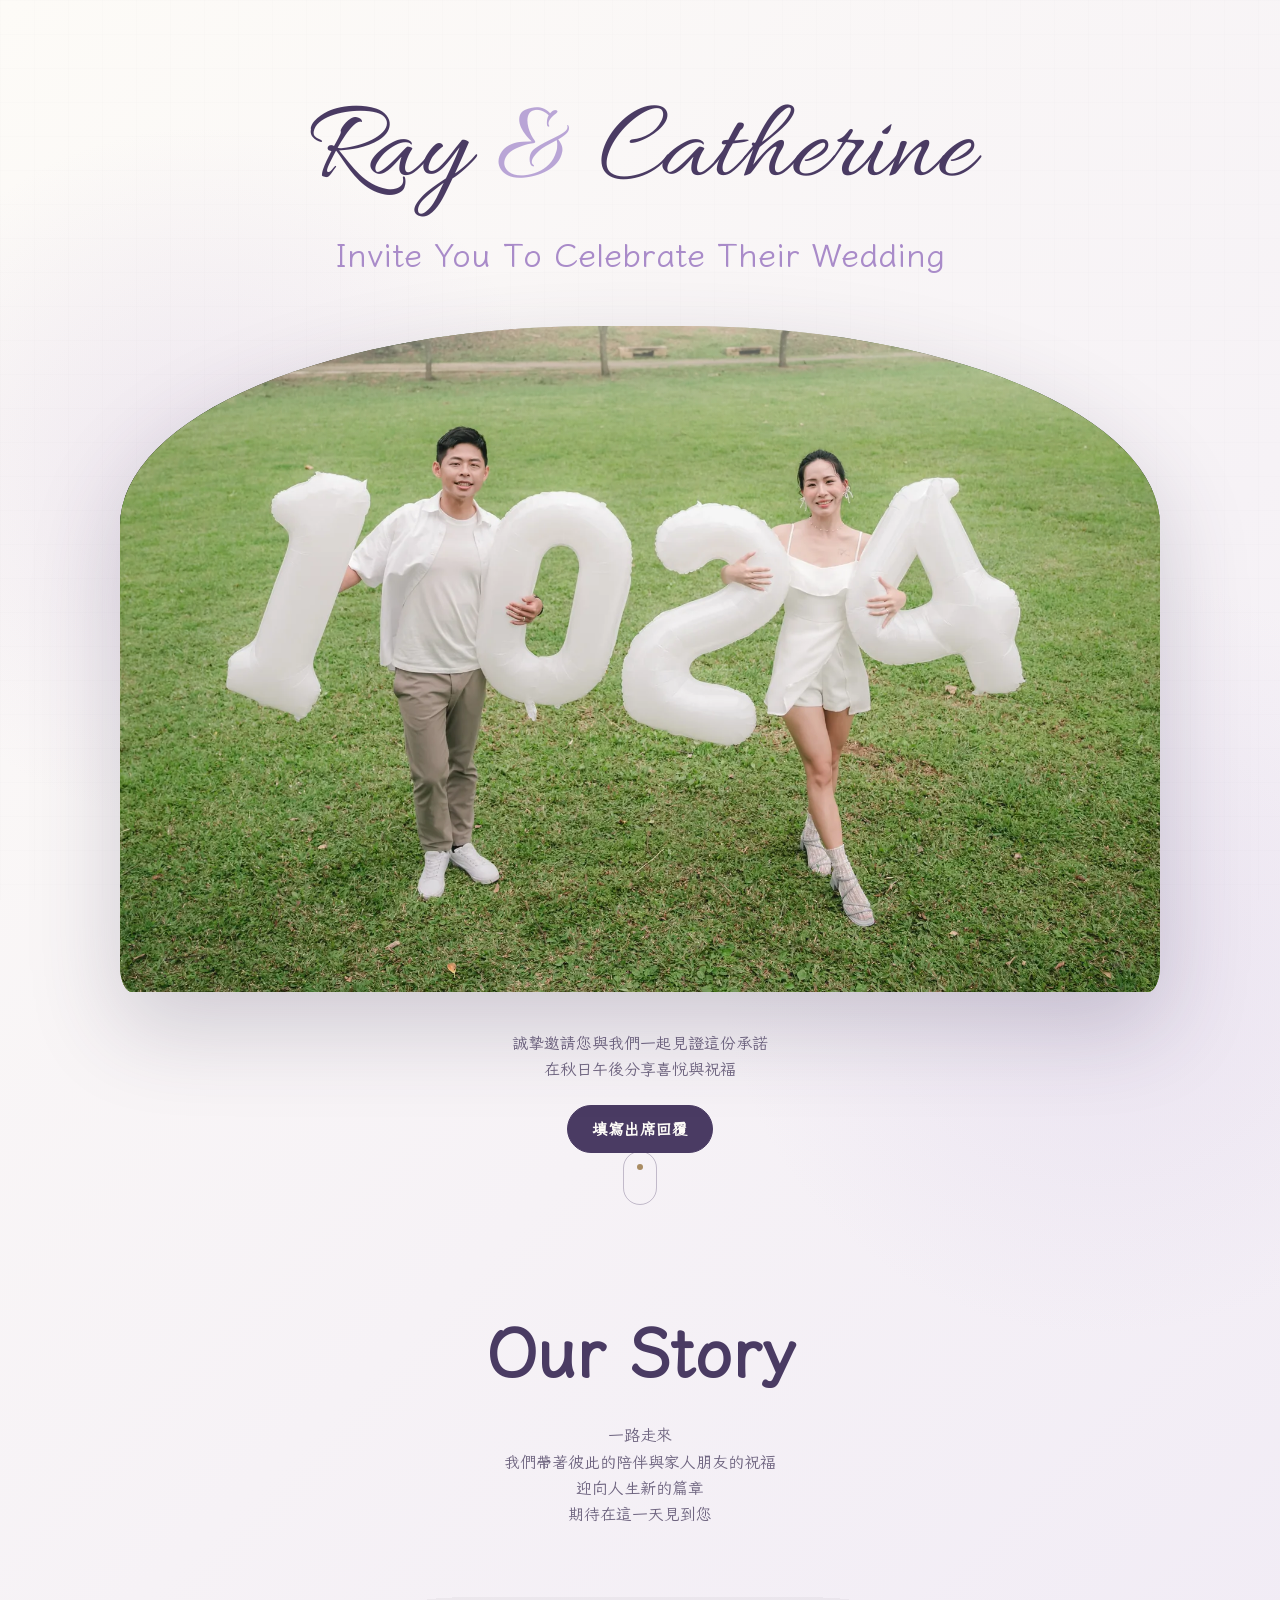
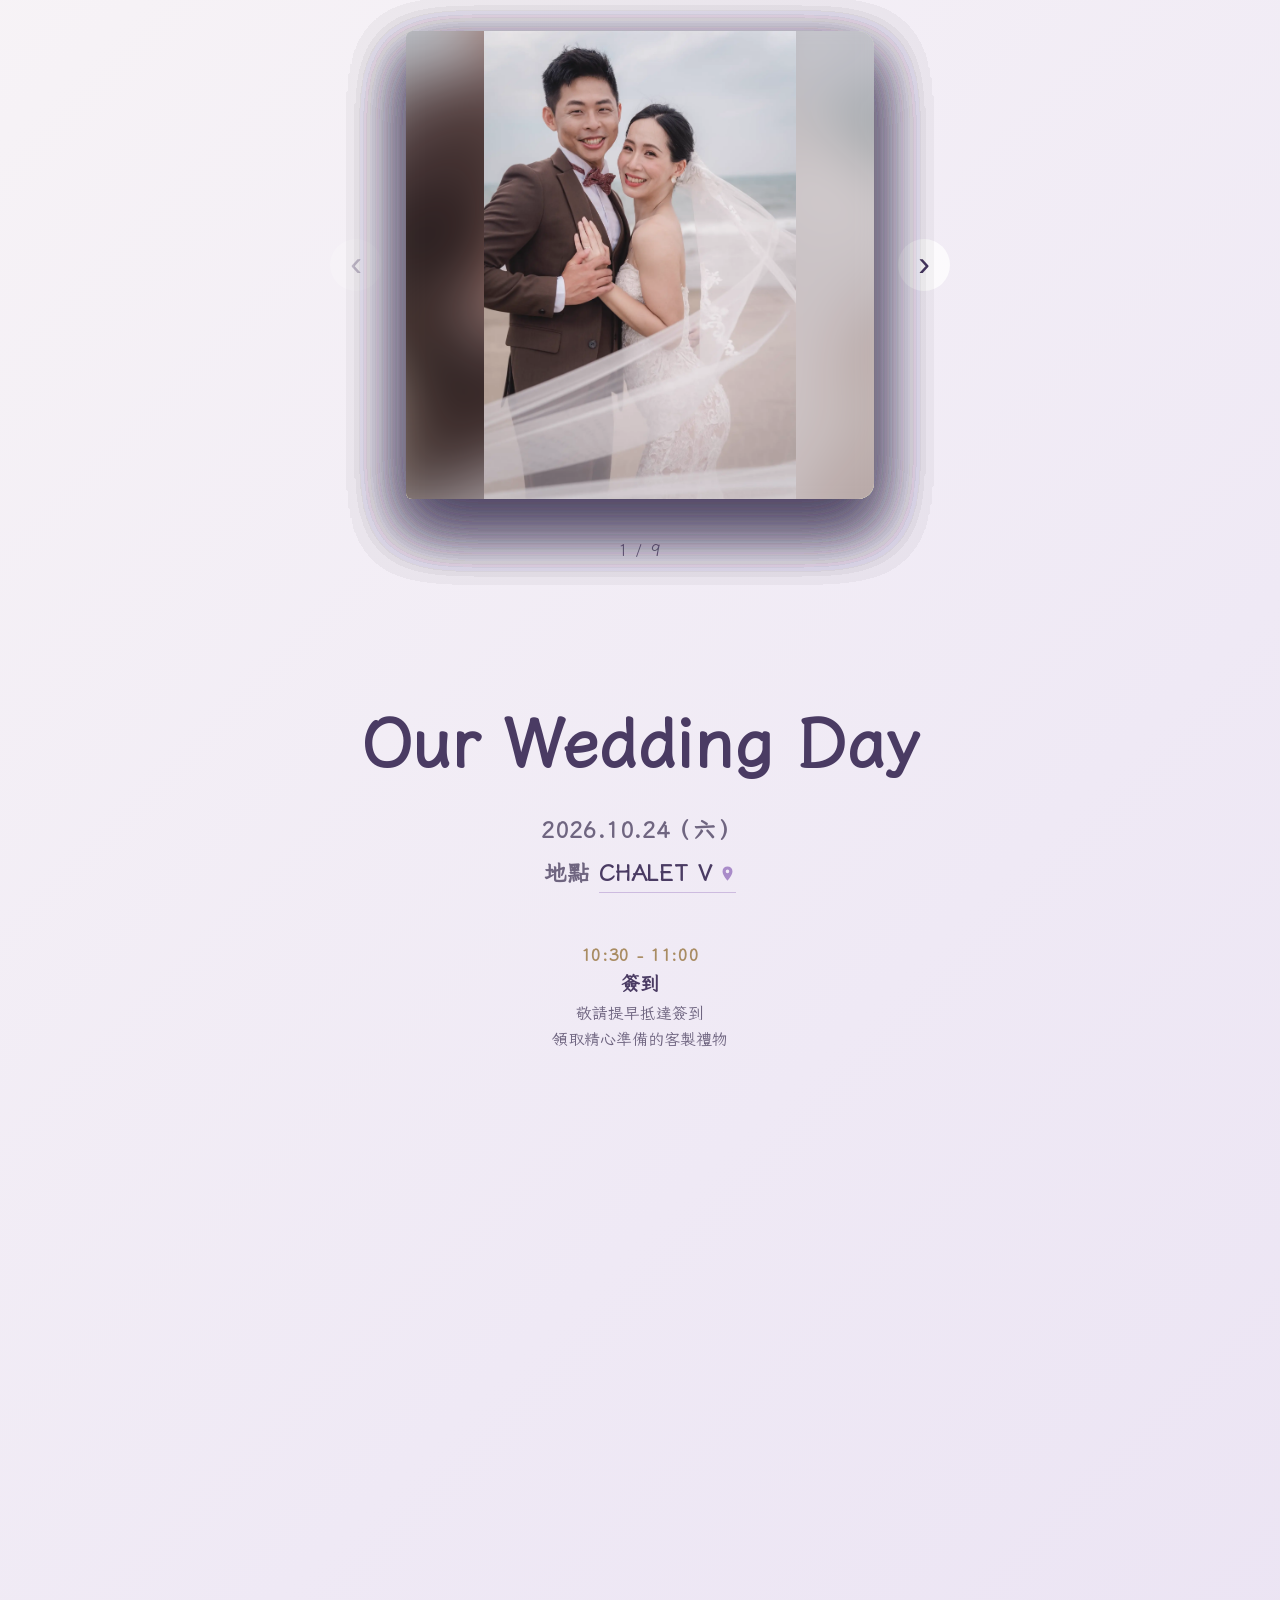
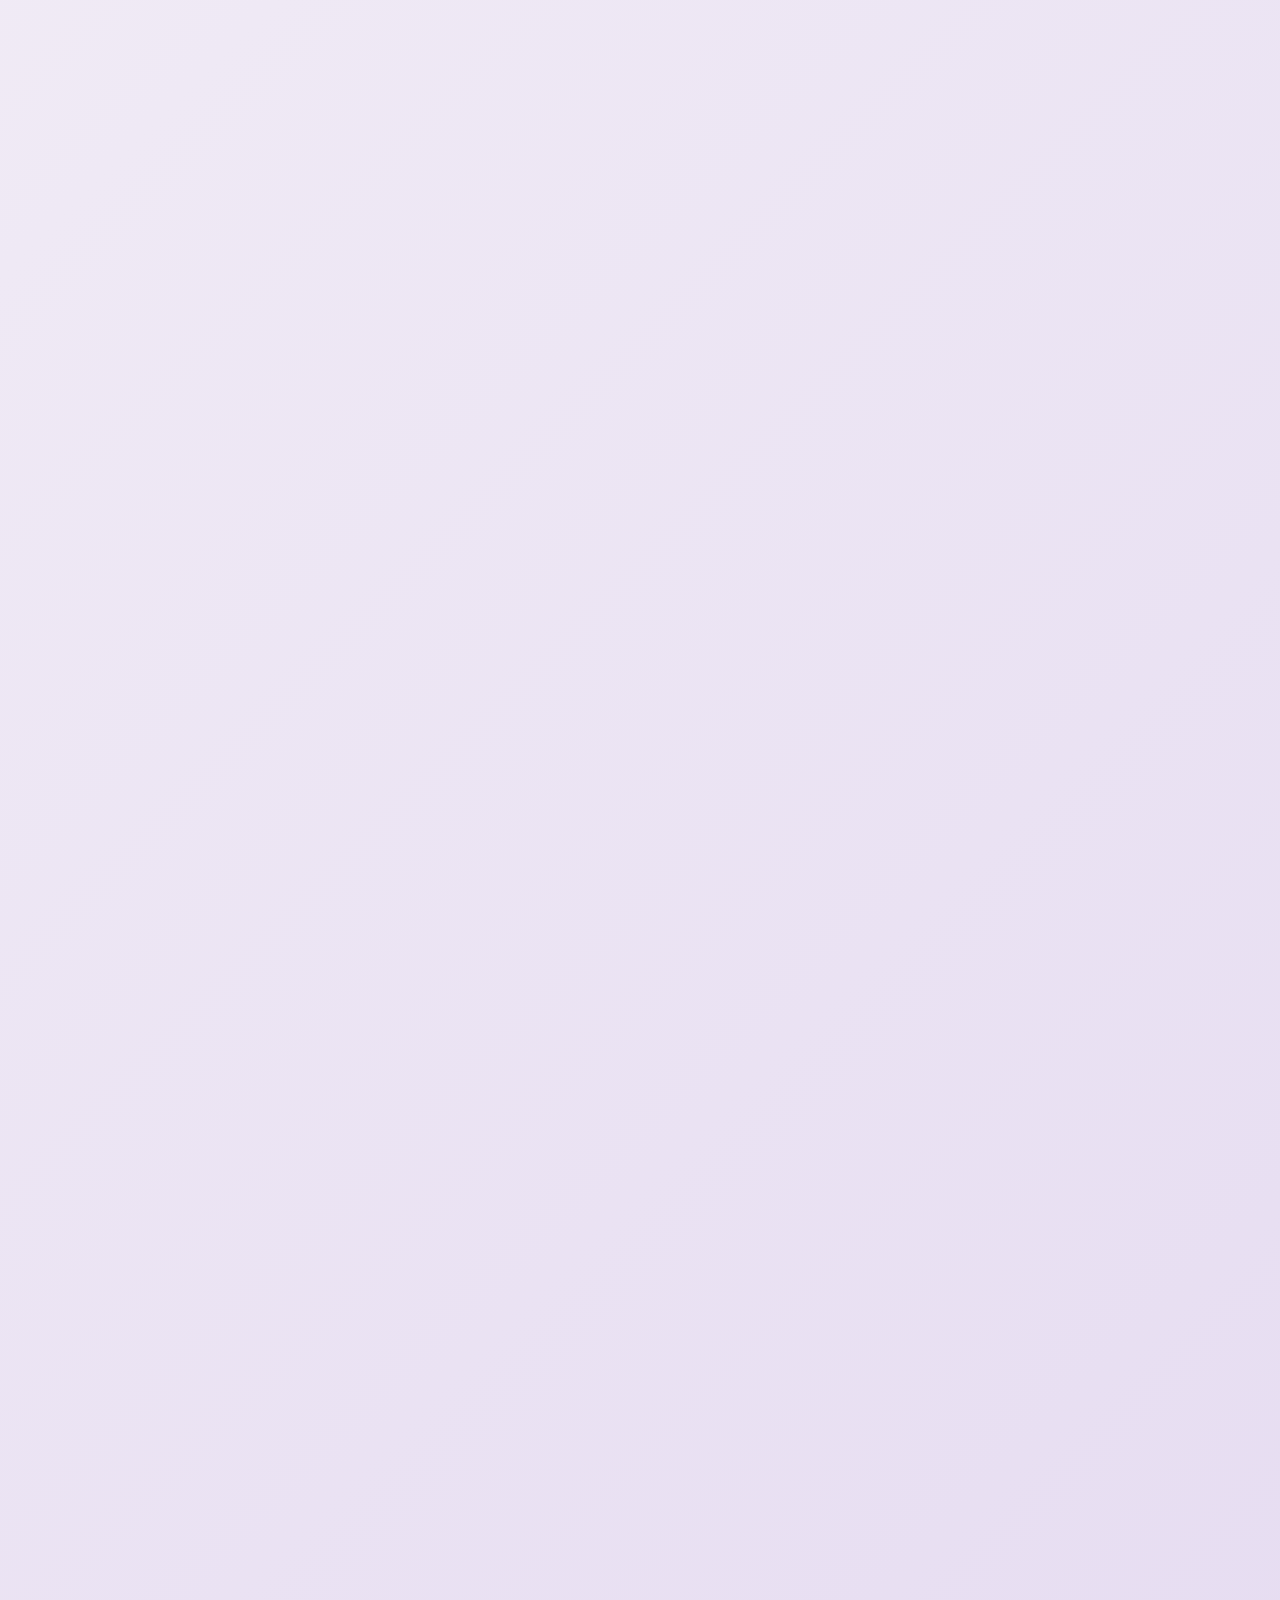
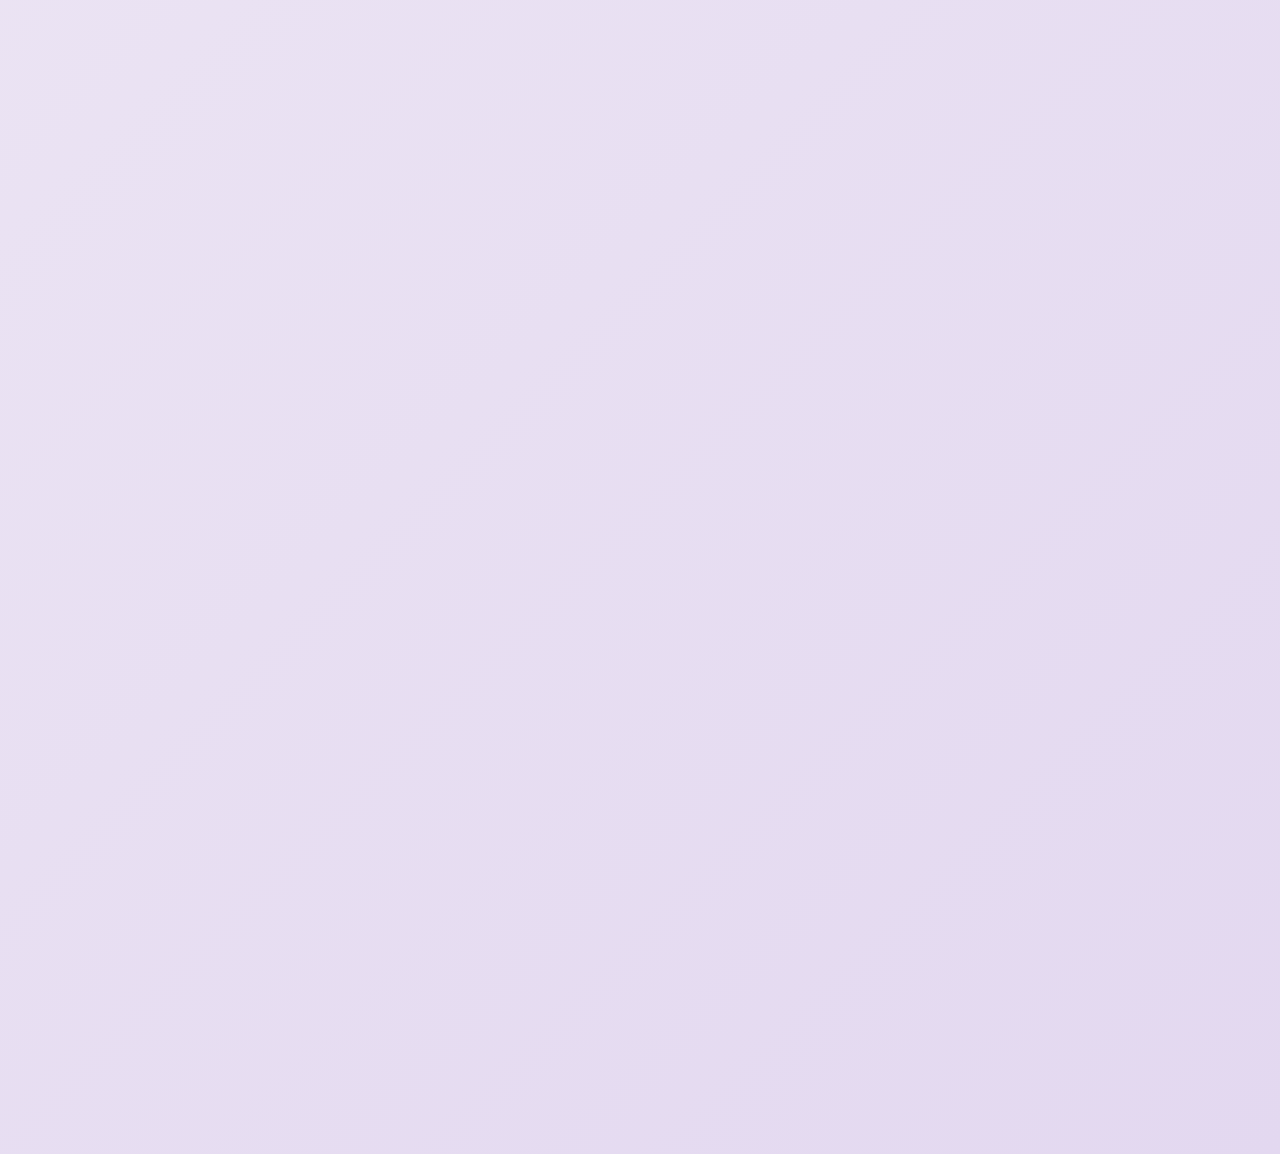
==== commit fd7cbde4: "docs: 調整流程文案並統一改用敬稱 - 簽到改為「敬請提早抵達簽到 領取精心準備的客製禮物」 - 午宴只保留「採西式自助餐」 - 全站可見文字的「你」一律改為「您」，並清掉殘留的逗號句號" ====
--- a/index.html
+++ b/index.html
@@ -3,10 +3,10 @@
   <head>
     <meta charset="utf-8">
     <meta name="viewport" content="width=device-width, initial-scale=1">
-    <meta name="description" content="Ray 與 Catherine 的婚禮邀請函，邀請你在 2026 年 10 月 24 日一同見證。">
+    <meta name="description" content="Ray 與 Catherine 的婚禮邀請函，邀請您在 2026 年 10 月 24 日一同見證。">
     <meta name="theme-color" content="#efe9f5">
     <meta property="og:title" content="Ray & Catherine Wedding">
-    <meta property="og:description" content="誠摯邀請你與我們一起見證 2026 年 10 月 24 日的婚禮。">
+    <meta property="og:description" content="誠摯邀請您與我們一起見證 2026 年 10 月 24 日的婚禮。">
     <meta property="og:type" content="website">
     <meta property="og:image" content="assets/photos/photo-01.jpg">
     <title>Ray & Catherine Wedding</title>
@@ -95,7 +95,7 @@
       </section>
 
       <div class="hero__intro" data-reveal style="--reveal-delay: 420ms">
-        <p class="hero__copy">誠摯邀請你與我們一起見證這份承諾<br>在秋日午後分享喜悅與祝福</p>
+        <p class="hero__copy">誠摯邀請您與我們一起見證這份承諾<br>在秋日午後分享喜悅與祝福</p>
         <a class="button" href="#rsvp">填寫出席回覆</a>
       </div>
 
@@ -111,7 +111,7 @@
           一路走來<br>
           我們帶著彼此的陪伴與家人朋友的祝福<br>
           迎向人生新的篇章<br>
-          期待在這一天見到你
+          期待在這一天見到您
         </p>
       </section>
 
@@ -235,7 +235,7 @@
             <time>10:30 - 11:00</time>
             <div>
               <h3>簽到</h3>
-              <p>抵達後請先簽到入席<br>與我們一起準備迎接儀式</p>
+              <p>敬請提早抵達簽到<br>領取精心準備的客製禮物</p>
             </div>
           </li>
           <li>
@@ -249,14 +249,14 @@
             <time>12:00 - 14:30</time>
             <div>
               <h3>午宴（室內）</h3>
-              <p>採西式自助餐<br>和我們一起享用午宴與輕鬆相聚</p>
+              <p>採西式自助餐</p>
             </div>
           </li>
           <li>
             <time>14:30 - 15:00</time>
             <div>
               <h3>送客</h3>
-              <p>謝謝你的祝福<br>我們期待留下這一天的合照與回憶</p>
+              <p>謝謝您的祝福<br>我們期待留下這一天的合照與回憶</p>
             </div>
           </li>
         </ol>
@@ -281,7 +281,7 @@
       <section class="section rsvp" id="rsvp">
         <div class="rsvp__heading">
           <h2 class="section-title">邀請函</h2>
-          <p>謝謝你撥空回覆<br>讓我們能好好為你保留座位</p>
+          <p>謝謝您撥空回覆<br>讓我們能好好為您保留座位</p>
         </div>
 
         <form class="rsvp-form" id="rsvpForm" novalidate>
@@ -310,7 +310,7 @@
             <legend>出席調查 <span>*</span></legend>
             <label><input type="radio" name="attendancePlan" value="ceremony_banquet"> 出席證婚和午宴</label>
             <label><input type="radio" name="attendancePlan" value="banquet"> 出席午宴</label>
-            <label><input type="radio" name="attendancePlan" value="none"> 雖然無法到場，但會在遠方獻上滿滿的祝福</label>
+            <label><input type="radio" name="attendancePlan" value="none"> 雖然無法到場 但會在遠方獻上滿滿的祝福</label>
             <p class="field-error" id="attendancePlanError"></p>
           </fieldset>
 
@@ -385,7 +385,7 @@
 
     <footer>
       <p>Ray & Catherine · 2026.10.24</p>
-      <p>期待與你分享這一天。</p>
+      <p>期待與您分享這一天</p>
     </footer>
 
     <script src="script.js"></script>
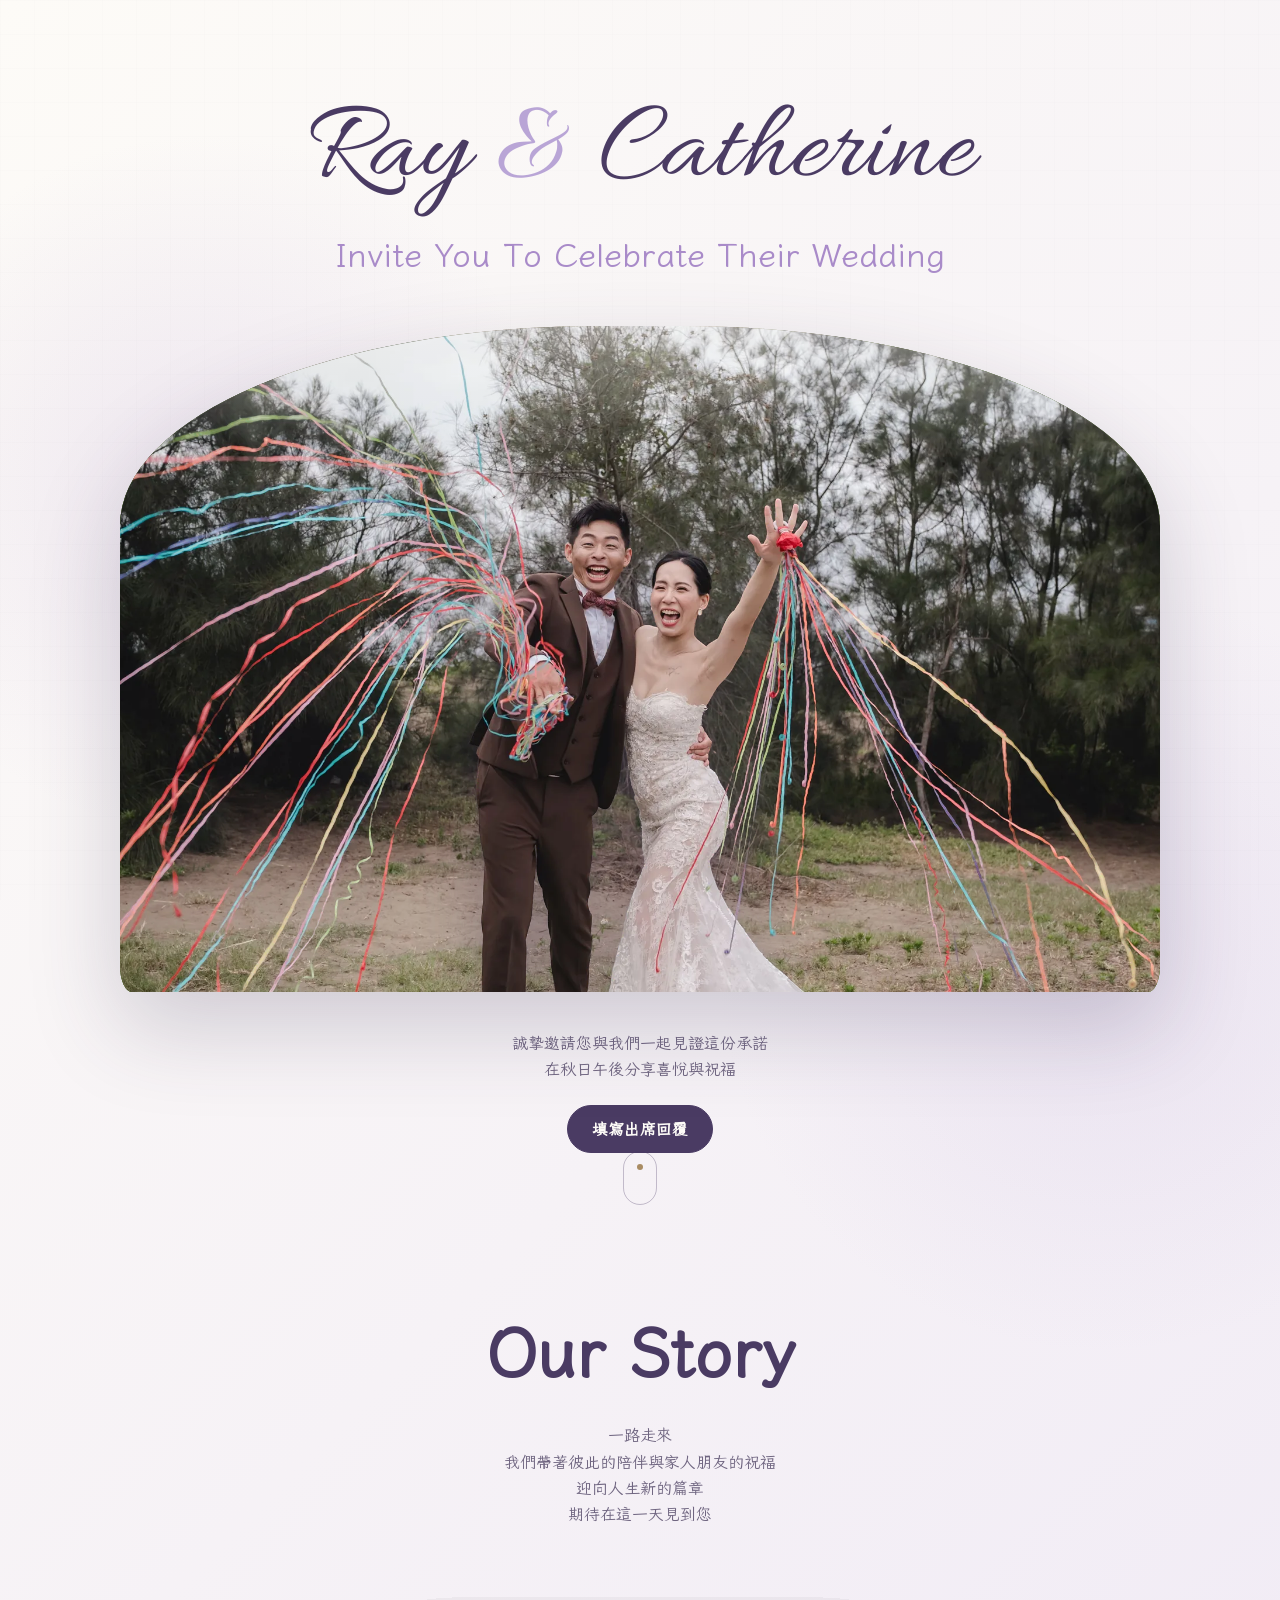
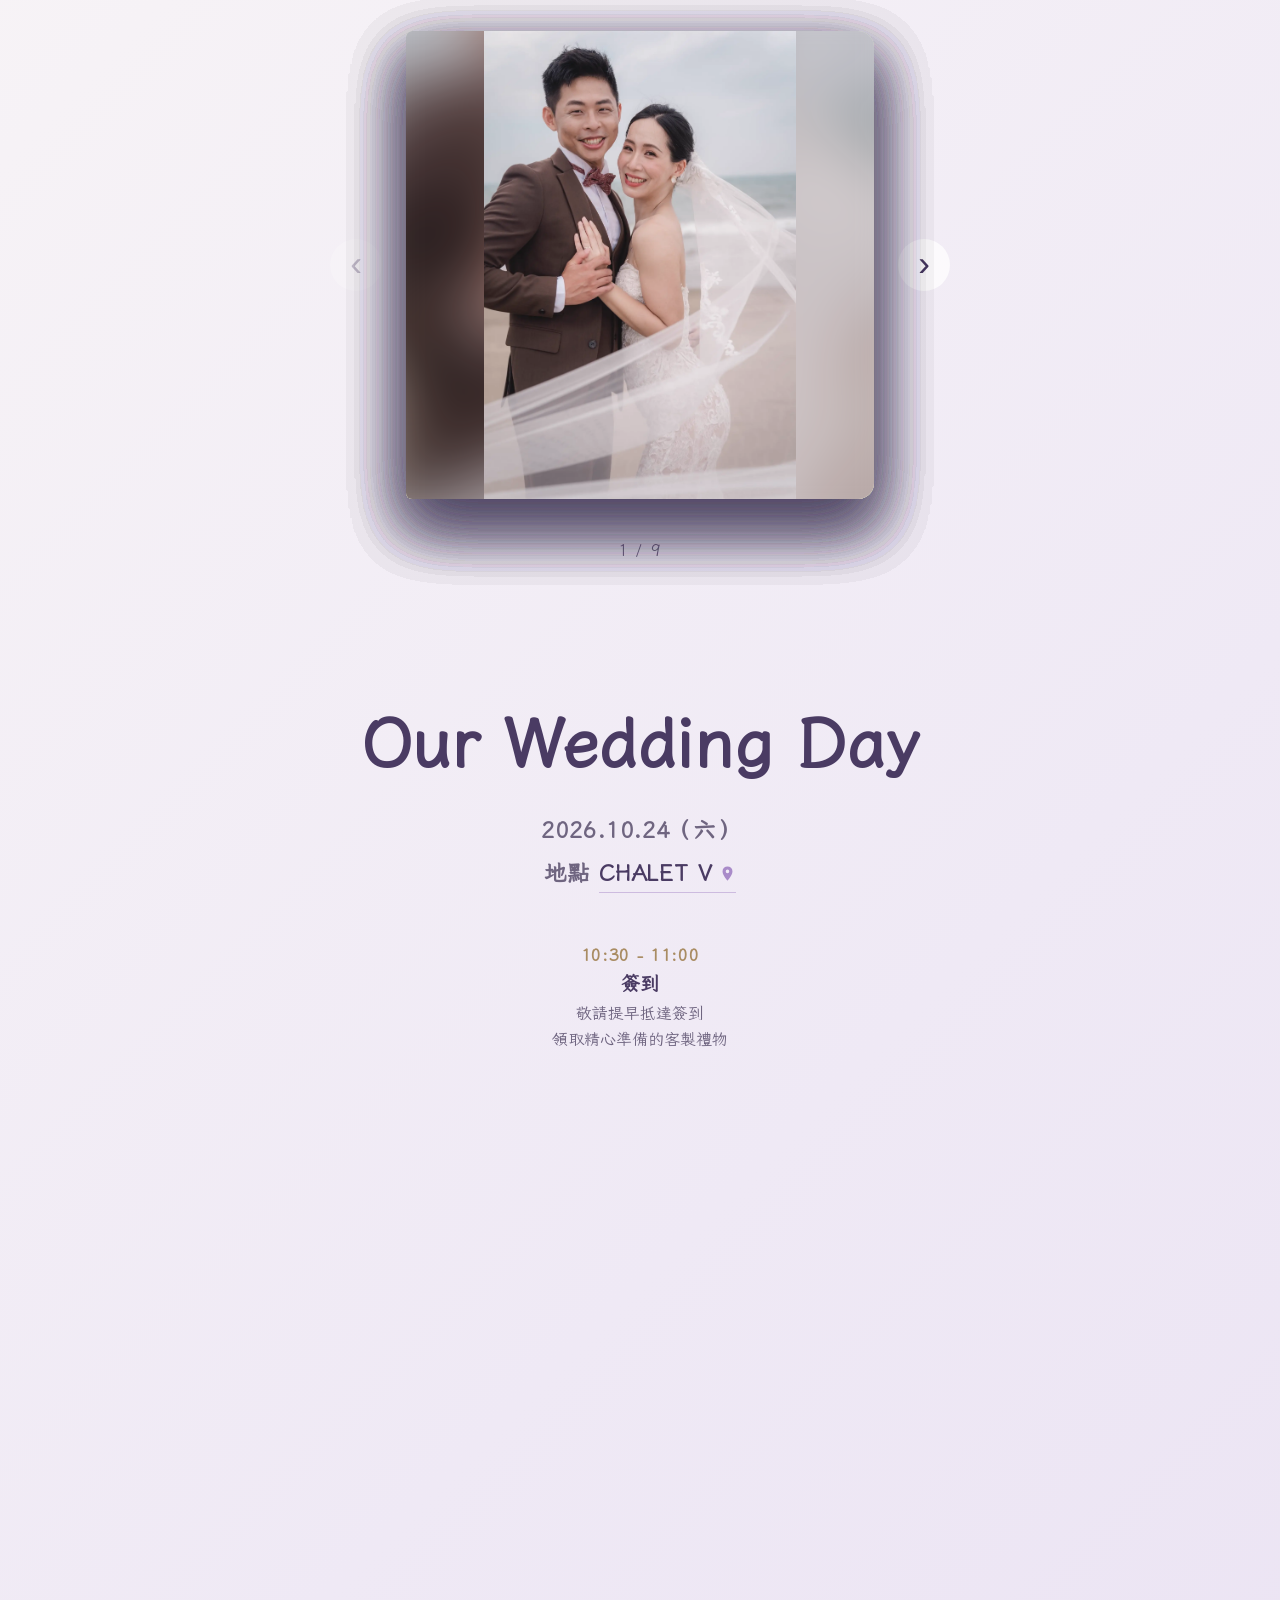
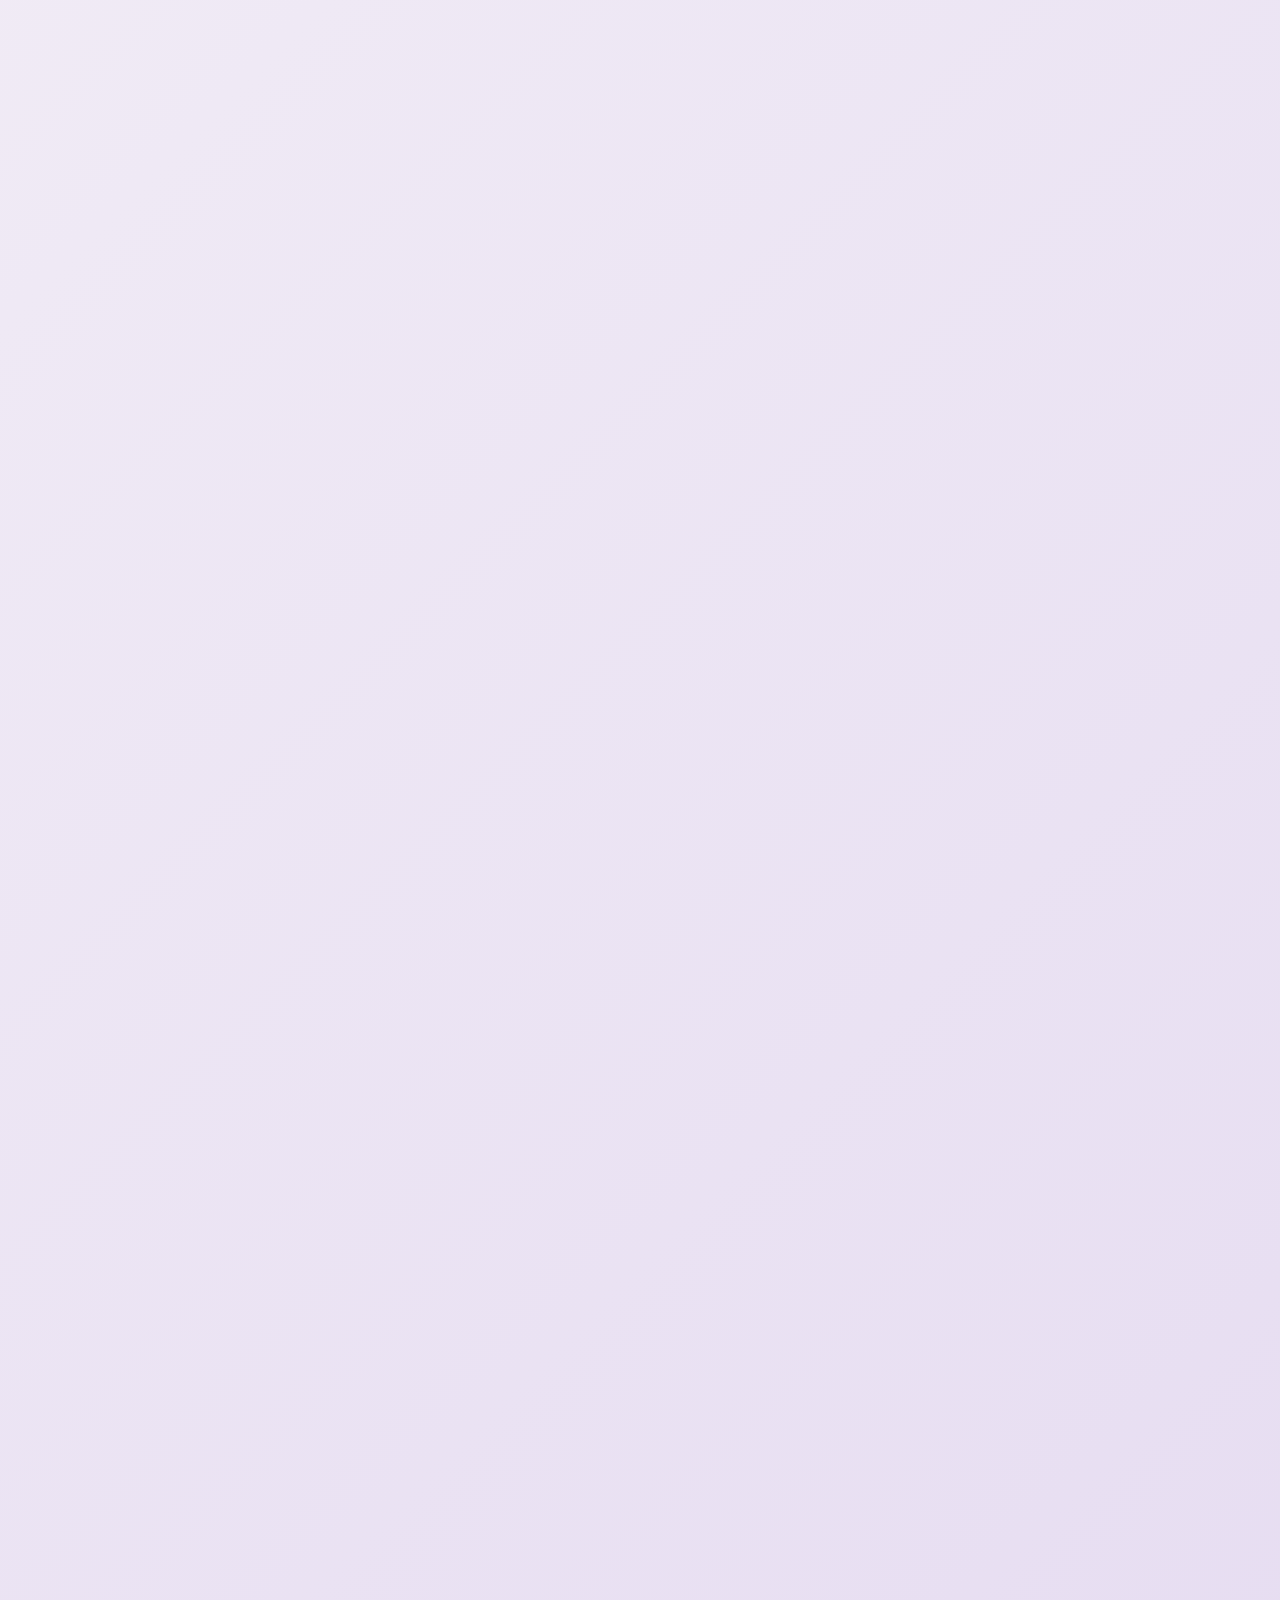
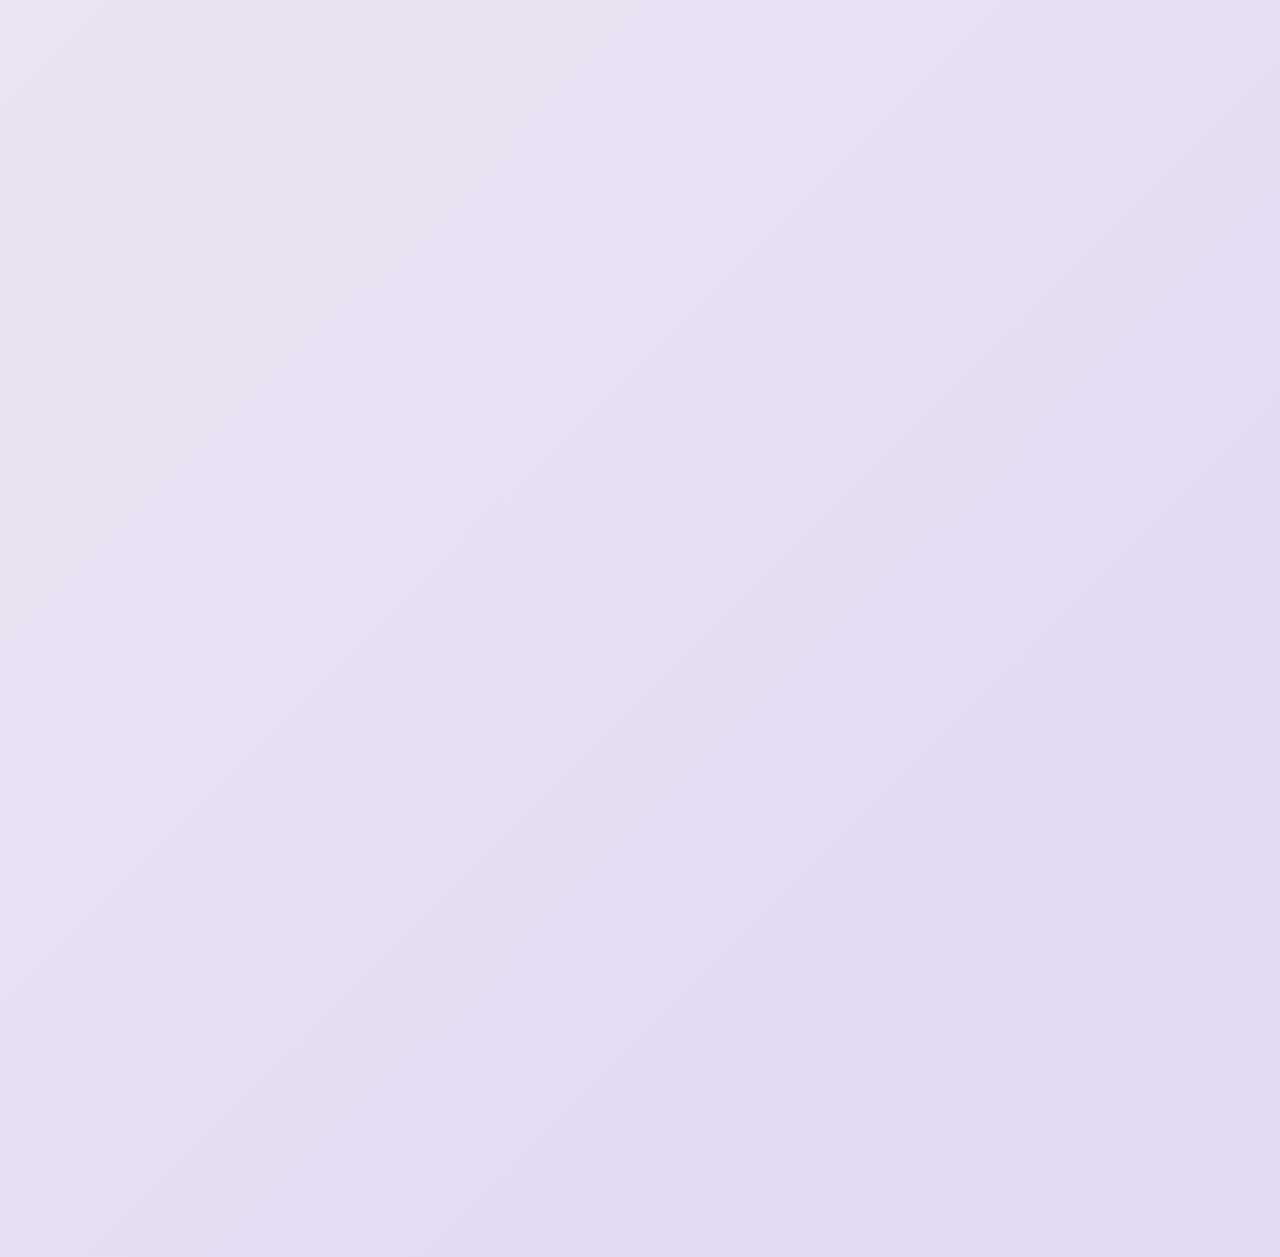
==== commit 5eec46ef: "feat: 重建 RSVP 表格結構為回覆 / 出席者兩張工作表 - Apps Script 改寫：「回覆」一筆一列、「出席者」一人一列（統計主力）、「統計」自動帶 COUNTIF 公式 - 不出席的" ====
--- a/index.html
+++ b/index.html
@@ -241,8 +241,14 @@
           <li>
             <time>11:00 - 11:40</time>
             <div>
-              <h3>證婚儀式（室外）</h3>
+              <h3>證婚儀式（戶外）</h3>
               <p>最重要的儀式都會在證婚儀式中舉行<br>真心邀請大家一起見證這份承諾</p>
+            </div>
+          </li>
+          <li>
+            <time>11:40 - 12:00</time>
+            <div>
+              <h3>入席</h3>
             </div>
           </li>
           <li>
@@ -297,13 +303,8 @@
             <p class="field-error" id="phoneError"></p>
           </div>
           <input id="guests" name="guests" type="hidden" value="1">
-          <input id="vegetarianCount" name="vegetarianCount" type="hidden" value="0">
-          <input id="meal" name="meal" type="hidden" value="葷食">
-          <input id="allergy" name="allergy" type="hidden" value="">
           <input id="ceremony" name="ceremony" type="hidden" value="">
           <input id="banquet" name="banquet" type="hidden" value="">
-          <input id="childSeatNeed" name="childSeatNeed" type="hidden" value="不需要">
-          <input id="childSeatCount" name="childSeatCount" type="hidden" value="0">
           <input id="guestDetails" name="guestDetails" type="hidden" value="">
 
           <fieldset class="attendance-options">
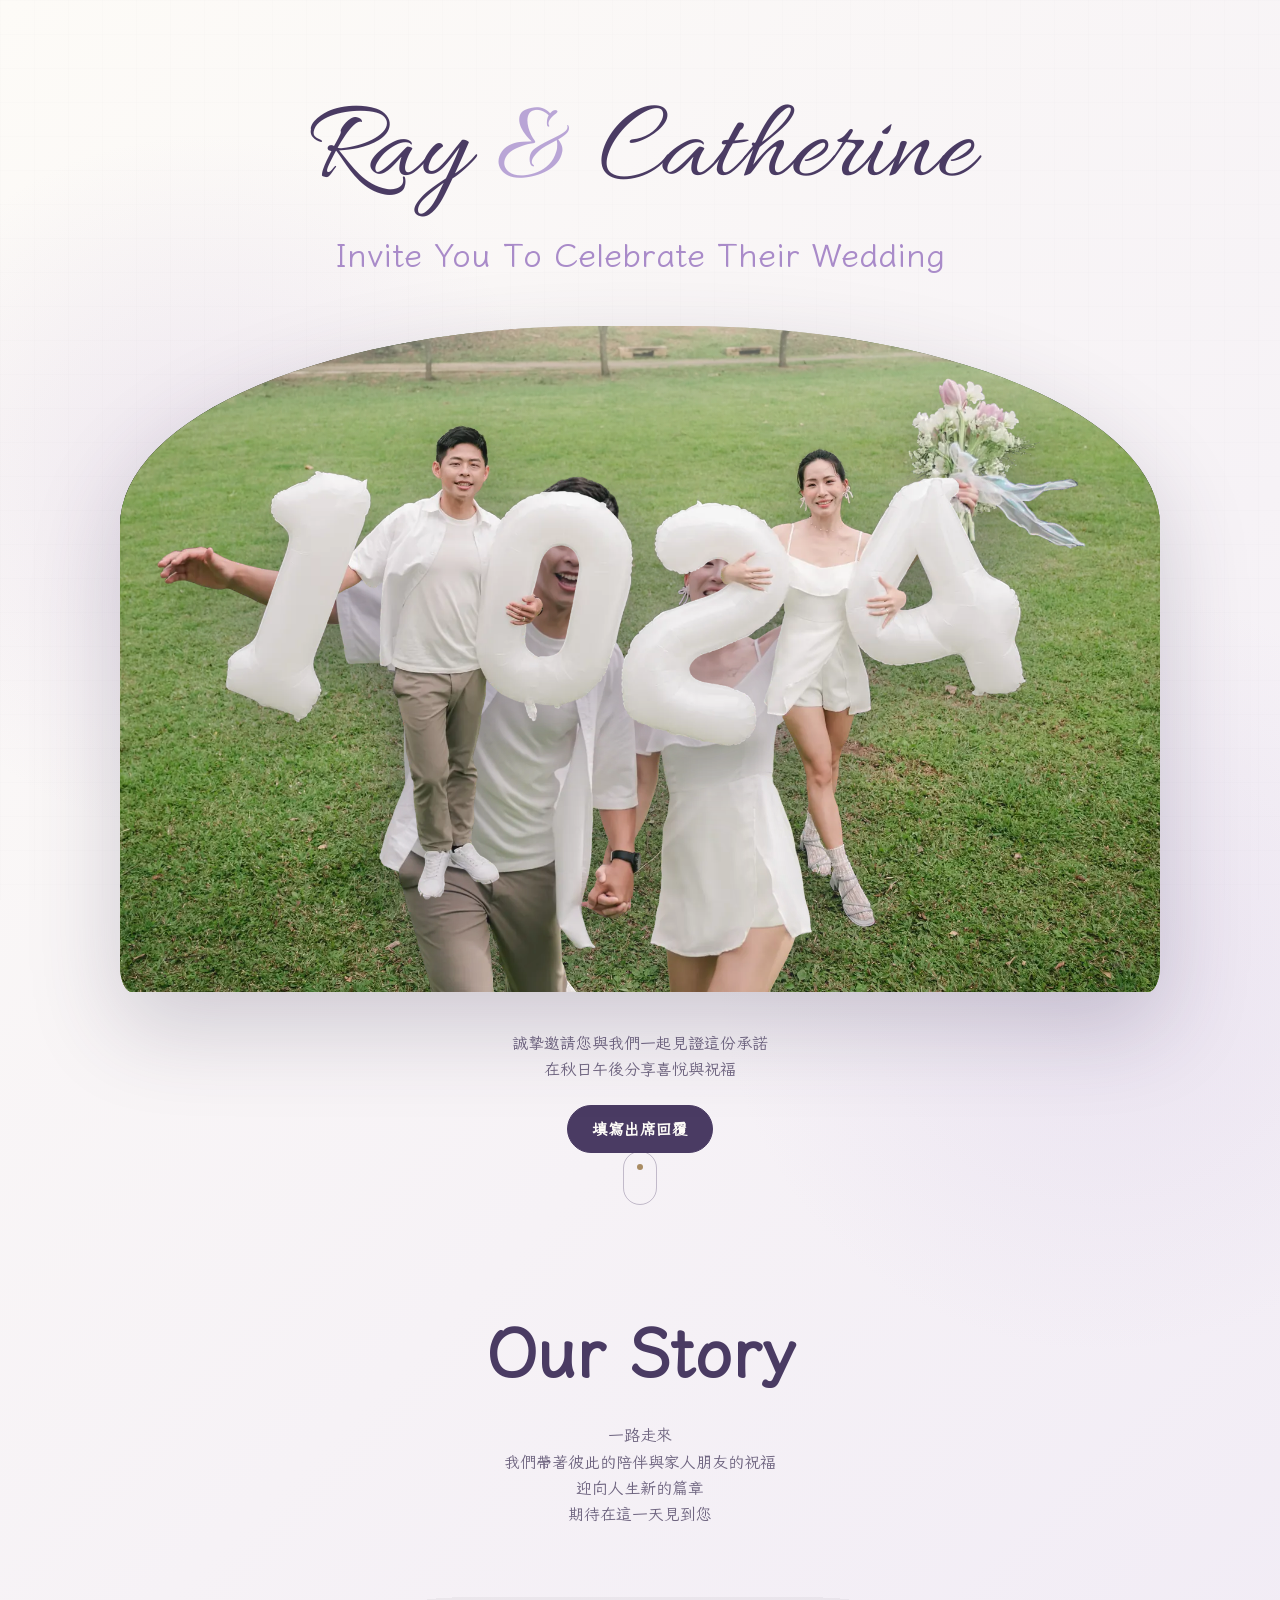
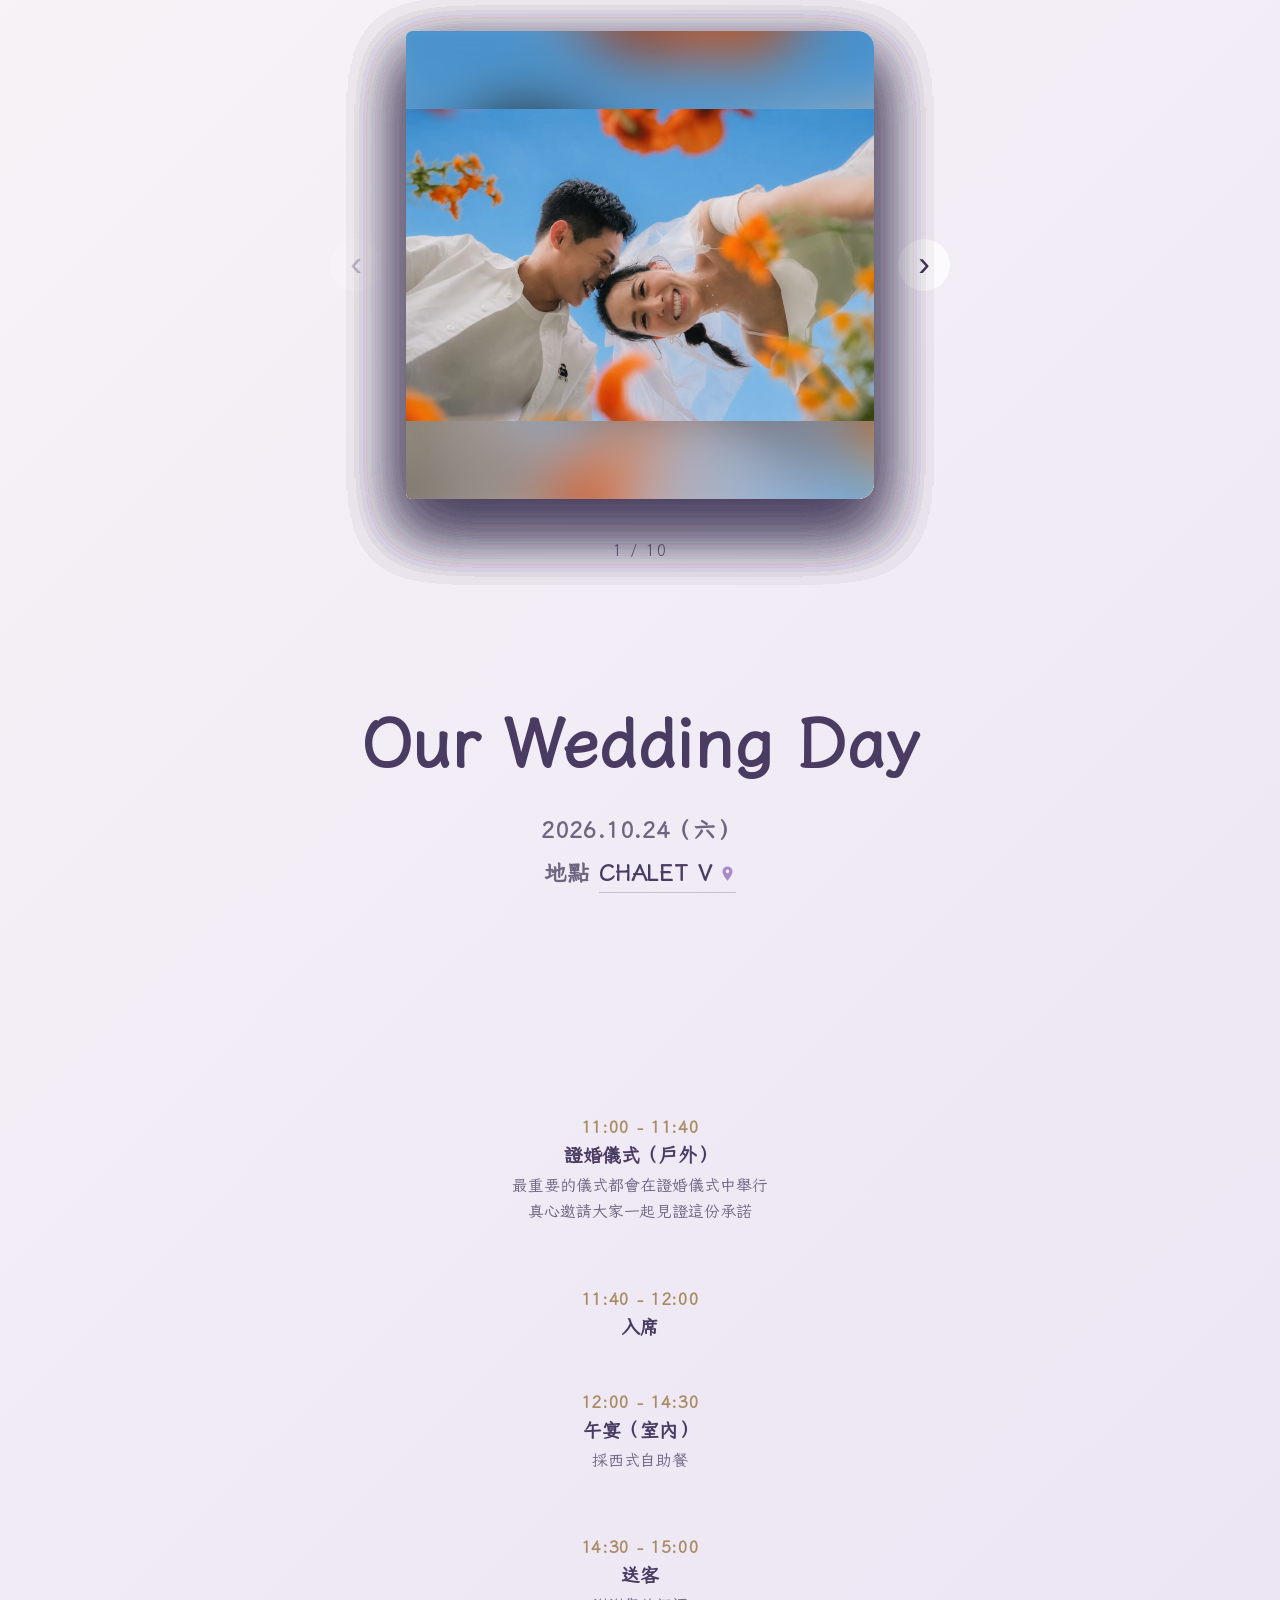
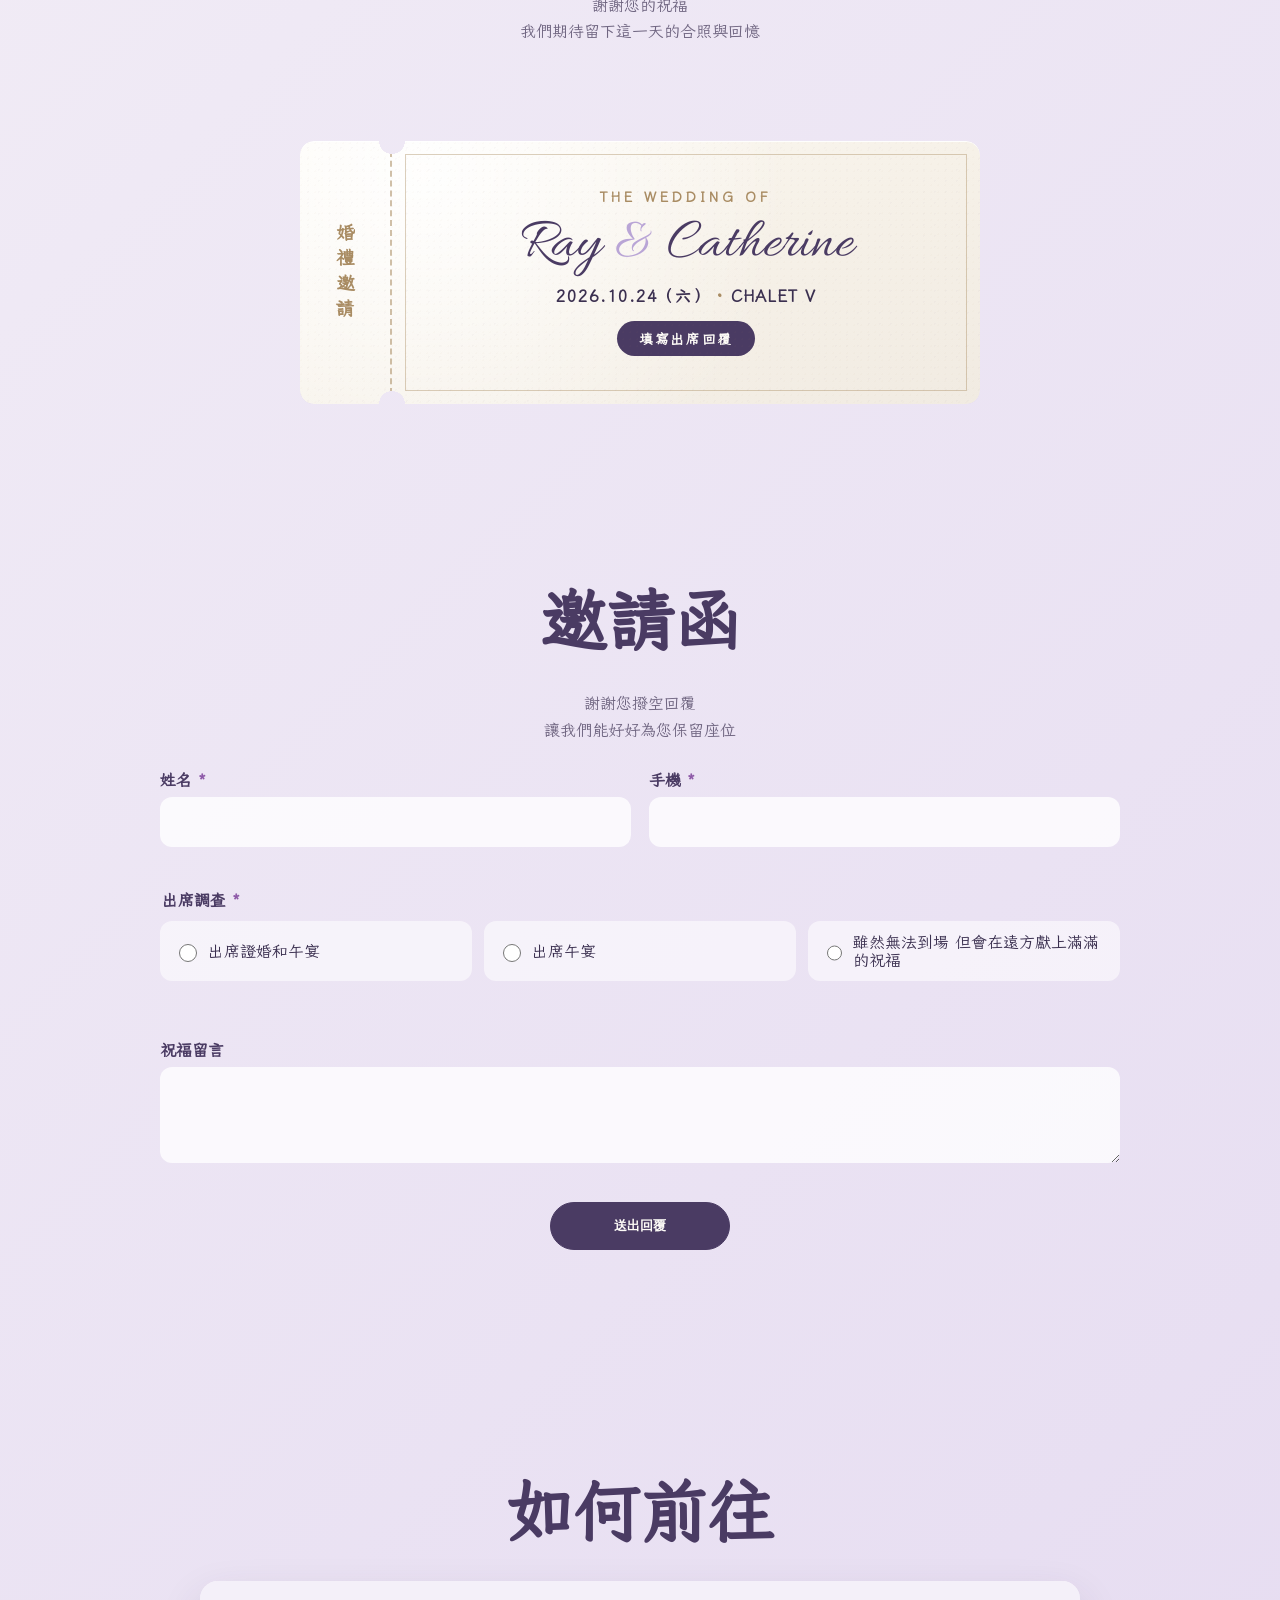
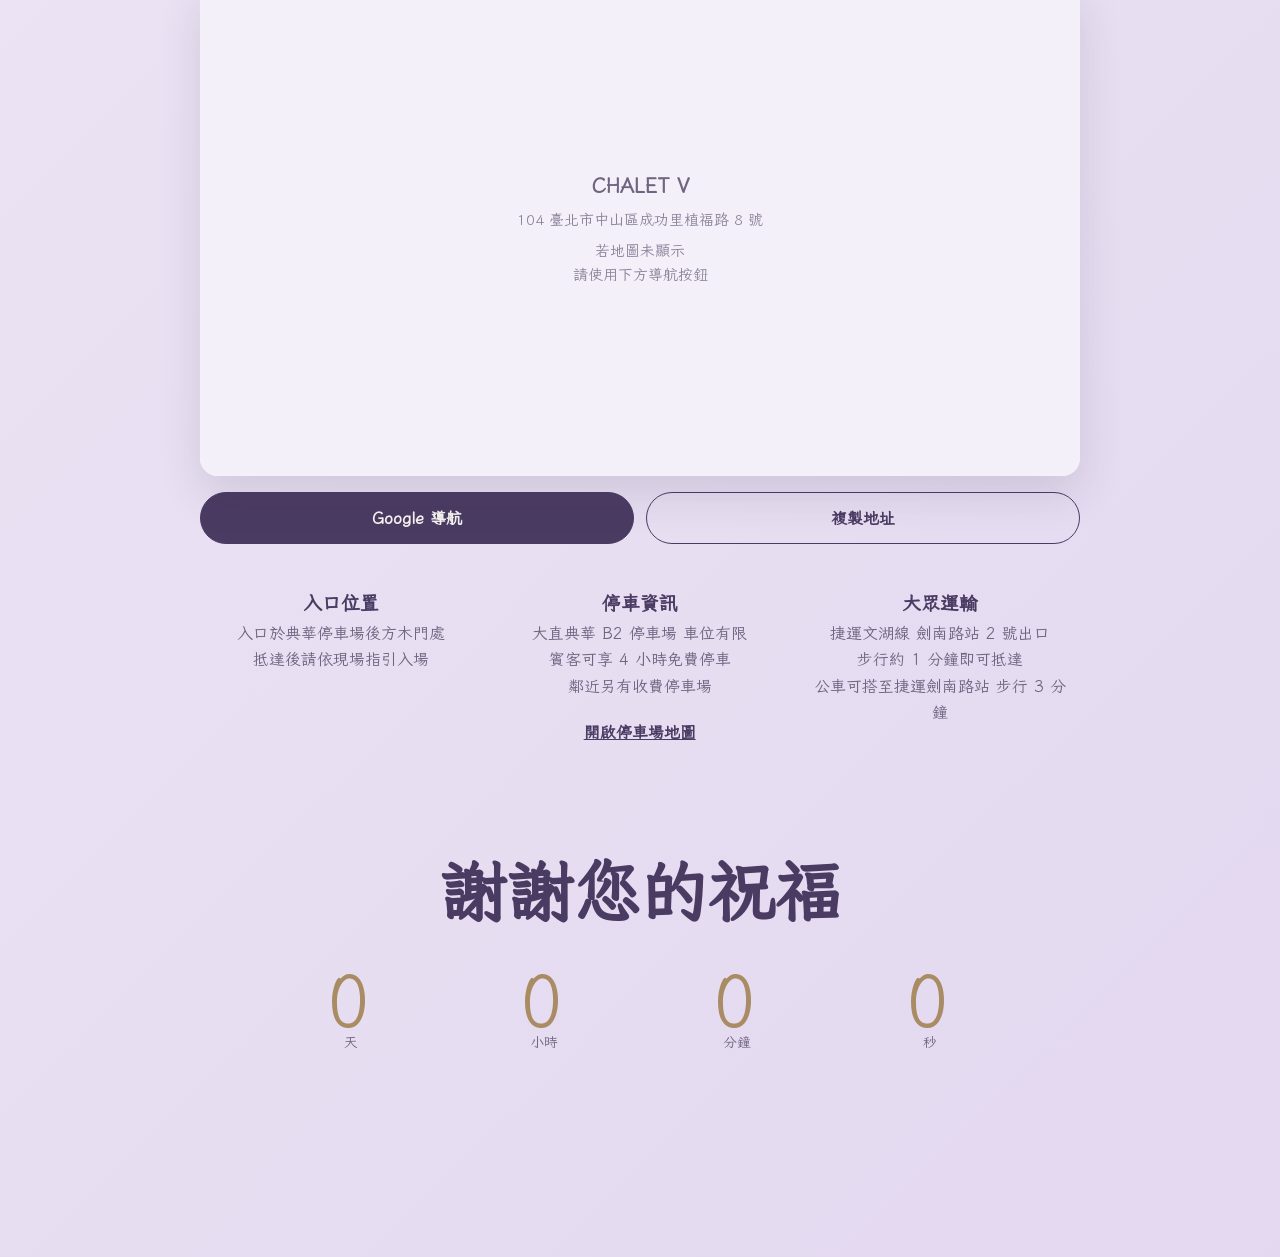
==== commit adce65e6: "feat: add new Our Story featured photo" ====
--- a/index.html
+++ b/index.html
@@ -120,8 +120,18 @@
         <div class="album__stage" data-album tabindex="0">
           <figure class="album__page is-active">
             <picture class="album__page-bg" aria-hidden="true">
+              <source srcset="assets/photos-webp/story-featured.webp" type="image/webp">
+              <img src="assets/photos/story-featured.jpg" width="1536" height="1024" alt="" loading="lazy">
+            </picture>
+            <picture class="album__page-photo">
+              <source srcset="assets/photos-webp/story-featured.webp" type="image/webp">
+              <img src="assets/photos/story-featured.jpg" width="1536" height="1024" alt="Ray 與 Catherine 在橘色花影中相視而笑" loading="lazy">
+            </picture>
+          </figure>
+          <figure class="album__page">
+            <picture class="album__page-bg" aria-hidden="true">
               <source srcset="assets/photos-webp/photo-02.webp" type="image/webp">
-              <img src="assets/photos/photo-02.jpg" alt="" loading="lazy">
+              <img src="assets/photos/photo-02.jpg" width="1467" height="2200" alt="" loading="lazy">
             </picture>
             <picture class="album__page-photo">
               <source srcset="assets/photos-webp/photo-02.webp" type="image/webp">
@@ -131,7 +141,7 @@
           <figure class="album__page">
             <picture class="album__page-bg" aria-hidden="true">
               <source srcset="assets/photos-webp/photo-10.webp" type="image/webp">
-              <img src="assets/photos/photo-10.jpg" alt="" loading="lazy">
+              <img src="assets/photos/photo-10.jpg" width="1467" height="2200" alt="" loading="lazy">
             </picture>
             <picture class="album__page-photo">
               <source srcset="assets/photos-webp/photo-10.webp" type="image/webp">
@@ -141,7 +151,7 @@
           <figure class="album__page">
             <picture class="album__page-bg" aria-hidden="true">
               <source srcset="assets/photos-webp/photo-04.webp" type="image/webp">
-              <img src="assets/photos/photo-04.jpg" alt="" loading="lazy">
+              <img src="assets/photos/photo-04.jpg" width="2200" height="1757" alt="" loading="lazy">
             </picture>
             <picture class="album__page-photo">
               <source srcset="assets/photos-webp/photo-04.webp" type="image/webp">
@@ -151,7 +161,7 @@
           <figure class="album__page">
             <picture class="album__page-bg" aria-hidden="true">
               <source srcset="assets/photos-webp/photo-03.webp" type="image/webp">
-              <img src="assets/photos/photo-03.jpg" alt="" loading="lazy">
+              <img src="assets/photos/photo-03.jpg" width="1467" height="2200" alt="" loading="lazy">
             </picture>
             <picture class="album__page-photo">
               <source srcset="assets/photos-webp/photo-03.webp" type="image/webp">
@@ -161,7 +171,7 @@
           <figure class="album__page">
             <picture class="album__page-bg" aria-hidden="true">
               <source srcset="assets/photos-webp/photo-05.webp" type="image/webp">
-              <img src="assets/photos/photo-05.jpg" alt="" loading="lazy">
+              <img src="assets/photos/photo-05.jpg" width="1467" height="2200" alt="" loading="lazy">
             </picture>
             <picture class="album__page-photo">
               <source srcset="assets/photos-webp/photo-05.webp" type="image/webp">
@@ -171,7 +181,7 @@
           <figure class="album__page">
             <picture class="album__page-bg" aria-hidden="true">
               <source srcset="assets/photos-webp/photo-09.webp" type="image/webp">
-              <img src="assets/photos/photo-09.jpg" alt="" loading="lazy">
+              <img src="assets/photos/photo-09.jpg" width="1467" height="2200" alt="" loading="lazy">
             </picture>
             <picture class="album__page-photo">
               <source srcset="assets/photos-webp/photo-09.webp" type="image/webp">
@@ -181,7 +191,7 @@
           <figure class="album__page">
             <picture class="album__page-bg" aria-hidden="true">
               <source srcset="assets/photos-webp/photo-11.webp" type="image/webp">
-              <img src="assets/photos/photo-11.jpg" alt="" loading="lazy">
+              <img src="assets/photos/photo-11.jpg" width="1600" height="1067" alt="" loading="lazy">
             </picture>
             <picture class="album__page-photo">
               <source srcset="assets/photos-webp/photo-11.webp" type="image/webp">
@@ -191,7 +201,7 @@
           <figure class="album__page">
             <picture class="album__page-bg" aria-hidden="true">
               <source srcset="assets/photos-webp/photo-12.webp" type="image/webp">
-              <img src="assets/photos/photo-12.jpg" alt="" loading="lazy">
+              <img src="assets/photos/photo-12.jpg" width="1600" height="1067" alt="" loading="lazy">
             </picture>
             <picture class="album__page-photo">
               <source srcset="assets/photos-webp/photo-12.webp" type="image/webp">
@@ -201,7 +211,7 @@
           <figure class="album__page">
             <picture class="album__page-bg" aria-hidden="true">
               <source srcset="assets/photos-webp/photo-13.webp" type="image/webp">
-              <img src="assets/photos/photo-13.jpg" alt="" loading="lazy">
+              <img src="assets/photos/photo-13.jpg" width="1600" height="2400" alt="" loading="lazy">
             </picture>
             <picture class="album__page-photo">
               <source srcset="assets/photos-webp/photo-13.webp" type="image/webp">
@@ -210,7 +220,7 @@
           </figure>
         </div>
         <button class="album__nav album__nav--next" type="button" data-album-next aria-label="下一張照片">›</button>
-        <p class="album__counter" aria-live="polite"><span data-album-current>1</span> / <span data-album-total>6</span></p>
+        <p class="album__counter" aria-live="polite"><span data-album-current>1</span> / <span data-album-total>10</span></p>
       </section>
 
       <section class="section schedule" id="schedule">
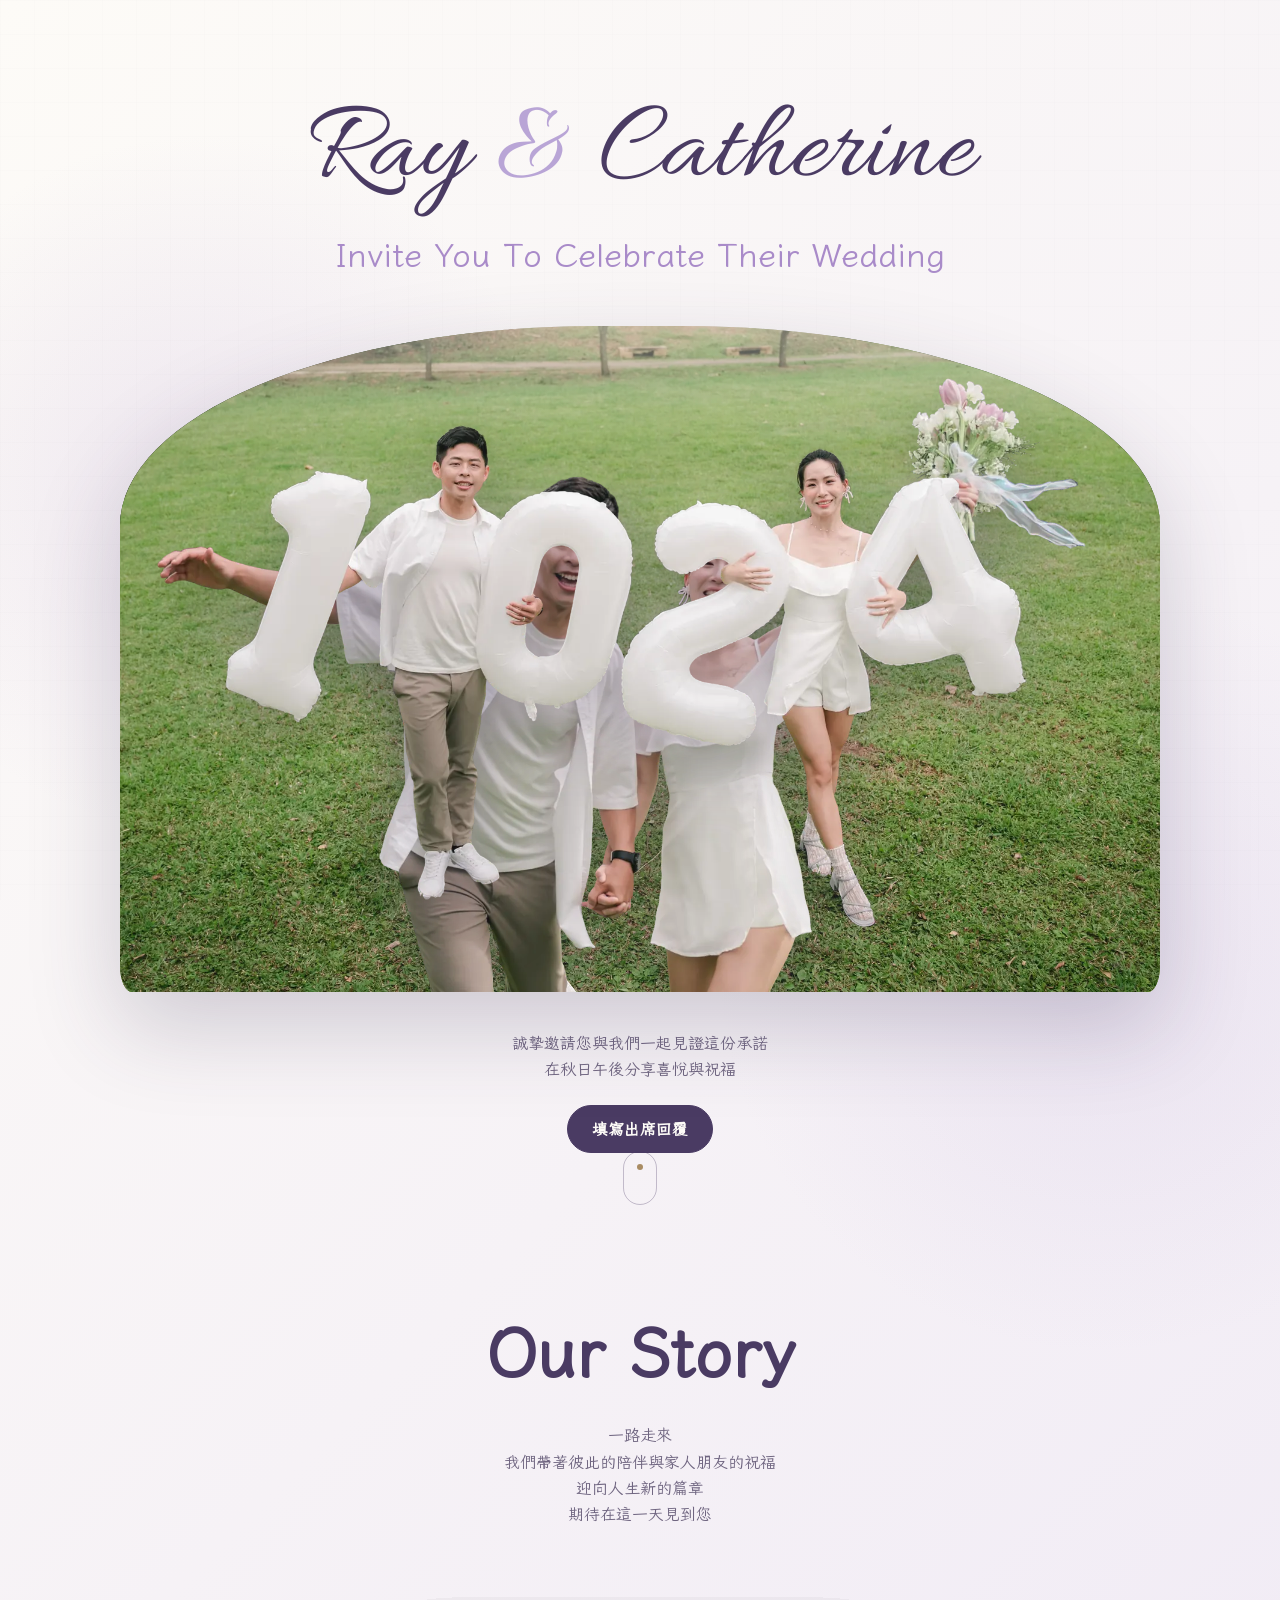
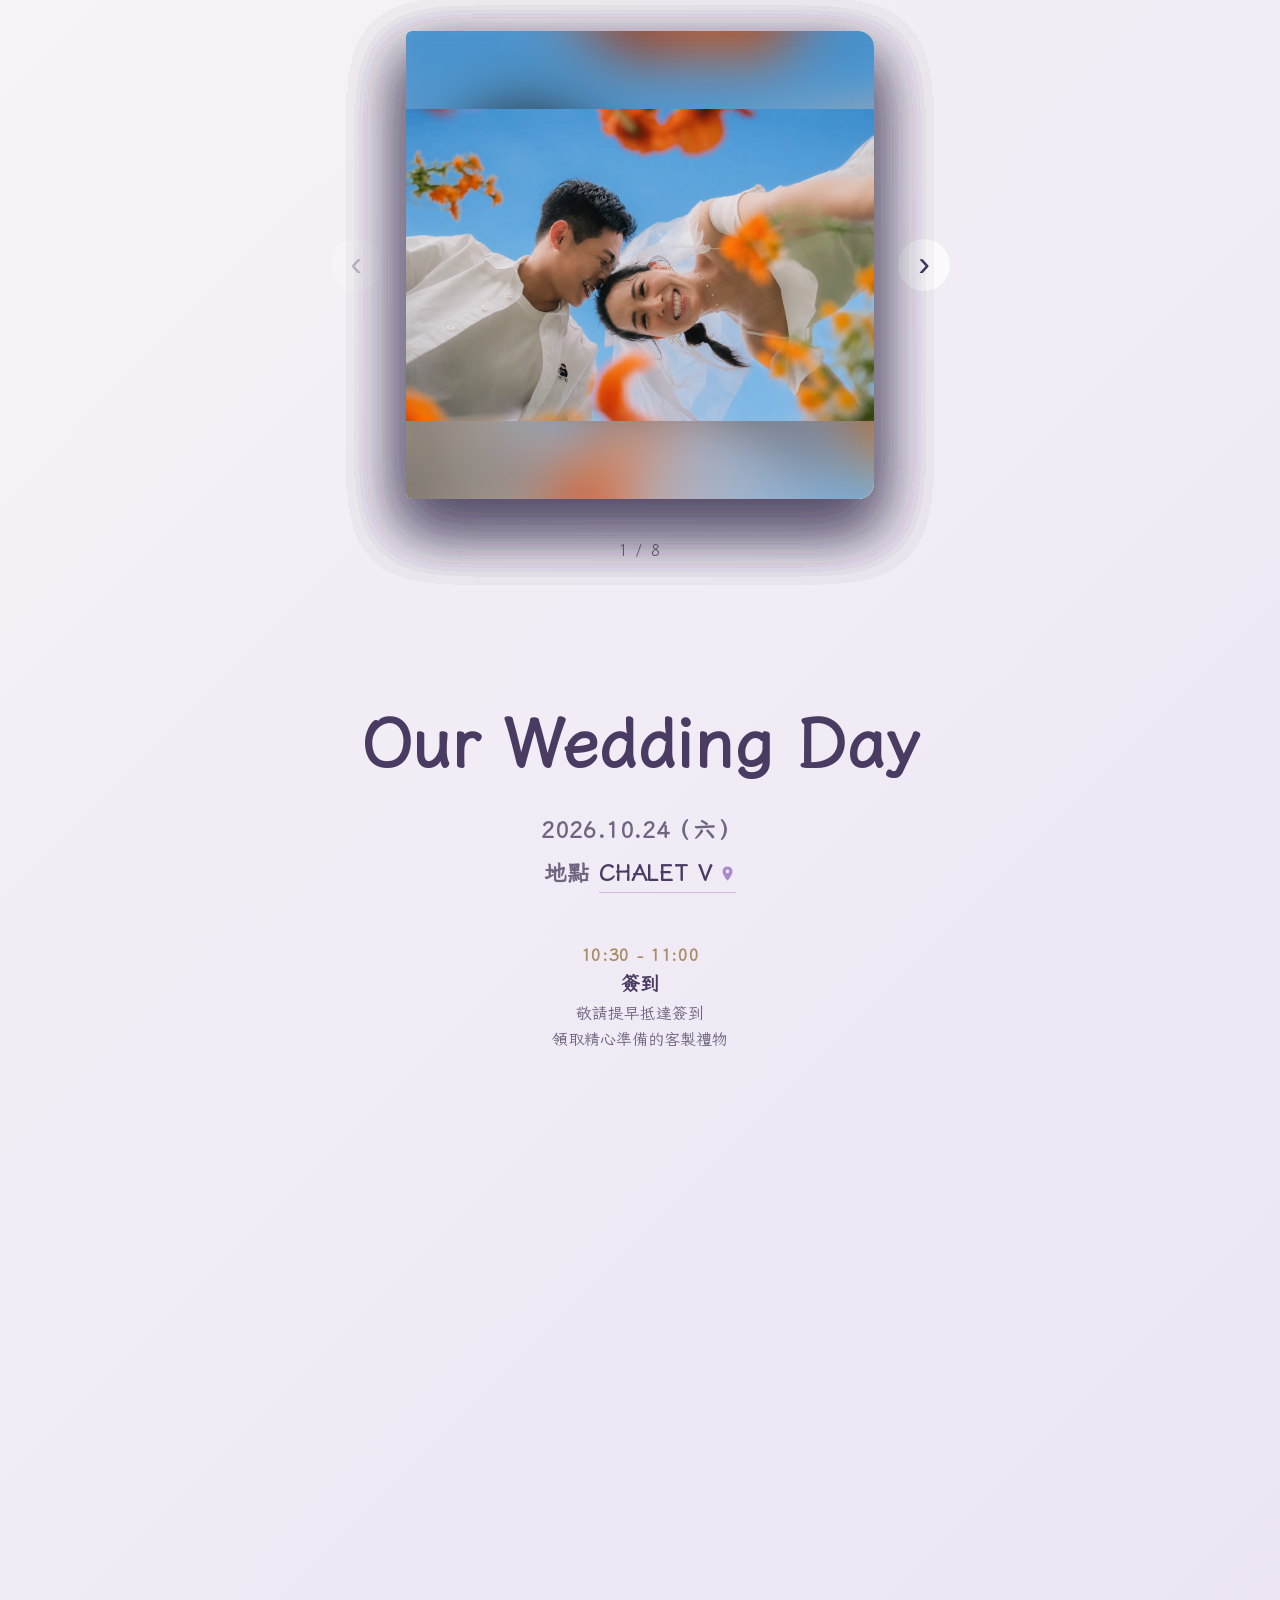
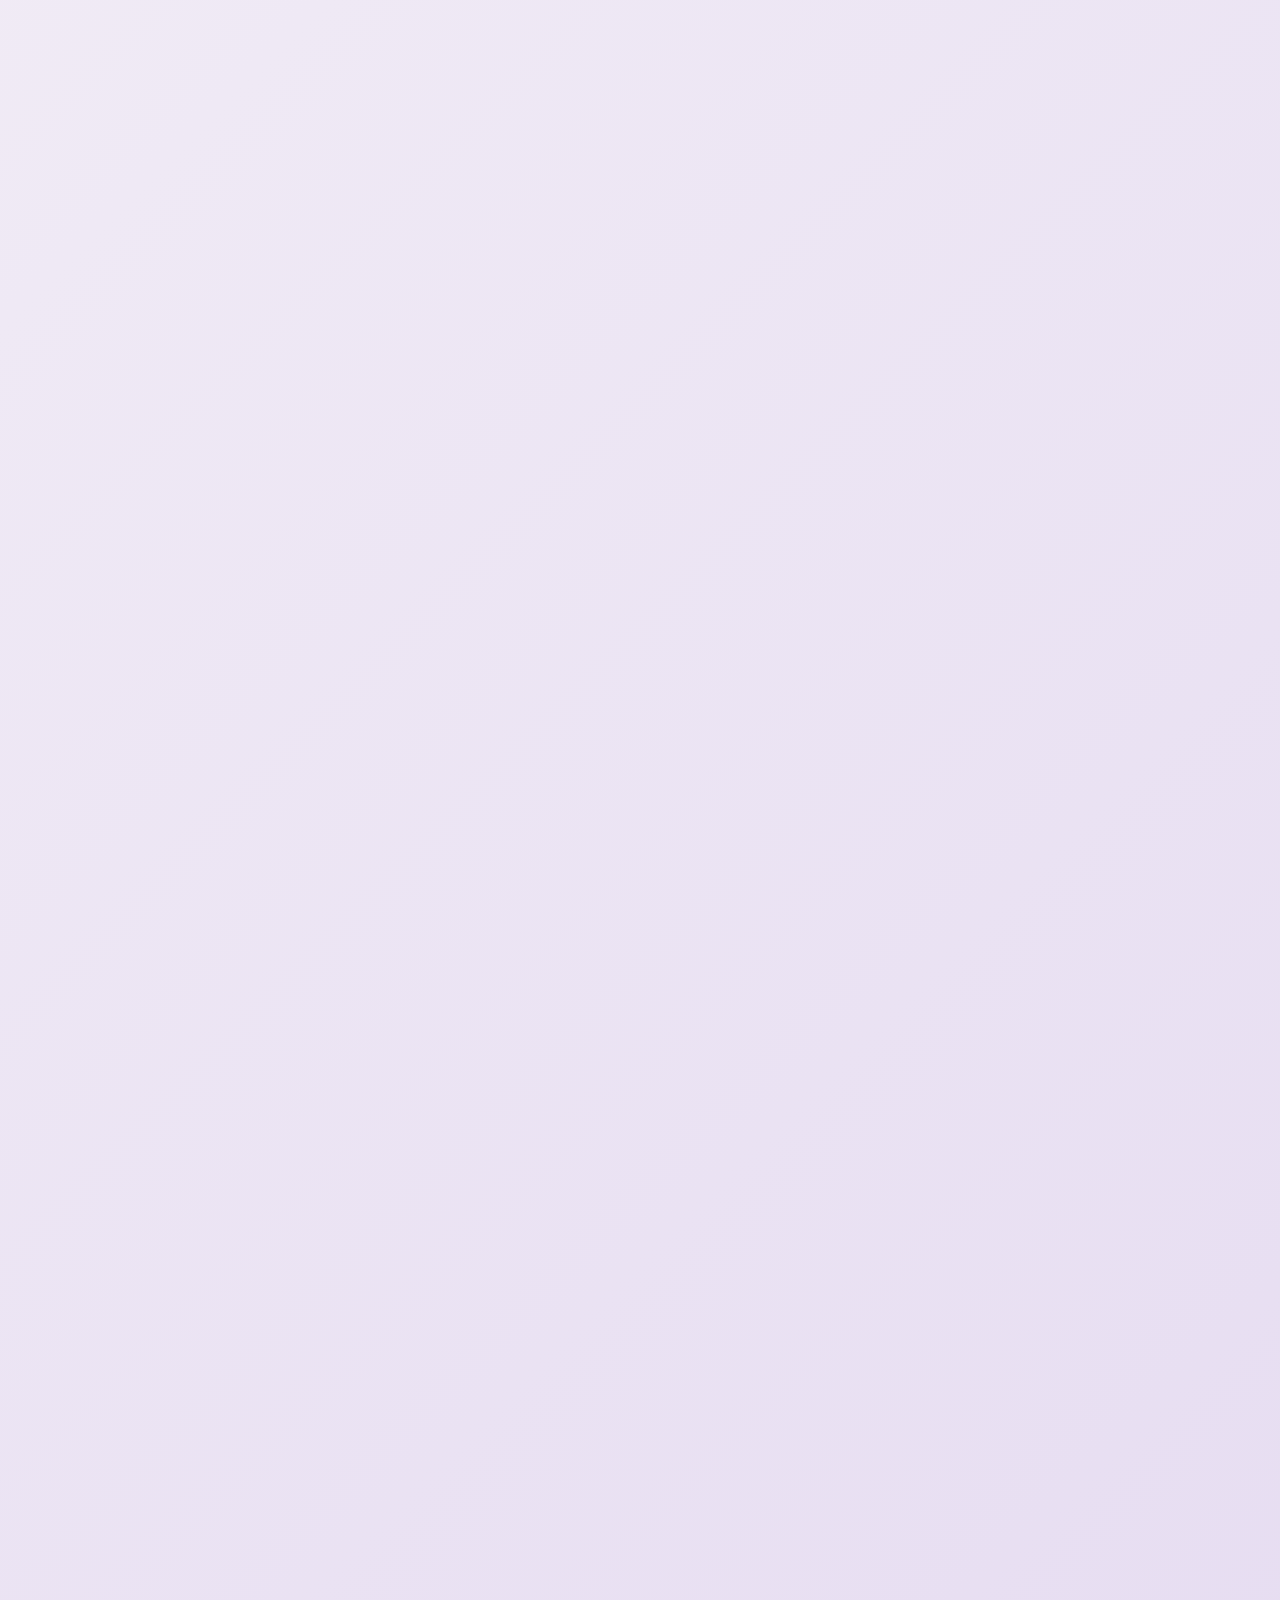
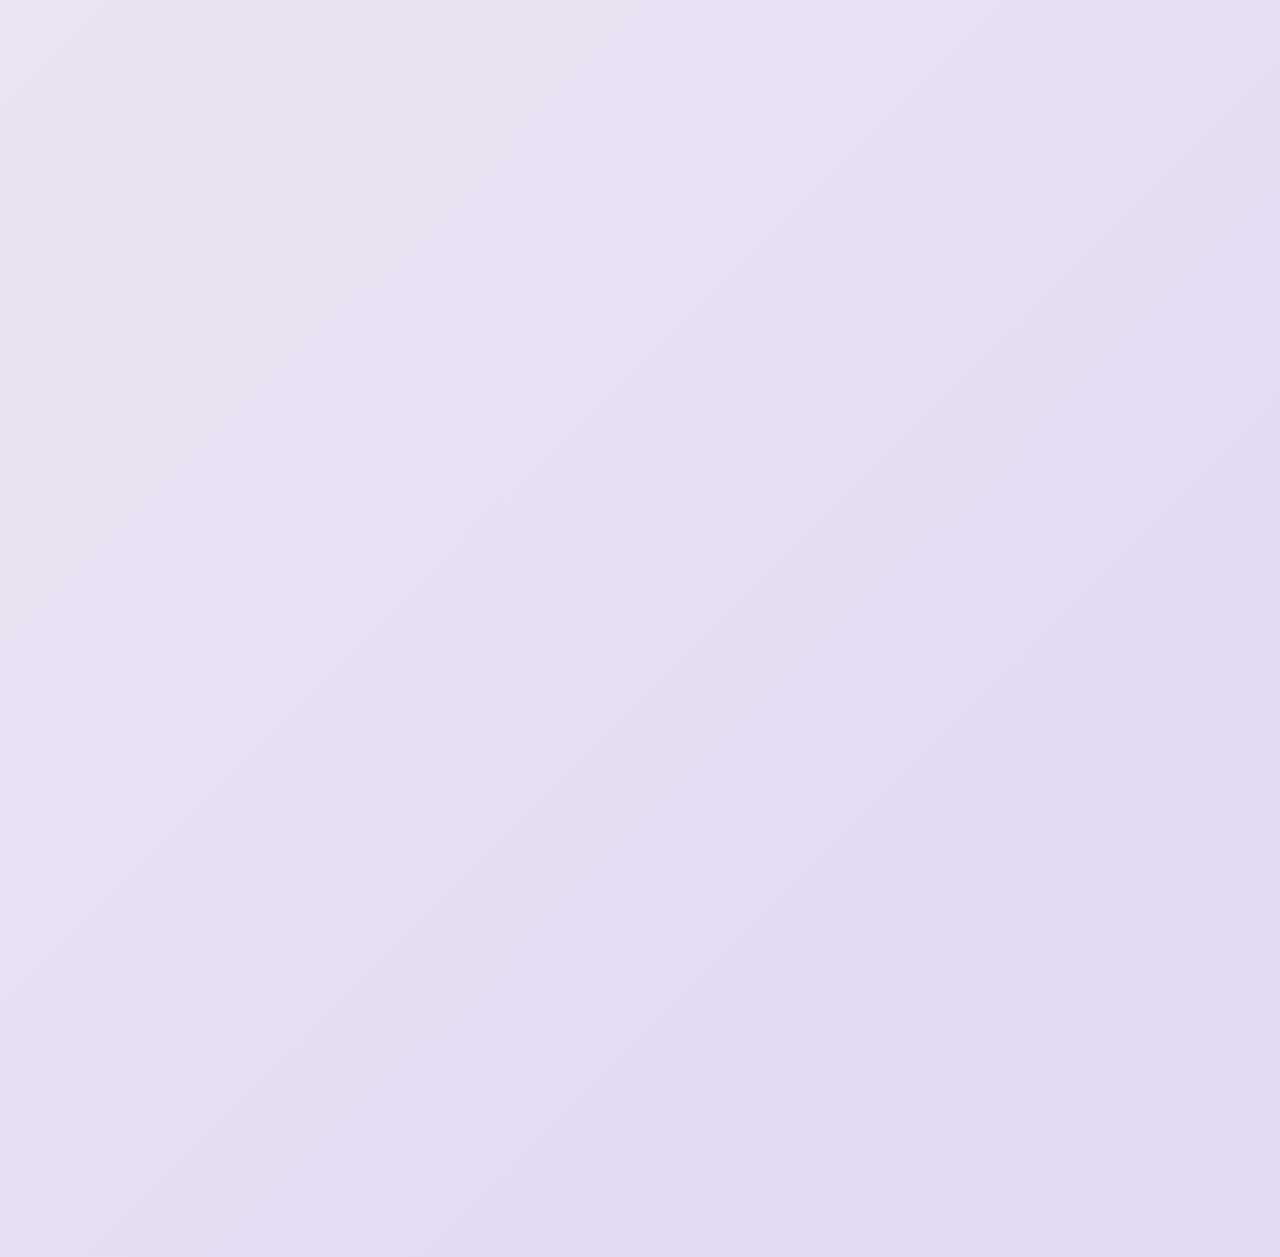
==== commit b0614c32: "chore: trim Our Story photo album" ====
--- a/index.html
+++ b/index.html
@@ -8,7 +8,7 @@
     <meta property="og:title" content="Ray & Catherine Wedding">
     <meta property="og:description" content="誠摯邀請您與我們一起見證 2026 年 10 月 24 日的婚禮。">
     <meta property="og:type" content="website">
-    <meta property="og:image" content="assets/photos/photo-01.jpg">
+    <meta property="og:image" content="assets/photos/story-featured.jpg">
     <title>Ray & Catherine Wedding</title>
     <link rel="icon" href="assets/meta/favicon.svg" type="image/svg+xml">
     <link rel="preconnect" href="https://fonts.googleapis.com">
@@ -150,16 +150,6 @@
           </figure>
           <figure class="album__page">
             <picture class="album__page-bg" aria-hidden="true">
-              <source srcset="assets/photos-webp/photo-04.webp" type="image/webp">
-              <img src="assets/photos/photo-04.jpg" width="2200" height="1757" alt="" loading="lazy">
-            </picture>
-            <picture class="album__page-photo">
-              <source srcset="assets/photos-webp/photo-04.webp" type="image/webp">
-              <img src="assets/photos/photo-04.jpg" width="2200" height="1757" alt="Ray 與 Catherine 在彩帶中慶祝" loading="lazy">
-            </picture>
-          </figure>
-          <figure class="album__page">
-            <picture class="album__page-bg" aria-hidden="true">
               <source srcset="assets/photos-webp/photo-03.webp" type="image/webp">
               <img src="assets/photos/photo-03.jpg" width="1467" height="2200" alt="" loading="lazy">
             </picture>
@@ -190,16 +180,6 @@
           </figure>
           <figure class="album__page">
             <picture class="album__page-bg" aria-hidden="true">
-              <source srcset="assets/photos-webp/photo-11.webp" type="image/webp">
-              <img src="assets/photos/photo-11.jpg" width="1600" height="1067" alt="" loading="lazy">
-            </picture>
-            <picture class="album__page-photo">
-              <source srcset="assets/photos-webp/photo-11.webp" type="image/webp">
-              <img src="assets/photos/photo-11.jpg" width="1600" height="1067" alt="Ray 與 Catherine 的婚紗照" loading="lazy">
-            </picture>
-          </figure>
-          <figure class="album__page">
-            <picture class="album__page-bg" aria-hidden="true">
               <source srcset="assets/photos-webp/photo-12.webp" type="image/webp">
               <img src="assets/photos/photo-12.jpg" width="1600" height="1067" alt="" loading="lazy">
             </picture>
@@ -220,7 +200,7 @@
           </figure>
         </div>
         <button class="album__nav album__nav--next" type="button" data-album-next aria-label="下一張照片">›</button>
-        <p class="album__counter" aria-live="polite"><span data-album-current>1</span> / <span data-album-total>10</span></p>
+        <p class="album__counter" aria-live="polite"><span data-album-current>1</span> / <span data-album-total>8</span></p>
       </section>
 
       <section class="section schedule" id="schedule">
